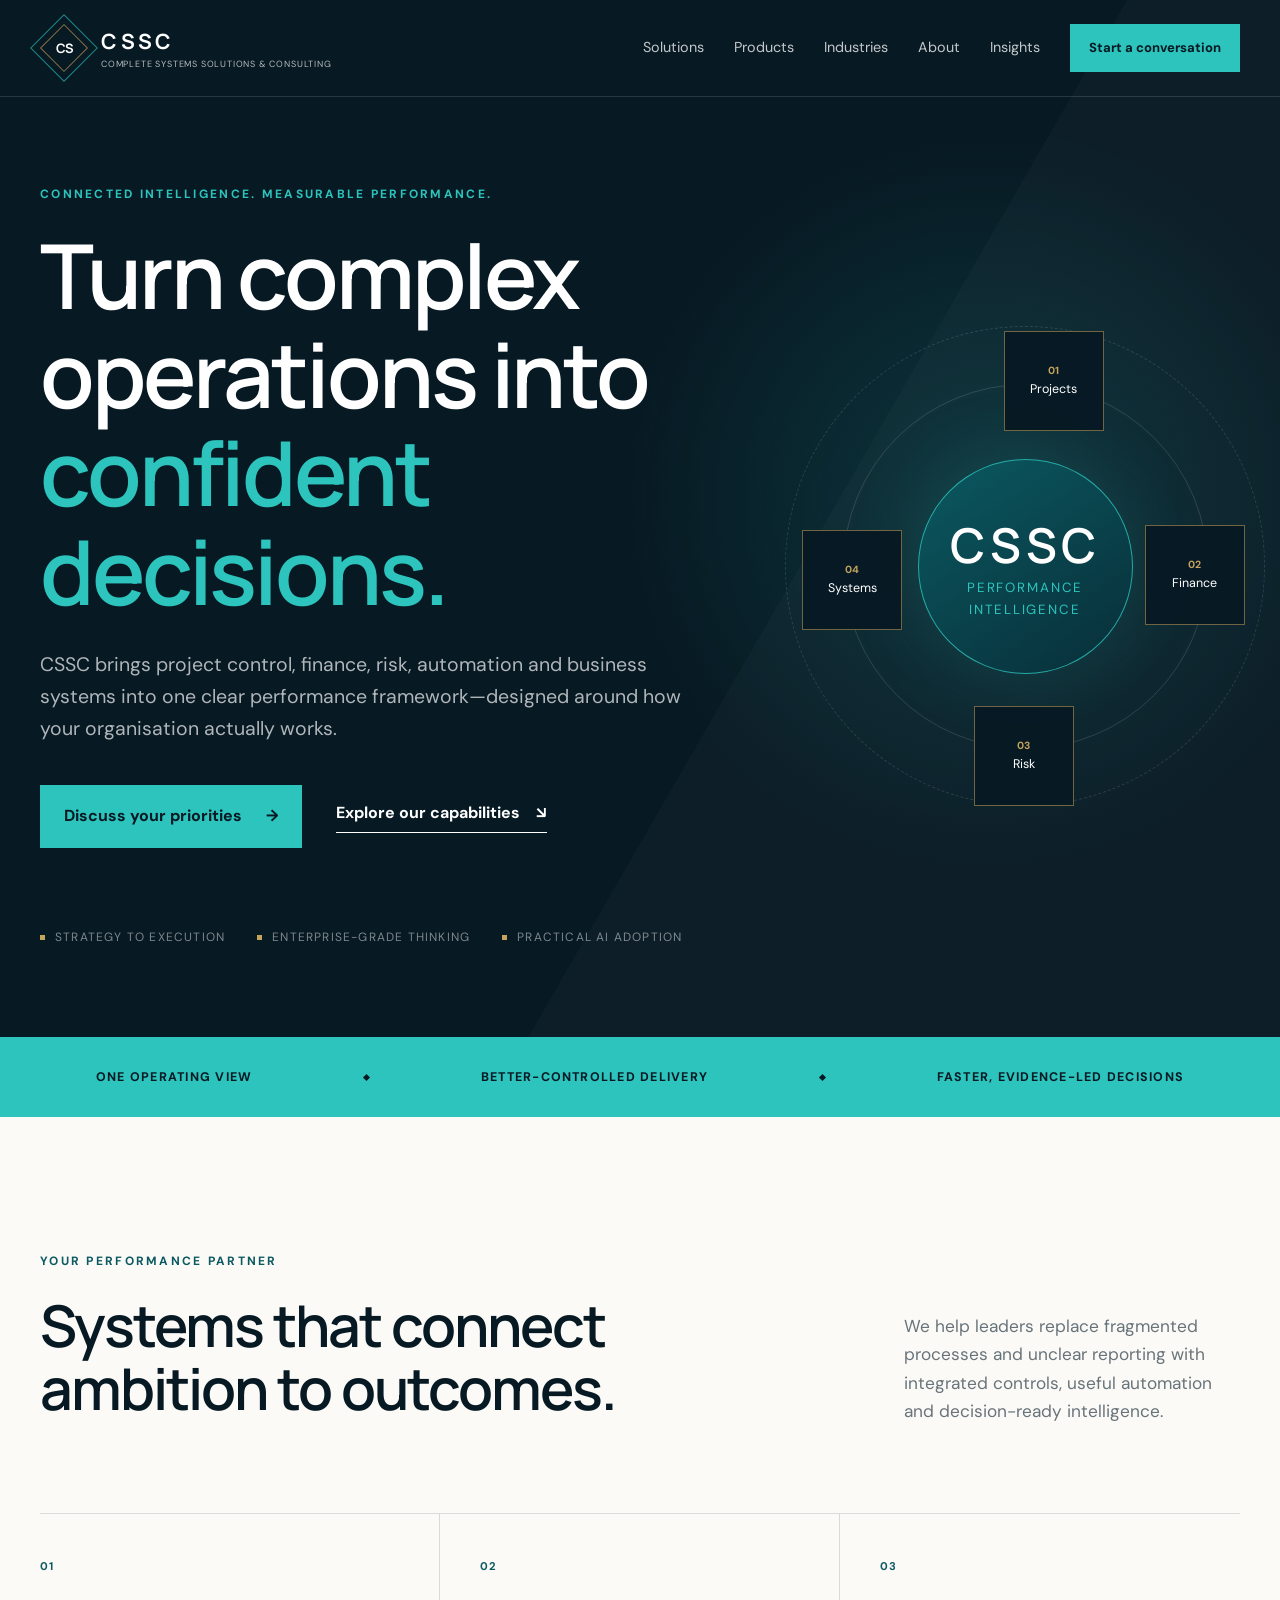
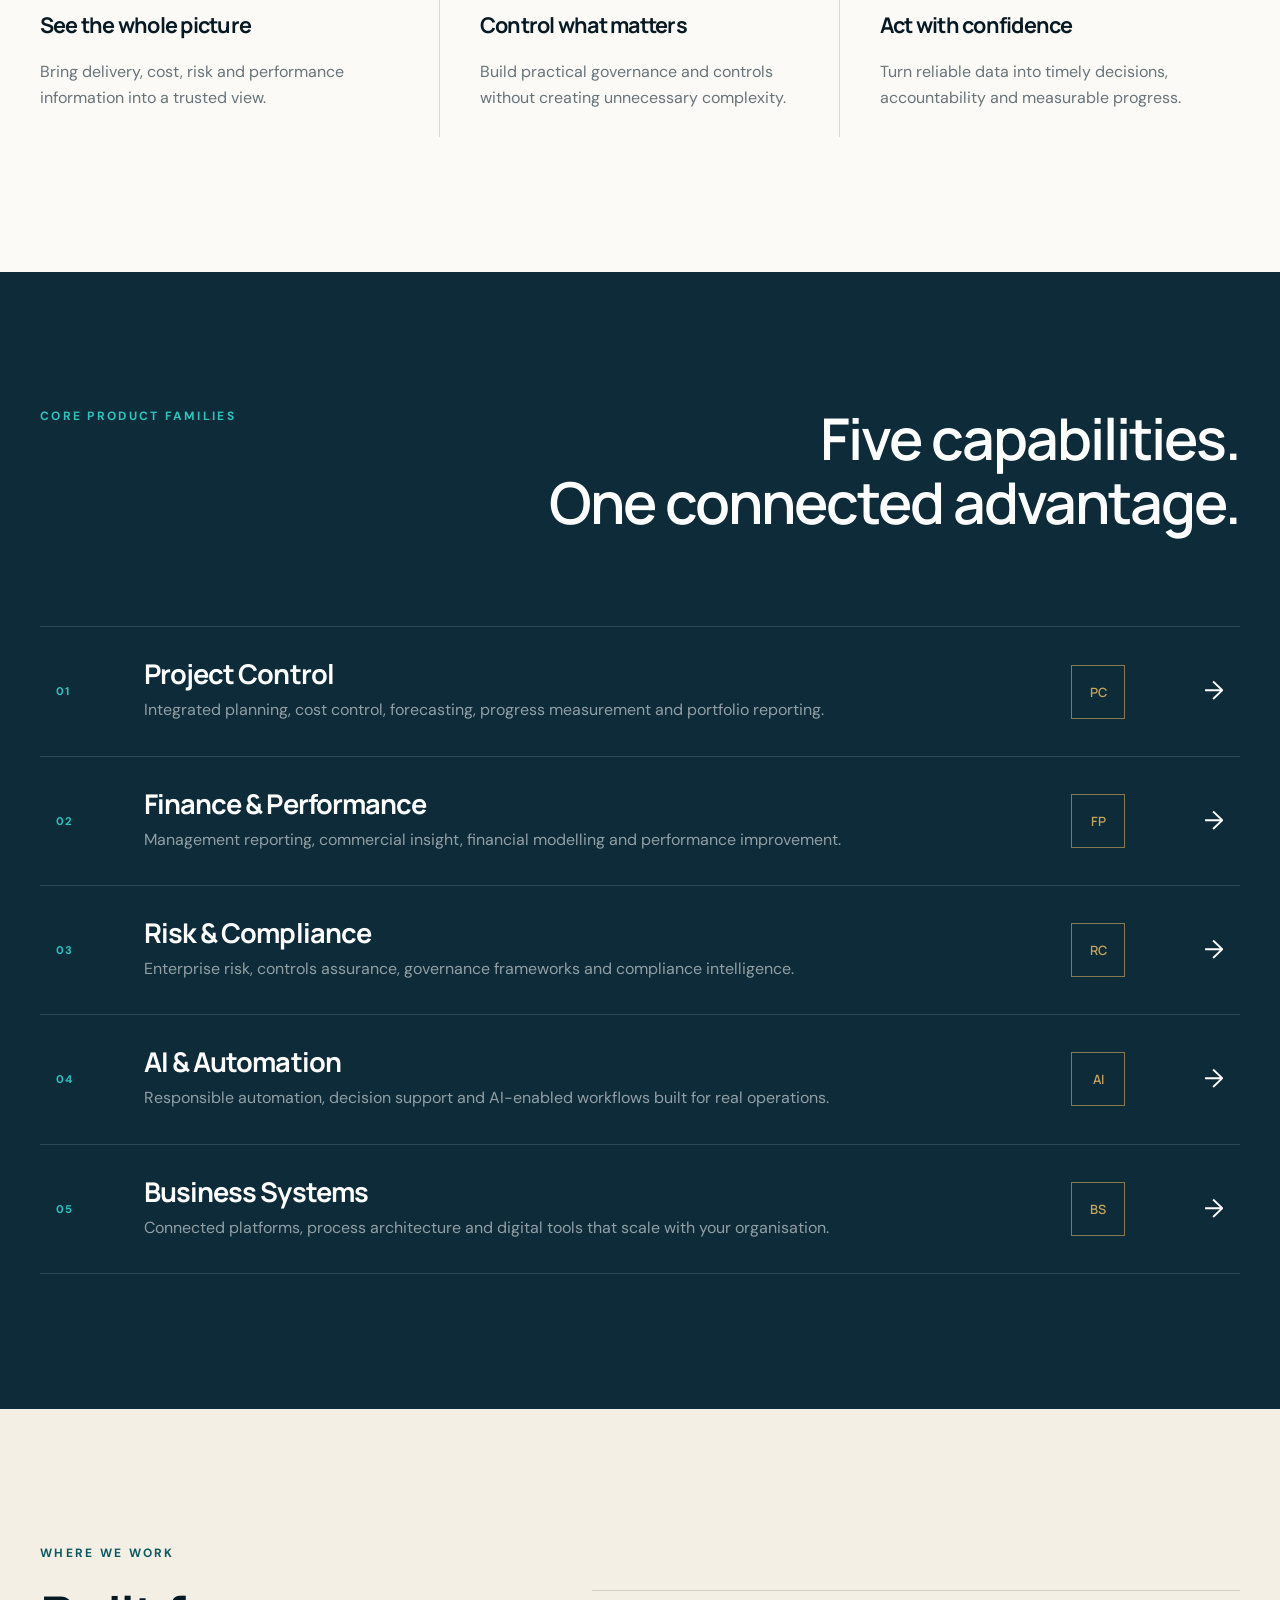
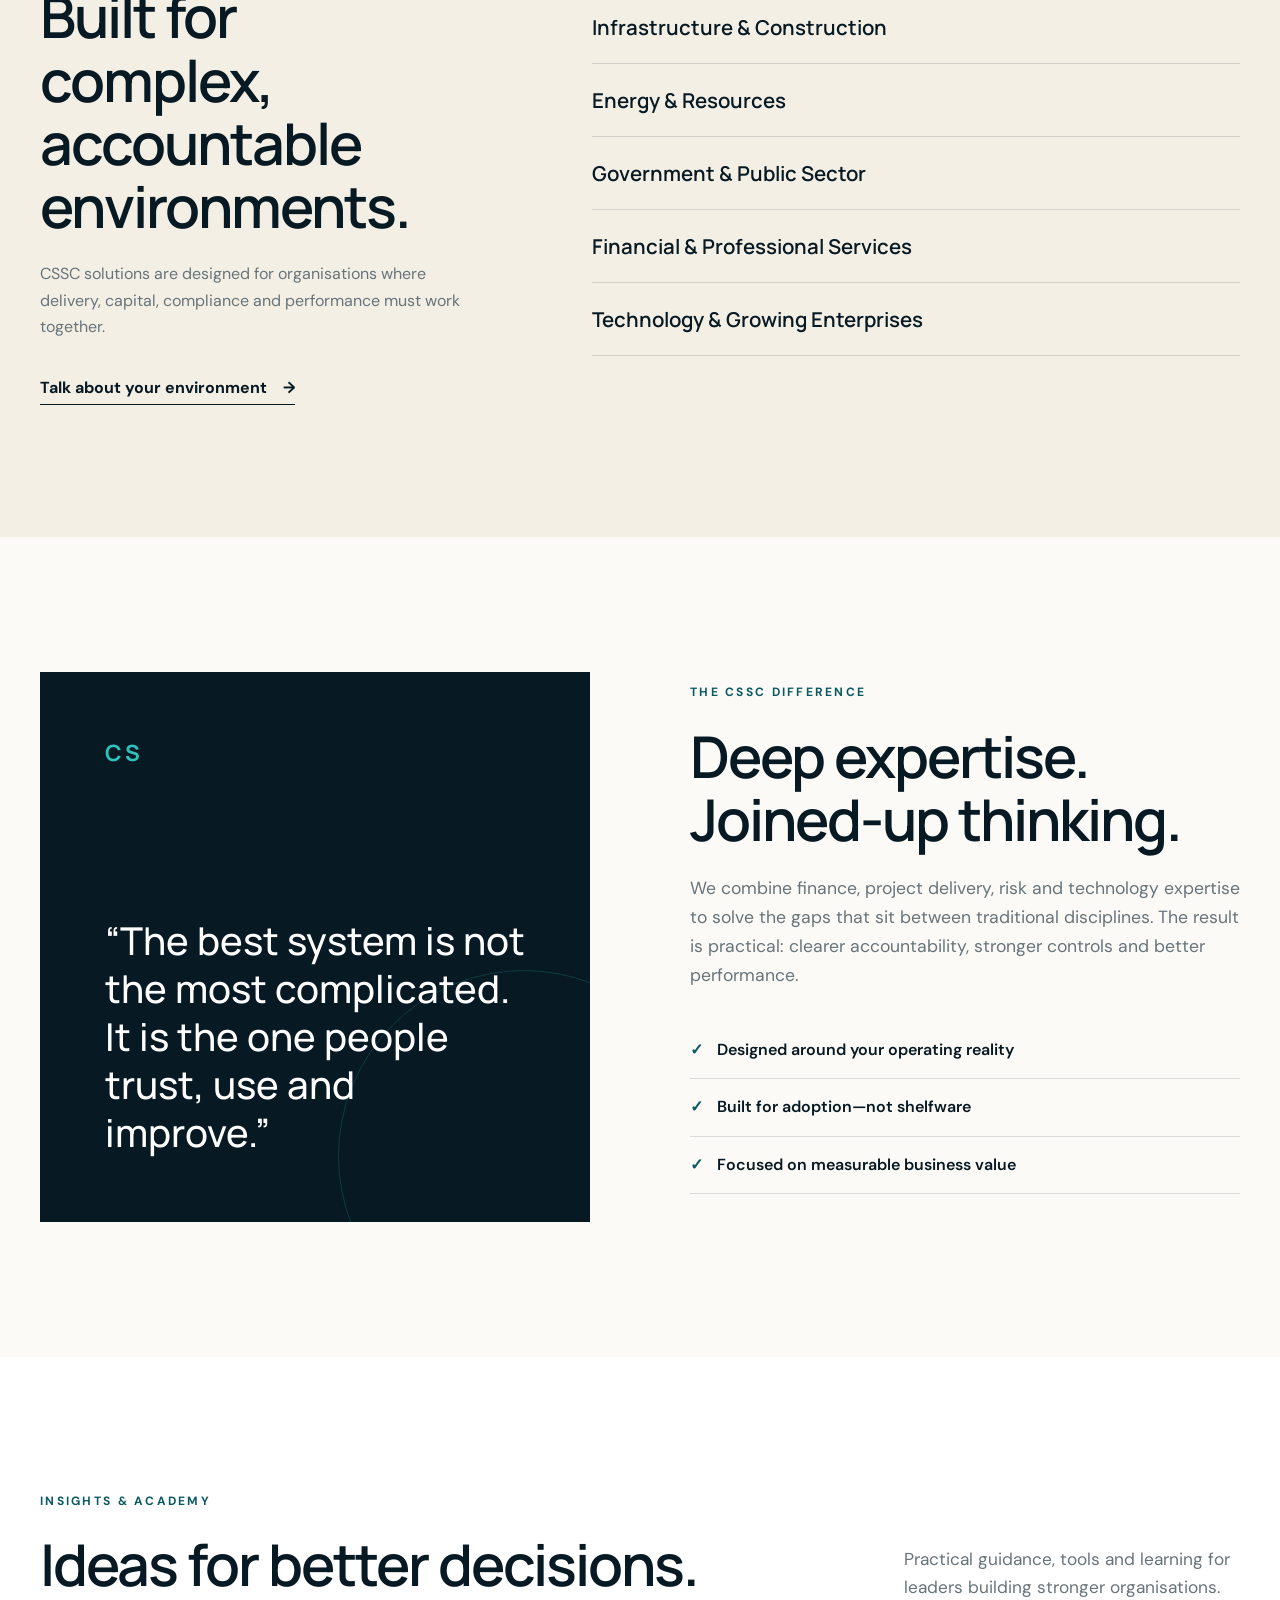
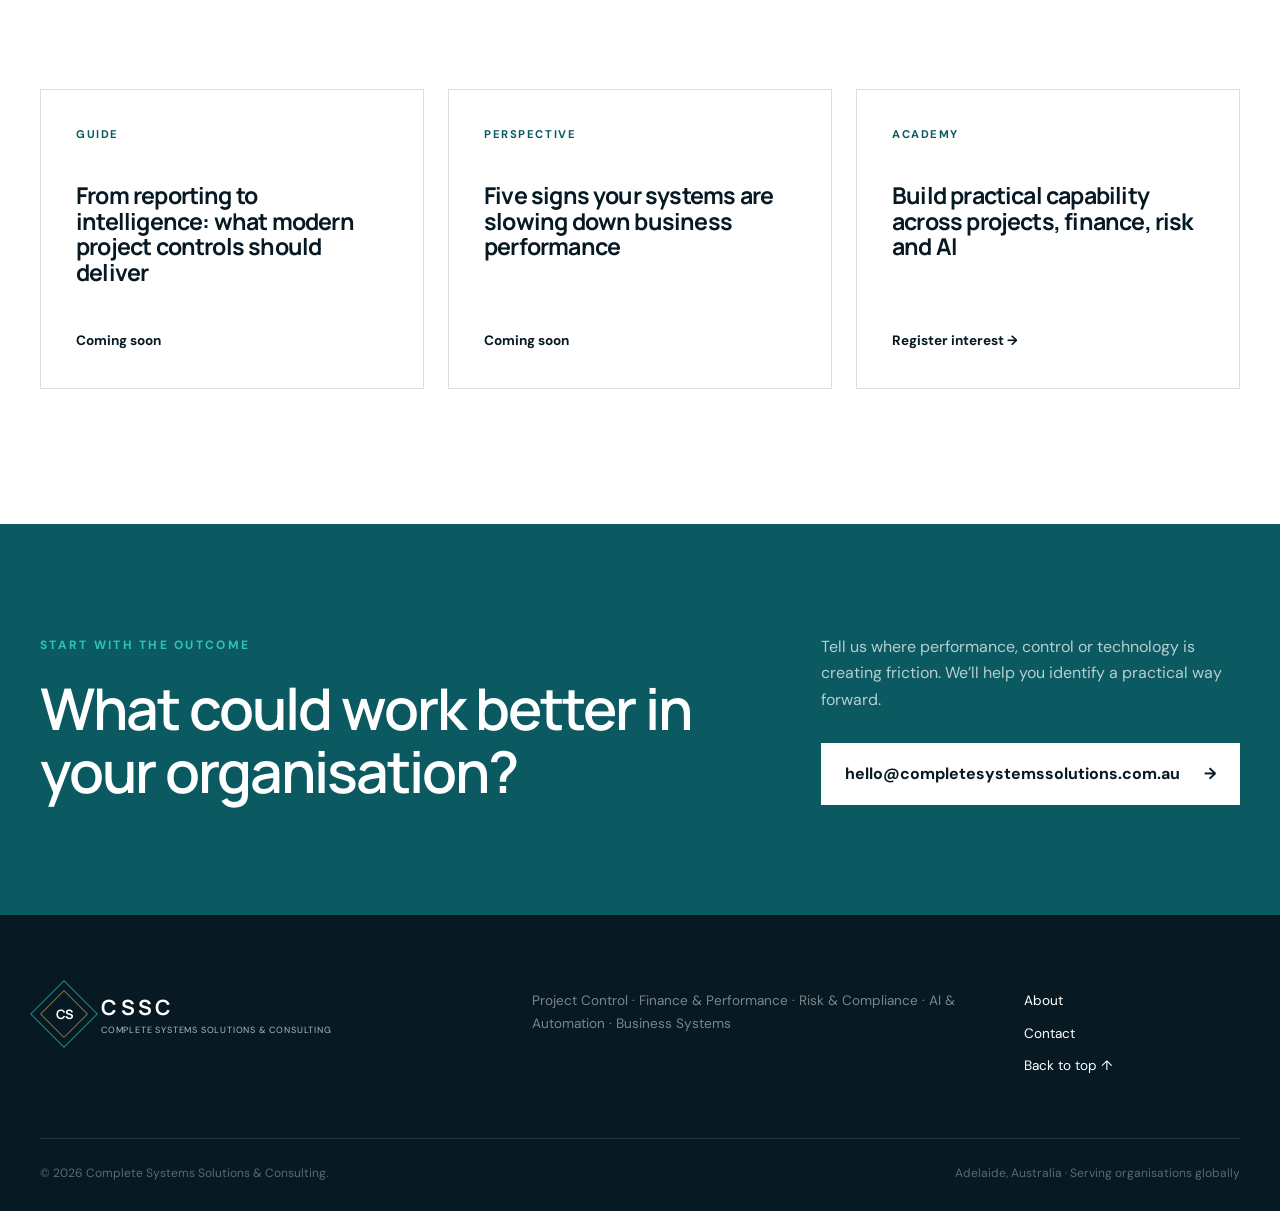
==== index.html @ 1649a5e8 "Build CSSC website foundation and homepage" ====
<!doctype html>
<html lang="en-AU">
<head>
  <meta charset="utf-8">
  <meta name="viewport" content="width=device-width, initial-scale=1">
  <meta name="theme-color" content="#071923">
  <meta name="description" content="Complete Systems Solutions & Consulting helps organisations connect project control, finance, risk, AI and business systems for clearer decisions and stronger performance.">
  <title>Complete Systems Solutions & Consulting | Intelligence for Better Performance</title>
  <link rel="icon" type="image/svg+xml" href="assets/favicon.svg">
  <link rel="preconnect" href="https://fonts.googleapis.com">
  <link rel="preconnect" href="https://fonts.gstatic.com" crossorigin>
  <link href="https://fonts.googleapis.com/css2?family=DM+Sans:wght@400;500;600;700&family=Manrope:wght@500;600;700&display=swap" rel="stylesheet">
  <link rel="stylesheet" href="styles.css">
</head>
<body>
  <a class="skip-link" href="#main">Skip to content</a>
  <header class="site-header" id="top">
    <div class="container nav-wrap">
      <a class="brand" href="#top" aria-label="CSSC home"><span class="brand-mark" aria-hidden="true"><i></i><b>CS</b></span><span class="brand-copy"><strong>CSSC</strong><small>Complete Systems Solutions &amp; Consulting</small></span></a>
      <button class="menu-toggle" type="button" aria-expanded="false" aria-controls="primary-nav"><span></span><span></span><span></span><span class="sr-only">Open menu</span></button>
      <nav class="primary-nav" id="primary-nav" aria-label="Primary navigation"><a href="#solutions">Solutions</a><a href="#products">Products</a><a href="#industries">Industries</a><a href="#about">About</a><a href="#insights">Insights</a><a class="button button-small" href="#contact">Start a conversation</a></nav>
    </div>
  </header>
  <main id="main">
    <section class="hero"><div class="hero-grid container">
      <div class="hero-copy reveal"><p class="eyebrow">Connected intelligence. Measurable performance.</p><h1>Turn complex operations into <em>confident decisions.</em></h1><p class="hero-lead">CSSC brings project control, finance, risk, automation and business systems into one clear performance framework—designed around how your organisation actually works.</p><div class="hero-actions"><a class="button" href="#contact">Discuss your priorities <span>→</span></a><a class="text-link" href="#products">Explore our capabilities <span>↘</span></a></div><div class="trust-row" aria-label="Key strengths"><span>Strategy to execution</span><span>Enterprise-grade thinking</span><span>Practical AI adoption</span></div></div>
      <div class="hero-visual reveal" aria-label="CSSC connected performance model"><div class="orbital orbital-one"></div><div class="orbital orbital-two"></div><div class="core"><span>CSSC</span><small>Performance<br>intelligence</small></div><div class="satellite sat-one"><b>01</b><span>Projects</span></div><div class="satellite sat-two"><b>02</b><span>Finance</span></div><div class="satellite sat-three"><b>03</b><span>Risk</span></div><div class="satellite sat-four"><b>04</b><span>Systems</span></div></div>
    </div></section>
    <section class="signal-strip" aria-label="CSSC value proposition"><div class="container"><p>One operating view</p><span></span><p>Better-controlled delivery</p><span></span><p>Faster, evidence-led decisions</p></div></section>
    <section class="section" id="solutions"><div class="container"><div class="section-heading reveal"><div><p class="eyebrow">Your performance partner</p><h2>Systems that connect ambition to outcomes.</h2></div><p>We help leaders replace fragmented processes and unclear reporting with integrated controls, useful automation and decision-ready intelligence.</p></div><div class="outcome-grid"><article class="outcome-card reveal"><span>01</span><h3>See the whole picture</h3><p>Bring delivery, cost, risk and performance information into a trusted view.</p></article><article class="outcome-card reveal"><span>02</span><h3>Control what matters</h3><p>Build practical governance and controls without creating unnecessary complexity.</p></article><article class="outcome-card reveal"><span>03</span><h3>Act with confidence</h3><p>Turn reliable data into timely decisions, accountability and measurable progress.</p></article></div></div></section>
    <section class="section products-section" id="products"><div class="container"><div class="section-kicker reveal"><p class="eyebrow">Core product families</p><h2>Five capabilities.<br>One connected advantage.</h2></div><div class="product-list">
      <article class="product-card reveal"><div class="product-number">01</div><div><h3>Project Control</h3><p>Integrated planning, cost control, forecasting, progress measurement and portfolio reporting.</p></div><span class="product-icon">PC</span><a href="#contact" aria-label="Discuss Project Control">→</a></article>
      <article class="product-card reveal"><div class="product-number">02</div><div><h3>Finance &amp; Performance</h3><p>Management reporting, commercial insight, financial modelling and performance improvement.</p></div><span class="product-icon">FP</span><a href="#contact" aria-label="Discuss Finance and Performance">→</a></article>
      <article class="product-card reveal"><div class="product-number">03</div><div><h3>Risk &amp; Compliance</h3><p>Enterprise risk, controls assurance, governance frameworks and compliance intelligence.</p></div><span class="product-icon">RC</span><a href="#contact" aria-label="Discuss Risk and Compliance">→</a></article>
      <article class="product-card reveal"><div class="product-number">04</div><div><h3>AI &amp; Automation</h3><p>Responsible automation, decision support and AI-enabled workflows built for real operations.</p></div><span class="product-icon">AI</span><a href="#contact" aria-label="Discuss AI and Automation">→</a></article>
      <article class="product-card reveal"><div class="product-number">05</div><div><h3>Business Systems</h3><p>Connected platforms, process architecture and digital tools that scale with your organisation.</p></div><span class="product-icon">BS</span><a href="#contact" aria-label="Discuss Business Systems">→</a></article>
    </div></div></section>
    <section class="section industries" id="industries"><div class="container industries-grid"><div class="reveal"><p class="eyebrow">Where we work</p><h2>Built for complex, accountable environments.</h2><p>CSSC solutions are designed for organisations where delivery, capital, compliance and performance must work together.</p><a class="text-link" href="#contact">Talk about your environment <span>→</span></a></div><div class="industry-list reveal"><span>Infrastructure &amp; Construction</span><span>Energy &amp; Resources</span><span>Government &amp; Public Sector</span><span>Financial &amp; Professional Services</span><span>Technology &amp; Growing Enterprises</span></div></div></section>
    <section class="section about" id="about"><div class="container about-grid"><div class="about-panel reveal"><span class="mini-mark">CS</span><blockquote>“The best system is not the most complicated. It is the one people trust, use and improve.”</blockquote></div><div class="reveal"><p class="eyebrow">The CSSC difference</p><h2>Deep expertise.<br>Joined-up thinking.</h2><p>We combine finance, project delivery, risk and technology expertise to solve the gaps that sit between traditional disciplines. The result is practical: clearer accountability, stronger controls and better performance.</p><ul class="check-list"><li>Designed around your operating reality</li><li>Built for adoption—not shelfware</li><li>Focused on measurable business value</li></ul></div></div></section>
    <section class="section insights" id="insights"><div class="container"><div class="section-heading reveal"><div><p class="eyebrow">Insights &amp; Academy</p><h2>Ideas for better decisions.</h2></div><p>Practical guidance, tools and learning for leaders building stronger organisations.</p></div><div class="insight-grid"><article class="insight-card reveal"><span>Guide</span><h3>From reporting to intelligence: what modern project controls should deliver</h3><a href="#contact">Coming soon</a></article><article class="insight-card reveal"><span>Perspective</span><h3>Five signs your systems are slowing down business performance</h3><a href="#contact">Coming soon</a></article><article class="insight-card reveal"><span>Academy</span><h3>Build practical capability across projects, finance, risk and AI</h3><a href="#contact">Register interest →</a></article></div></div></section>
    <section class="contact" id="contact"><div class="container contact-grid reveal"><div><p class="eyebrow">Start with the outcome</p><h2>What could work better in your organisation?</h2></div><div><p>Tell us where performance, control or technology is creating friction. We’ll help you identify a practical way forward.</p><a class="button button-light" href="mailto:hello@completesystemssolutions.com.au">hello@completesystemssolutions.com.au <span>→</span></a></div></div></section>
  </main>
  <footer><div class="container footer-grid"><a class="brand footer-brand" href="#top"><span class="brand-mark" aria-hidden="true"><i></i><b>CS</b></span><span class="brand-copy"><strong>CSSC</strong><small>Complete Systems Solutions &amp; Consulting</small></span></a><p>Project Control · Finance &amp; Performance · Risk &amp; Compliance · AI &amp; Automation · Business Systems</p><div><a href="#about">About</a><a href="#contact">Contact</a><a href="#top">Back to top ↑</a></div></div><div class="container footer-bottom"><span>© <span id="year"></span> Complete Systems Solutions &amp; Consulting.</span><span>Adelaide, Australia · Serving organisations globally</span></div></footer>
  <script src="script.js"></script>
</body></html>
---- styles.css ----
:root{--ink:#071923;--ink-2:#0d2b38;--teal:#0b5961;--aqua:#2cc4bd;--gold:#c6a45c;--sand:#f3efe5;--paper:#fbfaf7;--muted:#68747a;--line:rgba(7,25,35,.14);--max:1200px}*{box-sizing:border-box}html{scroll-behavior:smooth}body{margin:0;background:var(--paper);color:var(--ink);font-family:"DM Sans",sans-serif;line-height:1.65}body.menu-open{overflow:hidden}a{color:inherit;text-decoration:none}h1,h2,h3,p{margin-top:0}h1,h2,h3{font-family:"Manrope",sans-serif;line-height:1.1;letter-spacing:-.035em}h1{font-size:clamp(3.25rem,7vw,6.7rem);font-weight:600;margin-bottom:1.75rem;max-width:900px}h1 em{font-style:normal;color:var(--aqua)}h2{font-size:clamp(2.35rem,4.5vw,4.4rem);font-weight:600;margin-bottom:1.4rem}h3{font-size:1.35rem}.container{width:min(calc(100% - 48px),var(--max));margin-inline:auto}.skip-link{position:fixed;left:1rem;top:-4rem;background:#fff;padding:.8rem 1rem;z-index:100}.skip-link:focus{top:1rem}.sr-only{position:absolute;width:1px;height:1px;padding:0;margin:-1px;overflow:hidden;clip:rect(0,0,0,0);white-space:nowrap;border:0}.site-header{position:absolute;z-index:20;width:100%;color:#fff;border-bottom:1px solid rgba(255,255,255,.13)}.site-header.scrolled{position:fixed;background:rgba(7,25,35,.94);backdrop-filter:blur(16px);animation:slideDown .35s ease}.nav-wrap{height:96px;display:flex;align-items:center;justify-content:space-between}.brand{display:flex;align-items:center;gap:13px}.brand-mark{position:relative;width:48px;height:48px;border:1px solid rgba(44,196,189,.65);display:grid;place-items:center;transform:rotate(45deg)}.brand-mark i{position:absolute;inset:6px;border:1px solid rgba(198,164,92,.65)}.brand-mark b{font:700 13px "Manrope";letter-spacing:-1px;transform:rotate(-45deg)}.brand-copy{display:flex;flex-direction:column;line-height:1.1}.brand-copy strong{font:700 21px "Manrope";letter-spacing:.14em}.brand-copy small{font-size:9px;text-transform:uppercase;letter-spacing:.09em;opacity:.7;margin-top:5px}.primary-nav{display:flex;align-items:center;gap:30px;font-size:.9rem}.primary-nav>a:not(.button){opacity:.76;transition:.2s}.primary-nav>a:hover{opacity:1}.button{display:inline-flex;align-items:center;justify-content:center;gap:24px;background:var(--aqua);color:var(--ink);font-weight:700;padding:17px 23px;border:1px solid var(--aqua);transition:.25s}.button:hover{background:#fff;border-color:#fff;transform:translateY(-2px)}.button-small{padding:12px 18px;font-size:.82rem}.menu-toggle{display:none;background:none;border:0;padding:10px}.menu-toggle span:not(.sr-only){display:block;width:25px;height:1px;background:white;margin:6px}.hero{min-height:880px;background:var(--ink);color:white;overflow:hidden;position:relative;padding:185px 0 90px}.hero:before{content:"";position:absolute;inset:0;background:radial-gradient(circle at 77% 48%,rgba(28,136,135,.25),transparent 33%),linear-gradient(120deg,transparent 60%,rgba(255,255,255,.025) 60%)}.hero-grid{position:relative;display:grid;grid-template-columns:1.35fr .8fr;align-items:center;gap:45px}.eyebrow{text-transform:uppercase;letter-spacing:.19em;font-weight:700;font-size:.75rem;color:var(--teal);margin-bottom:1.35rem}.hero .eyebrow,.contact .eyebrow{color:var(--aqua)}.hero-lead{max-width:670px;color:rgba(255,255,255,.68);font-size:1.22rem}.hero-actions{display:flex;align-items:center;gap:34px;margin-top:2.5rem}.text-link{font-weight:700;border-bottom:1px solid currentColor;padding-bottom:6px}.text-link span{margin-left:12px}.trust-row{display:flex;gap:32px;margin-top:80px;color:rgba(255,255,255,.48);font-size:.75rem;text-transform:uppercase;letter-spacing:.1em}.trust-row span{display:flex;align-items:center;gap:10px}.trust-row span:before{content:"";width:5px;height:5px;background:var(--gold)}.hero-visual{height:520px;position:relative;display:grid;place-items:center}.orbital{position:absolute;border:1px solid rgba(255,255,255,.13);border-radius:50%}.orbital-one{width:365px;height:365px}.orbital-two{width:480px;height:480px;border-style:dashed;animation:spin 40s linear infinite}.core{width:215px;height:215px;background:linear-gradient(145deg,var(--teal),#082e38);border:1px solid rgba(44,196,189,.8);border-radius:50%;display:flex;flex-direction:column;align-items:center;justify-content:center;box-shadow:0 0 80px rgba(44,196,189,.15)}.core span{font:600 3rem "Manrope";letter-spacing:.08em}.core small{text-align:center;text-transform:uppercase;letter-spacing:.14em;color:var(--aqua)}.satellite{position:absolute;width:100px;height:100px;background:rgba(7,25,35,.95);border:1px solid rgba(198,164,92,.55);display:flex;flex-direction:column;justify-content:center;align-items:center}.satellite b{color:var(--gold);font-size:.65rem}.satellite span{font-size:.78rem}.sat-one{top:25px;left:45%}.sat-two{right:-5px;top:42%}.sat-three{bottom:20px;left:38%}.sat-four{left:-8px;top:43%}.signal-strip{background:var(--aqua);color:var(--ink)}.signal-strip .container{min-height:80px;display:flex;align-items:center;justify-content:space-around}.signal-strip p{margin:0;font-weight:700;text-transform:uppercase;letter-spacing:.1em;font-size:.78rem}.signal-strip span{width:5px;height:5px;background:var(--ink);transform:rotate(45deg)}.section{padding:135px 0}.section-heading{display:grid;grid-template-columns:1.4fr .6fr;gap:80px;align-items:end;margin-bottom:70px}.section-heading>p{color:var(--muted);font-size:1.08rem}.outcome-grid{display:grid;grid-template-columns:repeat(3,1fr);border-top:1px solid var(--line)}.outcome-card{padding:38px 40px 10px 0;border-right:1px solid var(--line);min-height:220px}.outcome-card+article{padding-left:40px}.outcome-card:last-child{border-right:0}.outcome-card>span,.product-number{font-size:.7rem;color:var(--teal);font-weight:700;letter-spacing:.1em}.outcome-card h3{margin-top:35px}.outcome-card p{color:var(--muted)}.products-section{background:var(--ink-2);color:#fff}.section-kicker{display:flex;justify-content:space-between;align-items:start;margin-bottom:70px}.section-kicker h2{text-align:right}.products-section .eyebrow{color:var(--aqua)}.product-list{border-top:1px solid rgba(255,255,255,.14)}.product-card{display:grid;grid-template-columns:60px 1fr 70px 55px;gap:28px;align-items:center;padding:32px 16px;border-bottom:1px solid rgba(255,255,255,.14);transition:.25s}.product-card:hover{background:rgba(255,255,255,.04);padding-inline:28px}.product-card h3{font-size:1.7rem;margin:0 0 8px}.product-card p{margin:0;color:rgba(255,255,255,.55);max-width:700px}.product-number{color:var(--aqua)}.product-icon{width:54px;height:54px;border:1px solid rgba(198,164,92,.65);display:grid;place-items:center;font:600 .8rem "Manrope";color:var(--gold)}.product-card>a{font-size:1.6rem;text-align:right}.industries{background:var(--sand)}.industries-grid{display:grid;grid-template-columns:.8fr 1.2fr;gap:120px;align-items:center}.industries-grid>div:first-child>p:not(.eyebrow){color:var(--muted);margin-bottom:35px}.industry-list{border-top:1px solid var(--line)}.industry-list span{display:block;padding:22px 0;border-bottom:1px solid var(--line);font:600 1.28rem "Manrope"}.about-grid{display:grid;grid-template-columns:1fr 1fr;gap:100px;align-items:center}.about-panel{min-height:550px;background:var(--ink);color:#fff;padding:65px;display:flex;flex-direction:column;justify-content:space-between;position:relative;overflow:hidden}.about-panel:after{content:"";position:absolute;width:370px;height:370px;border:1px solid rgba(44,196,189,.2);border-radius:50%;right:-120px;bottom:-120px}.mini-mark{font:700 1.4rem "Manrope";color:var(--aqua);letter-spacing:.1em}.about-panel blockquote{font:500 clamp(1.65rem,3vw,2.6rem) "Manrope";line-height:1.25;margin:0;position:relative;z-index:1}.about-grid>div:last-child>p:not(.eyebrow){color:var(--muted);font-size:1.1rem}.check-list{padding:0;list-style:none;margin-top:32px}.check-list li{padding:15px 0;border-bottom:1px solid var(--line);font-weight:600}.check-list li:before{content:"✓";color:var(--teal);margin-right:14px}.insights{background:#fff}.insight-grid{display:grid;grid-template-columns:repeat(3,1fr);gap:24px}.insight-card{border:1px solid var(--line);padding:35px;min-height:300px;display:flex;flex-direction:column}.insight-card>span{color:var(--teal);font-size:.7rem;text-transform:uppercase;font-weight:700;letter-spacing:.14em}.insight-card h3{margin:40px 0 30px;font-size:1.45rem}.insight-card a{margin-top:auto;font-weight:700;font-size:.85rem}.contact{background:var(--teal);color:white;padding:110px 0}.contact-grid{display:grid;grid-template-columns:1.3fr .7fr;gap:100px;align-items:center}.contact h2{margin-bottom:0}.contact-grid>div:last-child>p{color:rgba(255,255,255,.7);margin-bottom:30px}.button-light{background:#fff;border-color:#fff}.button-light:hover{background:var(--aqua);border-color:var(--aqua)}footer{background:var(--ink);color:white;padding:75px 0 28px}.footer-grid{display:grid;grid-template-columns:1fr 1fr .5fr;gap:60px;align-items:start}.footer-grid>p{color:rgba(255,255,255,.47);font-size:.85rem}.footer-grid>div{display:flex;flex-direction:column;gap:10px;font-size:.85rem}.footer-bottom{border-top:1px solid rgba(255,255,255,.12);margin-top:60px;padding-top:25px;display:flex;justify-content:space-between;color:rgba(255,255,255,.35);font-size:.75rem}.reveal{opacity:0;transform:translateY(24px);transition:opacity .7s ease,transform .7s ease}.reveal.visible{opacity:1;transform:none}@keyframes spin{to{transform:rotate(360deg)}}@keyframes slideDown{from{transform:translateY(-100%)}to{transform:none}}
@media(max-width:900px){.container{width:min(calc(100% - 36px),var(--max))}.nav-wrap{height:80px}.menu-toggle{display:block;z-index:2}.primary-nav{position:fixed;inset:0;background:var(--ink);display:flex;flex-direction:column;align-items:start;justify-content:center;padding:40px;gap:22px;font-size:1.5rem;transform:translateX(100%);transition:.3s}.primary-nav.open{transform:none}.brand-copy small{display:none}.hero{padding-top:145px;min-height:auto}.hero-grid,.section-heading,.industries-grid,.about-grid,.contact-grid{grid-template-columns:1fr}.hero-visual{height:470px;margin-top:30px}.trust-row{margin-top:55px;flex-wrap:wrap}.section{padding:90px 0}.section-heading{gap:10px}.section-kicker{display:block}.section-kicker h2{text-align:left}.outcome-grid,.insight-grid{grid-template-columns:1fr}.outcome-card,.outcome-card+article{border-right:0;padding:30px 0;border-bottom:1px solid var(--line);min-height:0}.industries-grid,.about-grid,.contact-grid{gap:55px}.about-panel{min-height:430px}.footer-grid{grid-template-columns:1fr 1fr}.footer-brand{grid-column:1/-1}}@media(max-width:600px){h1{font-size:3.15rem}.hero-actions{align-items:start;flex-direction:column}.hero-visual{transform:scale(.76);height:390px;margin-inline:-50px}.signal-strip .container{justify-content:center;gap:10px;flex-wrap:wrap;padding:18px}.signal-strip p{font-size:.62rem}.product-card{grid-template-columns:38px 1fr 35px;gap:12px}.product-card .product-icon{display:none}.product-card h3{font-size:1.3rem}.product-card p{font-size:.87rem}.section{padding:75px 0}.about-panel{padding:38px}.footer-grid{grid-template-columns:1fr}.footer-bottom{display:block}.footer-bottom span{display:block;margin:5px 0}}@media(prefers-reduced-motion:reduce){html{scroll-behavior:auto}*,*:before,*:after{animation-duration:.01ms!important;animation-iteration-count:1!important;transition-duration:.01ms!important}.reveal{opacity:1;transform:none}}
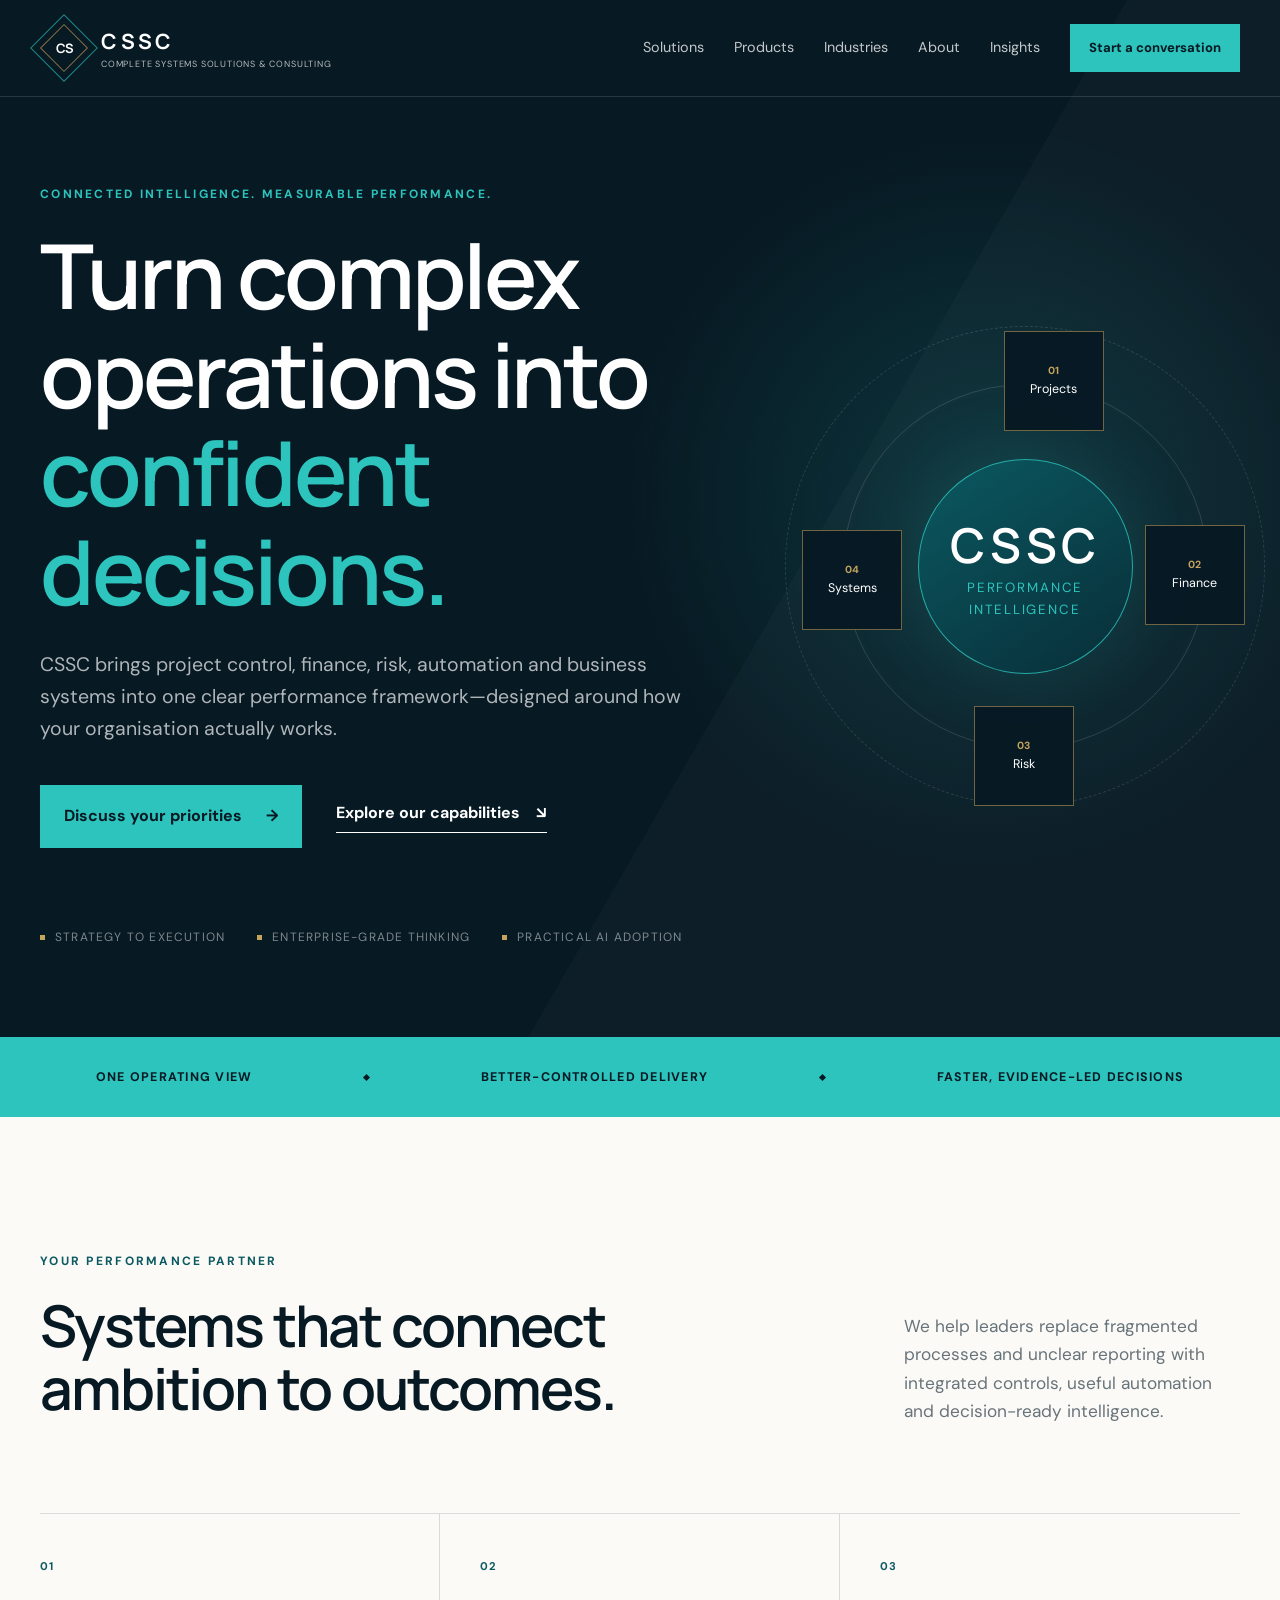
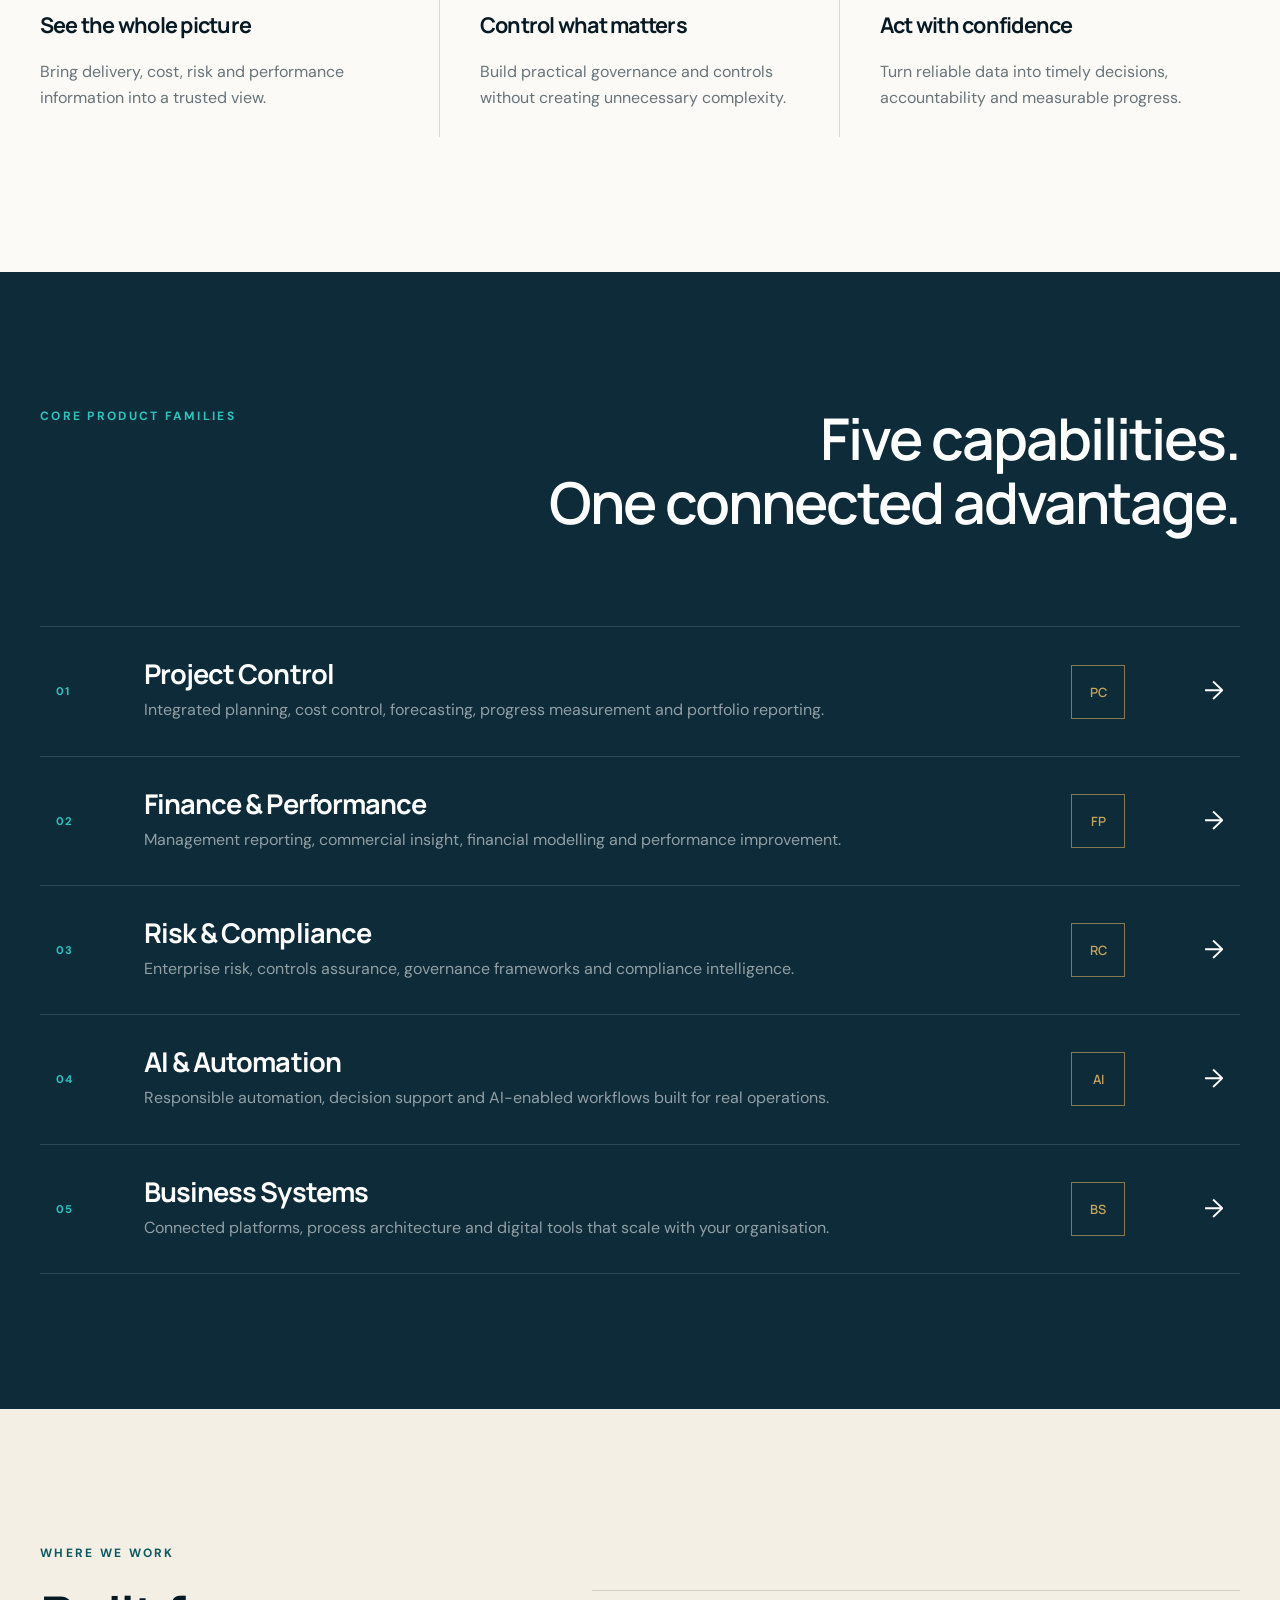
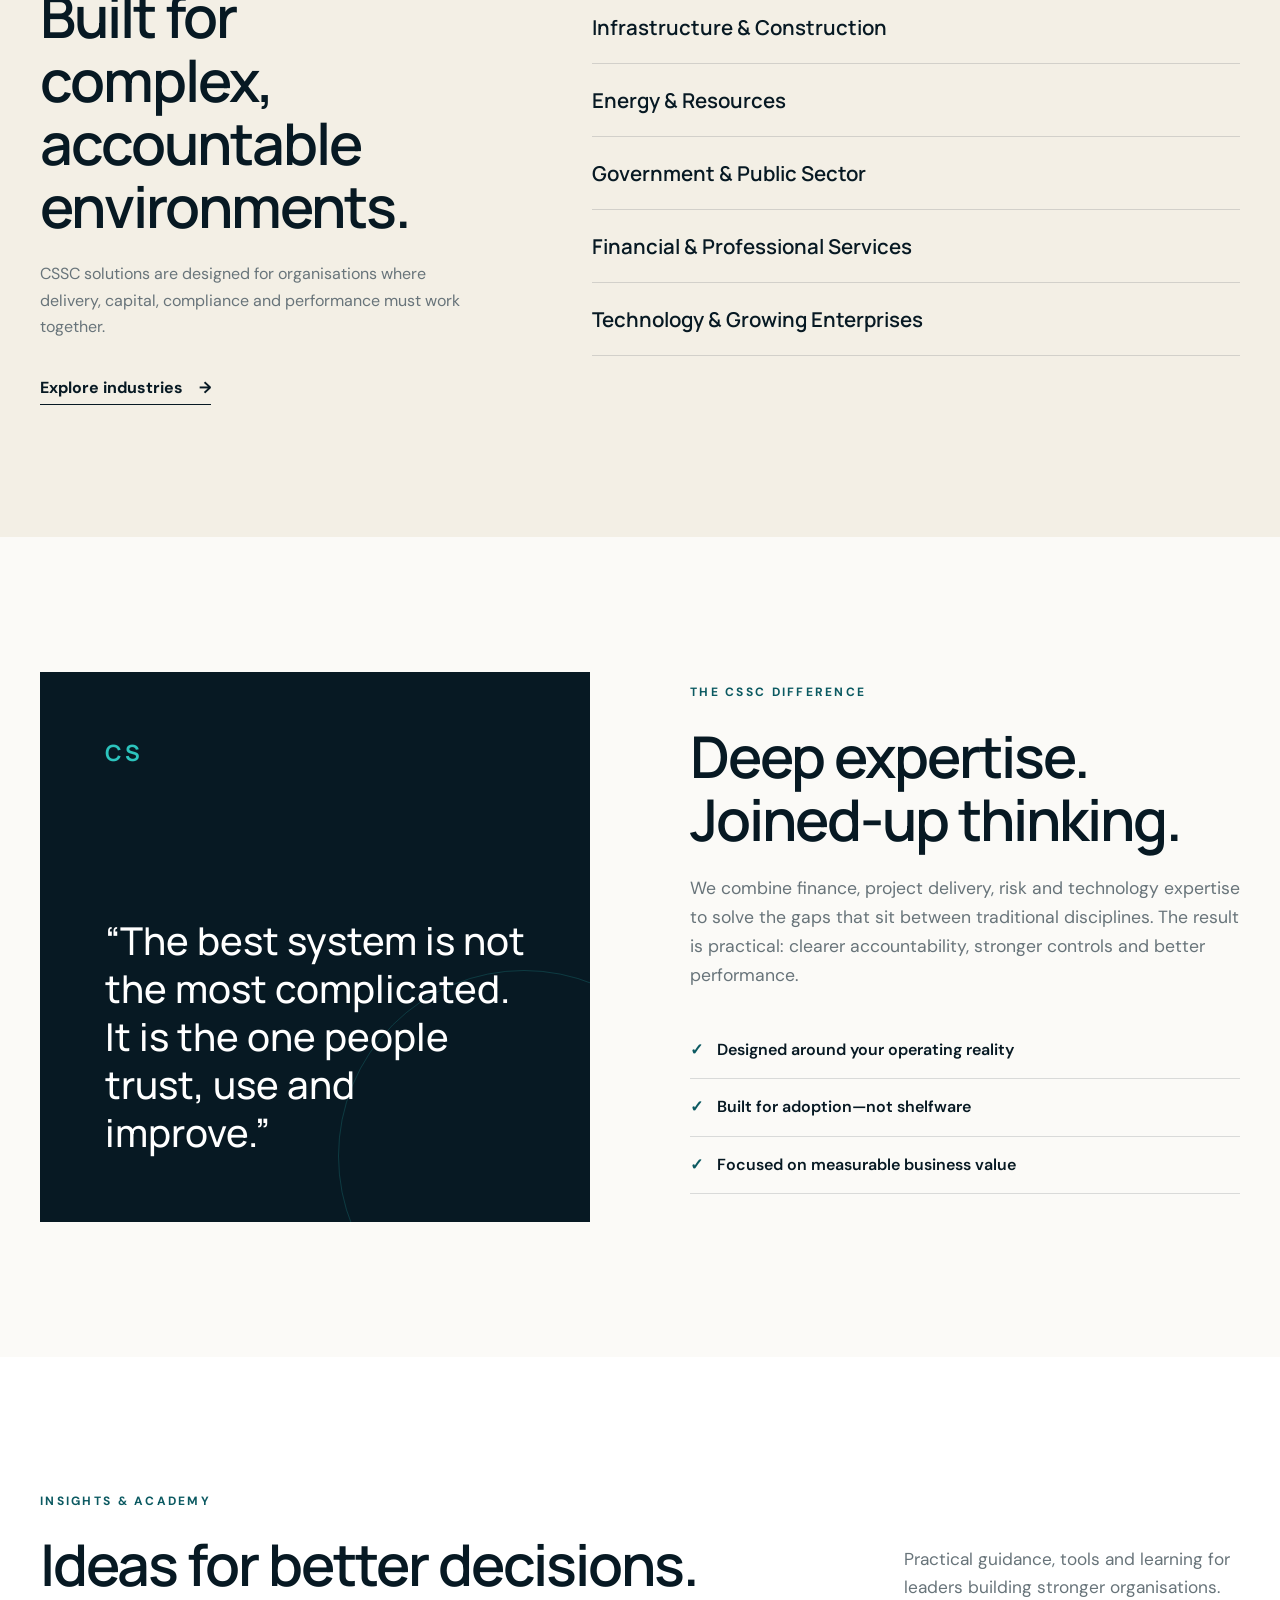
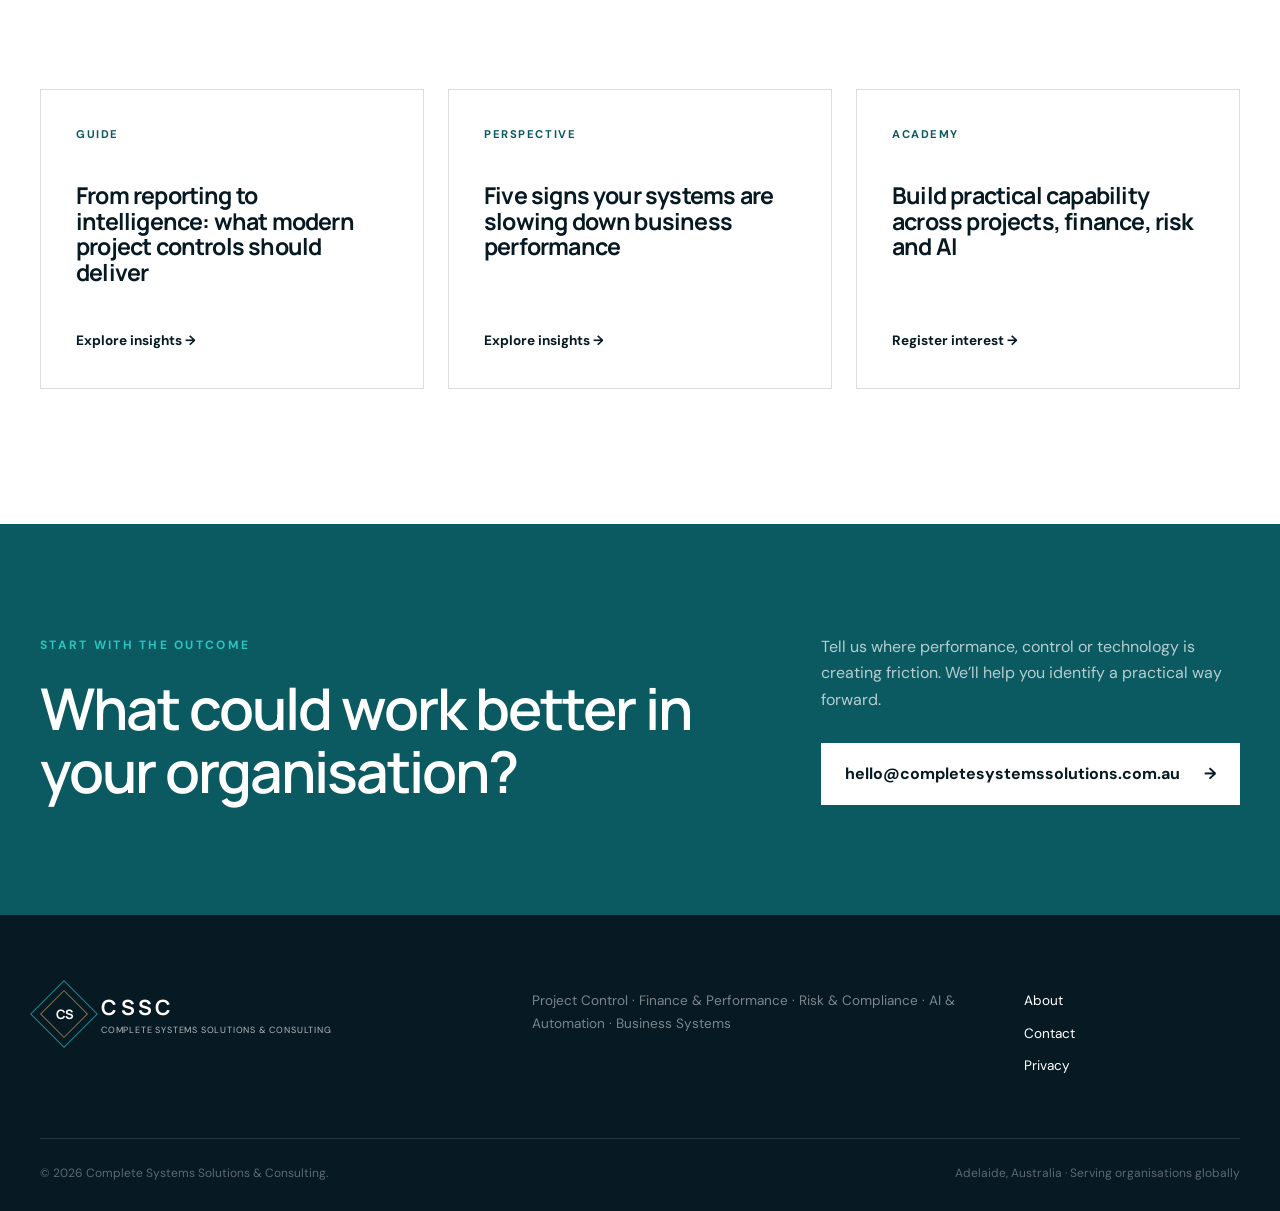
==== commit 8e1ba923: "Expand CSSC into a complete professional website" ====
--- a/index.html
+++ b/index.html
@@ -5,6 +5,7 @@
   <meta name="viewport" content="width=device-width, initial-scale=1">
   <meta name="theme-color" content="#071923">
   <meta name="description" content="Complete Systems Solutions & Consulting helps organisations connect project control, finance, risk, AI and business systems for clearer decisions and stronger performance.">
+  <link rel="canonical" href="https://completesystemssolutions.com.au/">
   <title>Complete Systems Solutions & Consulting | Intelligence for Better Performance</title>
   <link rel="icon" type="image/svg+xml" href="assets/favicon.svg">
   <link rel="preconnect" href="https://fonts.googleapis.com">
@@ -18,7 +19,7 @@
     <div class="container nav-wrap">
       <a class="brand" href="#top" aria-label="CSSC home"><span class="brand-mark" aria-hidden="true"><i></i><b>CS</b></span><span class="brand-copy"><strong>CSSC</strong><small>Complete Systems Solutions &amp; Consulting</small></span></a>
       <button class="menu-toggle" type="button" aria-expanded="false" aria-controls="primary-nav"><span></span><span></span><span></span><span class="sr-only">Open menu</span></button>
-      <nav class="primary-nav" id="primary-nav" aria-label="Primary navigation"><a href="#solutions">Solutions</a><a href="#products">Products</a><a href="#industries">Industries</a><a href="#about">About</a><a href="#insights">Insights</a><a class="button button-small" href="#contact">Start a conversation</a></nav>
+      <nav class="primary-nav" id="primary-nav" aria-label="Primary navigation"><a href="solutions.html">Solutions</a><a href="products.html">Products</a><a href="industries.html">Industries</a><a href="about.html">About</a><a href="insights.html">Insights</a><a class="button button-small" href="contact.html">Start a conversation</a></nav>
     </div>
   </header>
   <main id="main">
@@ -29,17 +30,17 @@
     <section class="signal-strip" aria-label="CSSC value proposition"><div class="container"><p>One operating view</p><span></span><p>Better-controlled delivery</p><span></span><p>Faster, evidence-led decisions</p></div></section>
     <section class="section" id="solutions"><div class="container"><div class="section-heading reveal"><div><p class="eyebrow">Your performance partner</p><h2>Systems that connect ambition to outcomes.</h2></div><p>We help leaders replace fragmented processes and unclear reporting with integrated controls, useful automation and decision-ready intelligence.</p></div><div class="outcome-grid"><article class="outcome-card reveal"><span>01</span><h3>See the whole picture</h3><p>Bring delivery, cost, risk and performance information into a trusted view.</p></article><article class="outcome-card reveal"><span>02</span><h3>Control what matters</h3><p>Build practical governance and controls without creating unnecessary complexity.</p></article><article class="outcome-card reveal"><span>03</span><h3>Act with confidence</h3><p>Turn reliable data into timely decisions, accountability and measurable progress.</p></article></div></div></section>
     <section class="section products-section" id="products"><div class="container"><div class="section-kicker reveal"><p class="eyebrow">Core product families</p><h2>Five capabilities.<br>One connected advantage.</h2></div><div class="product-list">
-      <article class="product-card reveal"><div class="product-number">01</div><div><h3>Project Control</h3><p>Integrated planning, cost control, forecasting, progress measurement and portfolio reporting.</p></div><span class="product-icon">PC</span><a href="#contact" aria-label="Discuss Project Control">→</a></article>
-      <article class="product-card reveal"><div class="product-number">02</div><div><h3>Finance &amp; Performance</h3><p>Management reporting, commercial insight, financial modelling and performance improvement.</p></div><span class="product-icon">FP</span><a href="#contact" aria-label="Discuss Finance and Performance">→</a></article>
-      <article class="product-card reveal"><div class="product-number">03</div><div><h3>Risk &amp; Compliance</h3><p>Enterprise risk, controls assurance, governance frameworks and compliance intelligence.</p></div><span class="product-icon">RC</span><a href="#contact" aria-label="Discuss Risk and Compliance">→</a></article>
-      <article class="product-card reveal"><div class="product-number">04</div><div><h3>AI &amp; Automation</h3><p>Responsible automation, decision support and AI-enabled workflows built for real operations.</p></div><span class="product-icon">AI</span><a href="#contact" aria-label="Discuss AI and Automation">→</a></article>
-      <article class="product-card reveal"><div class="product-number">05</div><div><h3>Business Systems</h3><p>Connected platforms, process architecture and digital tools that scale with your organisation.</p></div><span class="product-icon">BS</span><a href="#contact" aria-label="Discuss Business Systems">→</a></article>
+      <article class="product-card reveal"><div class="product-number">01</div><div><h3>Project Control</h3><p>Integrated planning, cost control, forecasting, progress measurement and portfolio reporting.</p></div><span class="product-icon">PC</span><a href="products.html#project-control" aria-label="Explore Project Control">→</a></article>
+      <article class="product-card reveal"><div class="product-number">02</div><div><h3>Finance &amp; Performance</h3><p>Management reporting, commercial insight, financial modelling and performance improvement.</p></div><span class="product-icon">FP</span><a href="products.html#finance-performance" aria-label="Explore Finance and Performance">→</a></article>
+      <article class="product-card reveal"><div class="product-number">03</div><div><h3>Risk &amp; Compliance</h3><p>Enterprise risk, controls assurance, governance frameworks and compliance intelligence.</p></div><span class="product-icon">RC</span><a href="products.html#risk-compliance" aria-label="Explore Risk and Compliance">→</a></article>
+      <article class="product-card reveal"><div class="product-number">04</div><div><h3>AI &amp; Automation</h3><p>Responsible automation, decision support and AI-enabled workflows built for real operations.</p></div><span class="product-icon">AI</span><a href="products.html#ai-automation" aria-label="Explore AI and Automation">→</a></article>
+      <article class="product-card reveal"><div class="product-number">05</div><div><h3>Business Systems</h3><p>Connected platforms, process architecture and digital tools that scale with your organisation.</p></div><span class="product-icon">BS</span><a href="products.html#business-systems" aria-label="Explore Business Systems">→</a></article>
     </div></div></section>
-    <section class="section industries" id="industries"><div class="container industries-grid"><div class="reveal"><p class="eyebrow">Where we work</p><h2>Built for complex, accountable environments.</h2><p>CSSC solutions are designed for organisations where delivery, capital, compliance and performance must work together.</p><a class="text-link" href="#contact">Talk about your environment <span>→</span></a></div><div class="industry-list reveal"><span>Infrastructure &amp; Construction</span><span>Energy &amp; Resources</span><span>Government &amp; Public Sector</span><span>Financial &amp; Professional Services</span><span>Technology &amp; Growing Enterprises</span></div></div></section>
+    <section class="section industries" id="industries"><div class="container industries-grid"><div class="reveal"><p class="eyebrow">Where we work</p><h2>Built for complex, accountable environments.</h2><p>CSSC solutions are designed for organisations where delivery, capital, compliance and performance must work together.</p><a class="text-link" href="industries.html">Explore industries <span>→</span></a></div><div class="industry-list reveal"><span>Infrastructure &amp; Construction</span><span>Energy &amp; Resources</span><span>Government &amp; Public Sector</span><span>Financial &amp; Professional Services</span><span>Technology &amp; Growing Enterprises</span></div></div></section>
     <section class="section about" id="about"><div class="container about-grid"><div class="about-panel reveal"><span class="mini-mark">CS</span><blockquote>“The best system is not the most complicated. It is the one people trust, use and improve.”</blockquote></div><div class="reveal"><p class="eyebrow">The CSSC difference</p><h2>Deep expertise.<br>Joined-up thinking.</h2><p>We combine finance, project delivery, risk and technology expertise to solve the gaps that sit between traditional disciplines. The result is practical: clearer accountability, stronger controls and better performance.</p><ul class="check-list"><li>Designed around your operating reality</li><li>Built for adoption—not shelfware</li><li>Focused on measurable business value</li></ul></div></div></section>
-    <section class="section insights" id="insights"><div class="container"><div class="section-heading reveal"><div><p class="eyebrow">Insights &amp; Academy</p><h2>Ideas for better decisions.</h2></div><p>Practical guidance, tools and learning for leaders building stronger organisations.</p></div><div class="insight-grid"><article class="insight-card reveal"><span>Guide</span><h3>From reporting to intelligence: what modern project controls should deliver</h3><a href="#contact">Coming soon</a></article><article class="insight-card reveal"><span>Perspective</span><h3>Five signs your systems are slowing down business performance</h3><a href="#contact">Coming soon</a></article><article class="insight-card reveal"><span>Academy</span><h3>Build practical capability across projects, finance, risk and AI</h3><a href="#contact">Register interest →</a></article></div></div></section>
+    <section class="section insights" id="insights"><div class="container"><div class="section-heading reveal"><div><p class="eyebrow">Insights &amp; Academy</p><h2>Ideas for better decisions.</h2></div><p>Practical guidance, tools and learning for leaders building stronger organisations.</p></div><div class="insight-grid"><article class="insight-card reveal"><span>Guide</span><h3>From reporting to intelligence: what modern project controls should deliver</h3><a href="insights.html">Explore insights →</a></article><article class="insight-card reveal"><span>Perspective</span><h3>Five signs your systems are slowing down business performance</h3><a href="insights.html">Explore insights →</a></article><article class="insight-card reveal"><span>Academy</span><h3>Build practical capability across projects, finance, risk and AI</h3><a href="insights.html#academy">Register interest →</a></article></div></div></section>
     <section class="contact" id="contact"><div class="container contact-grid reveal"><div><p class="eyebrow">Start with the outcome</p><h2>What could work better in your organisation?</h2></div><div><p>Tell us where performance, control or technology is creating friction. We’ll help you identify a practical way forward.</p><a class="button button-light" href="mailto:hello@completesystemssolutions.com.au">hello@completesystemssolutions.com.au <span>→</span></a></div></div></section>
   </main>
-  <footer><div class="container footer-grid"><a class="brand footer-brand" href="#top"><span class="brand-mark" aria-hidden="true"><i></i><b>CS</b></span><span class="brand-copy"><strong>CSSC</strong><small>Complete Systems Solutions &amp; Consulting</small></span></a><p>Project Control · Finance &amp; Performance · Risk &amp; Compliance · AI &amp; Automation · Business Systems</p><div><a href="#about">About</a><a href="#contact">Contact</a><a href="#top">Back to top ↑</a></div></div><div class="container footer-bottom"><span>© <span id="year"></span> Complete Systems Solutions &amp; Consulting.</span><span>Adelaide, Australia · Serving organisations globally</span></div></footer>
+  <footer><div class="container footer-grid"><a class="brand footer-brand" href="index.html"><span class="brand-mark" aria-hidden="true"><i></i><b>CS</b></span><span class="brand-copy"><strong>CSSC</strong><small>Complete Systems Solutions &amp; Consulting</small></span></a><p>Project Control · Finance &amp; Performance · Risk &amp; Compliance · AI &amp; Automation · Business Systems</p><div><a href="about.html">About</a><a href="contact.html">Contact</a><a href="privacy.html">Privacy</a></div></div><div class="container footer-bottom"><span>© <span id="year"></span> Complete Systems Solutions &amp; Consulting.</span><span>Adelaide, Australia · Serving organisations globally</span></div></footer>
   <script src="script.js"></script>
 </body></html>
--- a/styles.css
+++ b/styles.css
@@ -1,2 +1,7 @@
 :root{--ink:#071923;--ink-2:#0d2b38;--teal:#0b5961;--aqua:#2cc4bd;--gold:#c6a45c;--sand:#f3efe5;--paper:#fbfaf7;--muted:#68747a;--line:rgba(7,25,35,.14);--max:1200px}*{box-sizing:border-box}html{scroll-behavior:smooth}body{margin:0;background:var(--paper);color:var(--ink);font-family:"DM Sans",sans-serif;line-height:1.65}body.menu-open{overflow:hidden}a{color:inherit;text-decoration:none}h1,h2,h3,p{margin-top:0}h1,h2,h3{font-family:"Manrope",sans-serif;line-height:1.1;letter-spacing:-.035em}h1{font-size:clamp(3.25rem,7vw,6.7rem);font-weight:600;margin-bottom:1.75rem;max-width:900px}h1 em{font-style:normal;color:var(--aqua)}h2{font-size:clamp(2.35rem,4.5vw,4.4rem);font-weight:600;margin-bottom:1.4rem}h3{font-size:1.35rem}.container{width:min(calc(100% - 48px),var(--max));margin-inline:auto}.skip-link{position:fixed;left:1rem;top:-4rem;background:#fff;padding:.8rem 1rem;z-index:100}.skip-link:focus{top:1rem}.sr-only{position:absolute;width:1px;height:1px;padding:0;margin:-1px;overflow:hidden;clip:rect(0,0,0,0);white-space:nowrap;border:0}.site-header{position:absolute;z-index:20;width:100%;color:#fff;border-bottom:1px solid rgba(255,255,255,.13)}.site-header.scrolled{position:fixed;background:rgba(7,25,35,.94);backdrop-filter:blur(16px);animation:slideDown .35s ease}.nav-wrap{height:96px;display:flex;align-items:center;justify-content:space-between}.brand{display:flex;align-items:center;gap:13px}.brand-mark{position:relative;width:48px;height:48px;border:1px solid rgba(44,196,189,.65);display:grid;place-items:center;transform:rotate(45deg)}.brand-mark i{position:absolute;inset:6px;border:1px solid rgba(198,164,92,.65)}.brand-mark b{font:700 13px "Manrope";letter-spacing:-1px;transform:rotate(-45deg)}.brand-copy{display:flex;flex-direction:column;line-height:1.1}.brand-copy strong{font:700 21px "Manrope";letter-spacing:.14em}.brand-copy small{font-size:9px;text-transform:uppercase;letter-spacing:.09em;opacity:.7;margin-top:5px}.primary-nav{display:flex;align-items:center;gap:30px;font-size:.9rem}.primary-nav>a:not(.button){opacity:.76;transition:.2s}.primary-nav>a:hover{opacity:1}.button{display:inline-flex;align-items:center;justify-content:center;gap:24px;background:var(--aqua);color:var(--ink);font-weight:700;padding:17px 23px;border:1px solid var(--aqua);transition:.25s}.button:hover{background:#fff;border-color:#fff;transform:translateY(-2px)}.button-small{padding:12px 18px;font-size:.82rem}.menu-toggle{display:none;background:none;border:0;padding:10px}.menu-toggle span:not(.sr-only){display:block;width:25px;height:1px;background:white;margin:6px}.hero{min-height:880px;background:var(--ink);color:white;overflow:hidden;position:relative;padding:185px 0 90px}.hero:before{content:"";position:absolute;inset:0;background:radial-gradient(circle at 77% 48%,rgba(28,136,135,.25),transparent 33%),linear-gradient(120deg,transparent 60%,rgba(255,255,255,.025) 60%)}.hero-grid{position:relative;display:grid;grid-template-columns:1.35fr .8fr;align-items:center;gap:45px}.eyebrow{text-transform:uppercase;letter-spacing:.19em;font-weight:700;font-size:.75rem;color:var(--teal);margin-bottom:1.35rem}.hero .eyebrow,.contact .eyebrow{color:var(--aqua)}.hero-lead{max-width:670px;color:rgba(255,255,255,.68);font-size:1.22rem}.hero-actions{display:flex;align-items:center;gap:34px;margin-top:2.5rem}.text-link{font-weight:700;border-bottom:1px solid currentColor;padding-bottom:6px}.text-link span{margin-left:12px}.trust-row{display:flex;gap:32px;margin-top:80px;color:rgba(255,255,255,.48);font-size:.75rem;text-transform:uppercase;letter-spacing:.1em}.trust-row span{display:flex;align-items:center;gap:10px}.trust-row span:before{content:"";width:5px;height:5px;background:var(--gold)}.hero-visual{height:520px;position:relative;display:grid;place-items:center}.orbital{position:absolute;border:1px solid rgba(255,255,255,.13);border-radius:50%}.orbital-one{width:365px;height:365px}.orbital-two{width:480px;height:480px;border-style:dashed;animation:spin 40s linear infinite}.core{width:215px;height:215px;background:linear-gradient(145deg,var(--teal),#082e38);border:1px solid rgba(44,196,189,.8);border-radius:50%;display:flex;flex-direction:column;align-items:center;justify-content:center;box-shadow:0 0 80px rgba(44,196,189,.15)}.core span{font:600 3rem "Manrope";letter-spacing:.08em}.core small{text-align:center;text-transform:uppercase;letter-spacing:.14em;color:var(--aqua)}.satellite{position:absolute;width:100px;height:100px;background:rgba(7,25,35,.95);border:1px solid rgba(198,164,92,.55);display:flex;flex-direction:column;justify-content:center;align-items:center}.satellite b{color:var(--gold);font-size:.65rem}.satellite span{font-size:.78rem}.sat-one{top:25px;left:45%}.sat-two{right:-5px;top:42%}.sat-three{bottom:20px;left:38%}.sat-four{left:-8px;top:43%}.signal-strip{background:var(--aqua);color:var(--ink)}.signal-strip .container{min-height:80px;display:flex;align-items:center;justify-content:space-around}.signal-strip p{margin:0;font-weight:700;text-transform:uppercase;letter-spacing:.1em;font-size:.78rem}.signal-strip span{width:5px;height:5px;background:var(--ink);transform:rotate(45deg)}.section{padding:135px 0}.section-heading{display:grid;grid-template-columns:1.4fr .6fr;gap:80px;align-items:end;margin-bottom:70px}.section-heading>p{color:var(--muted);font-size:1.08rem}.outcome-grid{display:grid;grid-template-columns:repeat(3,1fr);border-top:1px solid var(--line)}.outcome-card{padding:38px 40px 10px 0;border-right:1px solid var(--line);min-height:220px}.outcome-card+article{padding-left:40px}.outcome-card:last-child{border-right:0}.outcome-card>span,.product-number{font-size:.7rem;color:var(--teal);font-weight:700;letter-spacing:.1em}.outcome-card h3{margin-top:35px}.outcome-card p{color:var(--muted)}.products-section{background:var(--ink-2);color:#fff}.section-kicker{display:flex;justify-content:space-between;align-items:start;margin-bottom:70px}.section-kicker h2{text-align:right}.products-section .eyebrow{color:var(--aqua)}.product-list{border-top:1px solid rgba(255,255,255,.14)}.product-card{display:grid;grid-template-columns:60px 1fr 70px 55px;gap:28px;align-items:center;padding:32px 16px;border-bottom:1px solid rgba(255,255,255,.14);transition:.25s}.product-card:hover{background:rgba(255,255,255,.04);padding-inline:28px}.product-card h3{font-size:1.7rem;margin:0 0 8px}.product-card p{margin:0;color:rgba(255,255,255,.55);max-width:700px}.product-number{color:var(--aqua)}.product-icon{width:54px;height:54px;border:1px solid rgba(198,164,92,.65);display:grid;place-items:center;font:600 .8rem "Manrope";color:var(--gold)}.product-card>a{font-size:1.6rem;text-align:right}.industries{background:var(--sand)}.industries-grid{display:grid;grid-template-columns:.8fr 1.2fr;gap:120px;align-items:center}.industries-grid>div:first-child>p:not(.eyebrow){color:var(--muted);margin-bottom:35px}.industry-list{border-top:1px solid var(--line)}.industry-list span{display:block;padding:22px 0;border-bottom:1px solid var(--line);font:600 1.28rem "Manrope"}.about-grid{display:grid;grid-template-columns:1fr 1fr;gap:100px;align-items:center}.about-panel{min-height:550px;background:var(--ink);color:#fff;padding:65px;display:flex;flex-direction:column;justify-content:space-between;position:relative;overflow:hidden}.about-panel:after{content:"";position:absolute;width:370px;height:370px;border:1px solid rgba(44,196,189,.2);border-radius:50%;right:-120px;bottom:-120px}.mini-mark{font:700 1.4rem "Manrope";color:var(--aqua);letter-spacing:.1em}.about-panel blockquote{font:500 clamp(1.65rem,3vw,2.6rem) "Manrope";line-height:1.25;margin:0;position:relative;z-index:1}.about-grid>div:last-child>p:not(.eyebrow){color:var(--muted);font-size:1.1rem}.check-list{padding:0;list-style:none;margin-top:32px}.check-list li{padding:15px 0;border-bottom:1px solid var(--line);font-weight:600}.check-list li:before{content:"✓";color:var(--teal);margin-right:14px}.insights{background:#fff}.insight-grid{display:grid;grid-template-columns:repeat(3,1fr);gap:24px}.insight-card{border:1px solid var(--line);padding:35px;min-height:300px;display:flex;flex-direction:column}.insight-card>span{color:var(--teal);font-size:.7rem;text-transform:uppercase;font-weight:700;letter-spacing:.14em}.insight-card h3{margin:40px 0 30px;font-size:1.45rem}.insight-card a{margin-top:auto;font-weight:700;font-size:.85rem}.contact{background:var(--teal);color:white;padding:110px 0}.contact-grid{display:grid;grid-template-columns:1.3fr .7fr;gap:100px;align-items:center}.contact h2{margin-bottom:0}.contact-grid>div:last-child>p{color:rgba(255,255,255,.7);margin-bottom:30px}.button-light{background:#fff;border-color:#fff}.button-light:hover{background:var(--aqua);border-color:var(--aqua)}footer{background:var(--ink);color:white;padding:75px 0 28px}.footer-grid{display:grid;grid-template-columns:1fr 1fr .5fr;gap:60px;align-items:start}.footer-grid>p{color:rgba(255,255,255,.47);font-size:.85rem}.footer-grid>div{display:flex;flex-direction:column;gap:10px;font-size:.85rem}.footer-bottom{border-top:1px solid rgba(255,255,255,.12);margin-top:60px;padding-top:25px;display:flex;justify-content:space-between;color:rgba(255,255,255,.35);font-size:.75rem}.reveal{opacity:0;transform:translateY(24px);transition:opacity .7s ease,transform .7s ease}.reveal.visible{opacity:1;transform:none}@keyframes spin{to{transform:rotate(360deg)}}@keyframes slideDown{from{transform:translateY(-100%)}to{transform:none}}
 @media(max-width:900px){.container{width:min(calc(100% - 36px),var(--max))}.nav-wrap{height:80px}.menu-toggle{display:block;z-index:2}.primary-nav{position:fixed;inset:0;background:var(--ink);display:flex;flex-direction:column;align-items:start;justify-content:center;padding:40px;gap:22px;font-size:1.5rem;transform:translateX(100%);transition:.3s}.primary-nav.open{transform:none}.brand-copy small{display:none}.hero{padding-top:145px;min-height:auto}.hero-grid,.section-heading,.industries-grid,.about-grid,.contact-grid{grid-template-columns:1fr}.hero-visual{height:470px;margin-top:30px}.trust-row{margin-top:55px;flex-wrap:wrap}.section{padding:90px 0}.section-heading{gap:10px}.section-kicker{display:block}.section-kicker h2{text-align:left}.outcome-grid,.insight-grid{grid-template-columns:1fr}.outcome-card,.outcome-card+article{border-right:0;padding:30px 0;border-bottom:1px solid var(--line);min-height:0}.industries-grid,.about-grid,.contact-grid{gap:55px}.about-panel{min-height:430px}.footer-grid{grid-template-columns:1fr 1fr}.footer-brand{grid-column:1/-1}}@media(max-width:600px){h1{font-size:3.15rem}.hero-actions{align-items:start;flex-direction:column}.hero-visual{transform:scale(.76);height:390px;margin-inline:-50px}.signal-strip .container{justify-content:center;gap:10px;flex-wrap:wrap;padding:18px}.signal-strip p{font-size:.62rem}.product-card{grid-template-columns:38px 1fr 35px;gap:12px}.product-card .product-icon{display:none}.product-card h3{font-size:1.3rem}.product-card p{font-size:.87rem}.section{padding:75px 0}.about-panel{padding:38px}.footer-grid{grid-template-columns:1fr}.footer-bottom{display:block}.footer-bottom span{display:block;margin:5px 0}}@media(prefers-reduced-motion:reduce){html{scroll-behavior:auto}*,*:before,*:after{animation-duration:.01ms!important;animation-iteration-count:1!important;transition-duration:.01ms!important}.reveal{opacity:1;transform:none}}
+
+/* Interior pages */
+.inner-page .site-header{position:relative;background:var(--ink)}.inner-page .primary-nav a[aria-current="page"]{color:var(--aqua);opacity:1}.page-hero{position:relative;overflow:hidden;background:var(--ink);color:#fff;padding:115px 0 125px}.page-hero:after{content:"";position:absolute;width:620px;height:620px;border:1px solid rgba(44,196,189,.17);border-radius:50%;right:-180px;top:-240px;box-shadow:0 0 0 70px rgba(44,196,189,.025),0 0 0 140px rgba(44,196,189,.018)}.page-hero .container{position:relative;z-index:1}.breadcrumb{display:flex;gap:10px;align-items:center;color:rgba(255,255,255,.48);text-transform:uppercase;letter-spacing:.14em;font-size:.68rem;margin-bottom:45px}.breadcrumb a:hover{color:var(--aqua)}.page-hero h1{font-size:clamp(3rem,6vw,5.8rem);max-width:980px;margin-bottom:28px}.page-hero .intro{font-size:1.25rem;color:rgba(255,255,255,.64);max-width:760px}.page-hero-number{position:absolute;right:0;bottom:-45px;color:rgba(255,255,255,.035);font:700 15rem "Manrope"}.subnav{background:#fff;border-bottom:1px solid var(--line);position:sticky;top:0;z-index:10}.subnav .container{display:flex;gap:32px;overflow-x:auto;scrollbar-width:none}.subnav a{padding:20px 0;white-space:nowrap;color:var(--muted);font-size:.84rem;font-weight:600;border-bottom:2px solid transparent}.subnav a:hover{color:var(--teal);border-color:var(--aqua)}.lead-grid{display:grid;grid-template-columns:.8fr 1.2fr;gap:110px;align-items:start}.lead-grid .lead{font:500 clamp(1.7rem,3vw,2.8rem) "Manrope";line-height:1.3}.lead-grid .body-copy{color:var(--muted);font-size:1.08rem}.capability-grid{display:grid;grid-template-columns:repeat(3,1fr);gap:22px}.capability-card{background:#fff;border:1px solid var(--line);padding:35px;min-height:270px;position:relative;transition:.25s}.capability-card:hover{transform:translateY(-5px);box-shadow:0 18px 45px rgba(7,25,35,.08);border-color:rgba(11,89,97,.35)}.capability-card>span{display:grid;place-items:center;width:48px;height:48px;background:var(--ink);color:var(--aqua);font:700 .76rem "Manrope";margin-bottom:45px}.capability-card h3{font-size:1.35rem}.capability-card p{color:var(--muted);font-size:.94rem}.detail-band{background:var(--sand)}.detail-row{display:grid;grid-template-columns:80px .8fr 1.2fr;gap:45px;padding:65px 0;border-top:1px solid var(--line);scroll-margin-top:80px}.detail-row:last-child{border-bottom:1px solid var(--line)}.detail-row>.number{color:var(--teal);font-size:.72rem;font-weight:700;letter-spacing:.12em}.detail-row h2{font-size:clamp(2rem,3.3vw,3.2rem)}.detail-row .detail-copy>p{font-size:1.06rem;color:var(--muted)}.detail-row ul{display:grid;grid-template-columns:1fr 1fr;gap:0 30px;padding:0;margin:28px 0 0;list-style:none;border-top:1px solid var(--line)}.detail-row li{padding:12px 0;border-bottom:1px solid var(--line);font-weight:600;font-size:.9rem}.detail-row li:before{content:"+";color:var(--teal);margin-right:10px}.process{background:var(--ink-2);color:#fff}.process .eyebrow{color:var(--aqua)}.process-grid{display:grid;grid-template-columns:repeat(4,1fr);margin-top:65px;border-top:1px solid rgba(255,255,255,.15)}.process-step{padding:35px 30px 10px 0;border-right:1px solid rgba(255,255,255,.15);min-height:240px}.process-step+.process-step{padding-left:30px}.process-step:last-child{border-right:0}.process-step span{color:var(--aqua);font-size:.7rem}.process-step h3{margin-top:35px}.process-step p{color:rgba(255,255,255,.55);font-size:.9rem}.sector-grid{display:grid;grid-template-columns:1fr 1fr;gap:22px}.sector-card{padding:48px;background:#fff;border:1px solid var(--line);min-height:360px}.sector-card .sector-code{color:var(--teal);font-size:.68rem;font-weight:700;letter-spacing:.12em}.sector-card h2{font-size:2rem;margin-top:60px}.sector-card p{color:var(--muted)}.sector-card ul{padding-left:18px;font-size:.9rem;font-weight:600}.principles-grid{display:grid;grid-template-columns:repeat(4,1fr);gap:1px;background:var(--line);border:1px solid var(--line)}.principle{padding:35px;background:var(--paper);min-height:240px}.principle span{color:var(--gold);font-size:.7rem}.principle h3{margin-top:45px}.stat-band{background:var(--teal);color:#fff;padding:70px 0}.stat-grid{display:grid;grid-template-columns:repeat(3,1fr)}.stat{padding:10px 45px;border-right:1px solid rgba(255,255,255,.2)}.stat:first-child{padding-left:0}.stat:last-child{border:0}.stat strong{display:block;font:600 2.2rem "Manrope";color:var(--aqua);margin-bottom:5px}.stat span{color:rgba(255,255,255,.65);font-size:.9rem}.article-list{display:grid;gap:18px}.article-row{display:grid;grid-template-columns:130px 1fr 40px;gap:30px;align-items:center;border-top:1px solid var(--line);padding:30px 0}.article-row:last-child{border-bottom:1px solid var(--line)}.article-row>span{color:var(--teal);text-transform:uppercase;letter-spacing:.12em;font-size:.68rem;font-weight:700}.article-row h3{margin:0;font-size:1.4rem}.article-row>a{font-size:1.4rem}.academy-panel{background:var(--ink);color:#fff;padding:70px;display:grid;grid-template-columns:1fr 1fr;gap:80px;align-items:center}.academy-panel p{color:rgba(255,255,255,.6)}.academy-topics{display:grid;grid-template-columns:1fr 1fr;gap:12px}.academy-topics span{border:1px solid rgba(255,255,255,.15);padding:16px;font-size:.82rem}.contact-main{display:grid;grid-template-columns:.85fr 1.15fr;gap:100px}.contact-options{display:grid;gap:18px}.contact-option{display:block;border:1px solid var(--line);padding:30px;background:#fff;transition:.25s}.contact-option:hover{border-color:var(--teal);transform:translateX(5px)}.contact-option span{display:block;color:var(--teal);text-transform:uppercase;letter-spacing:.12em;font-size:.68rem;font-weight:700;margin-bottom:10px}.contact-option strong{font:600 1.22rem "Manrope"}.contact-option p{color:var(--muted);margin:8px 0 0}.enquiry-card{background:var(--sand);padding:55px}.enquiry-card h2{font-size:2.25rem}.enquiry-card ol{padding-left:22px}.enquiry-card li{padding:12px 0;color:var(--muted)}.enquiry-card .button{margin-top:22px}.legal-copy{max-width:820px}.legal-copy h2{font-size:1.7rem;margin-top:45px}.legal-copy p,.legal-copy li{color:var(--muted)}.mini-cta{background:var(--teal);color:#fff;padding:75px 0}.mini-cta .container{display:flex;align-items:center;justify-content:space-between;gap:40px}.mini-cta h2{font-size:clamp(2rem,4vw,3.7rem);margin:0;max-width:720px}
+@media(max-width:900px){.page-hero{padding:80px 0 90px}.lead-grid,.contact-main,.academy-panel{grid-template-columns:1fr;gap:45px}.capability-grid{grid-template-columns:1fr 1fr}.detail-row{grid-template-columns:50px 1fr;gap:25px}.detail-row .detail-copy{grid-column:2}.process-grid,.principles-grid{grid-template-columns:1fr 1fr}.process-step:nth-child(2){border-right:0}.sector-grid{grid-template-columns:1fr}.mini-cta .container{align-items:start;flex-direction:column}}
+@media(max-width:600px){.page-hero-number{display:none}.page-hero h1{font-size:3rem}.capability-grid,.process-grid,.principles-grid{grid-template-columns:1fr}.detail-row{grid-template-columns:1fr}.detail-row .detail-copy{grid-column:auto}.detail-row ul{grid-template-columns:1fr}.process-step,.process-step+.process-step{padding:28px 0;border-right:0;border-bottom:1px solid rgba(255,255,255,.15);min-height:0}.sector-card{padding:32px}.academy-panel{padding:38px}.academy-topics{grid-template-columns:1fr}.article-row{grid-template-columns:1fr 30px;gap:12px}.article-row>span{grid-column:1/-1}.stat-grid{grid-template-columns:1fr}.stat,.stat:first-child{padding:20px 0;border-right:0;border-bottom:1px solid rgba(255,255,255,.2)}.enquiry-card{padding:35px}.mini-cta{padding:60px 0}}
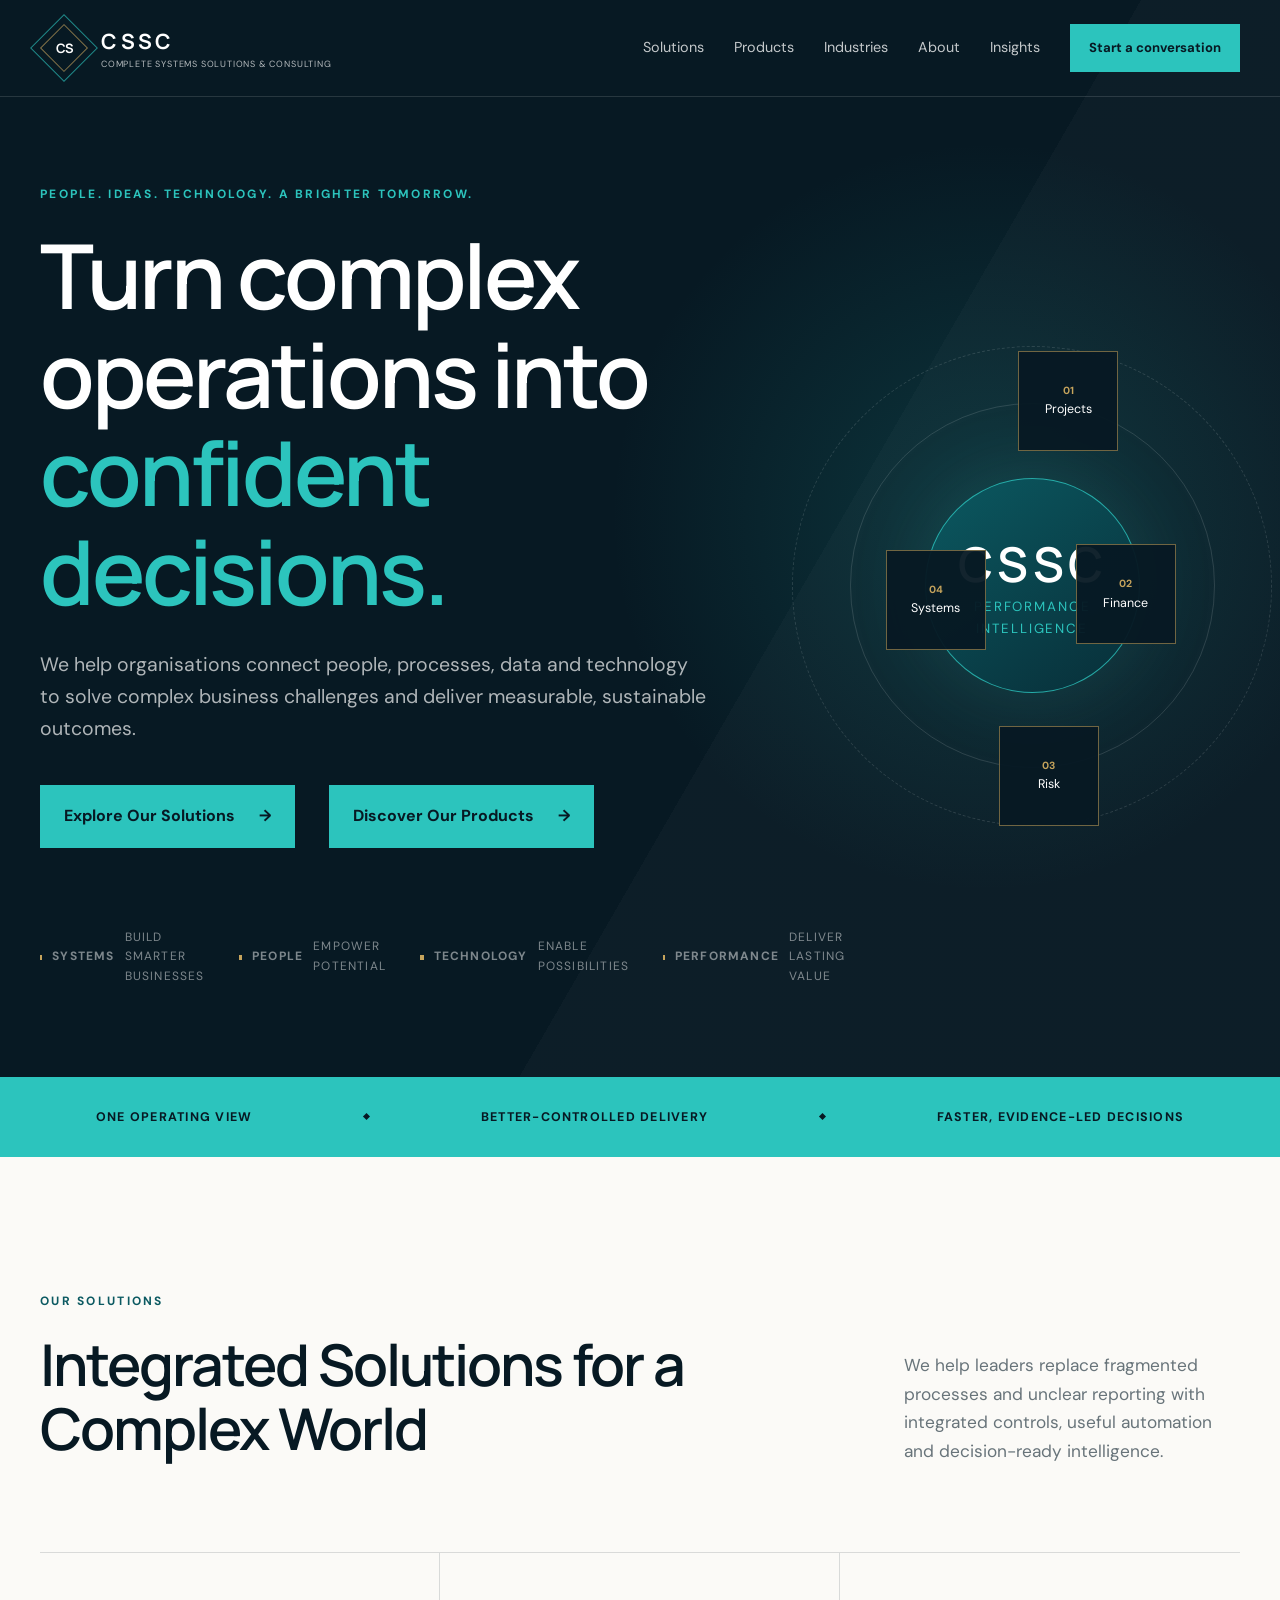
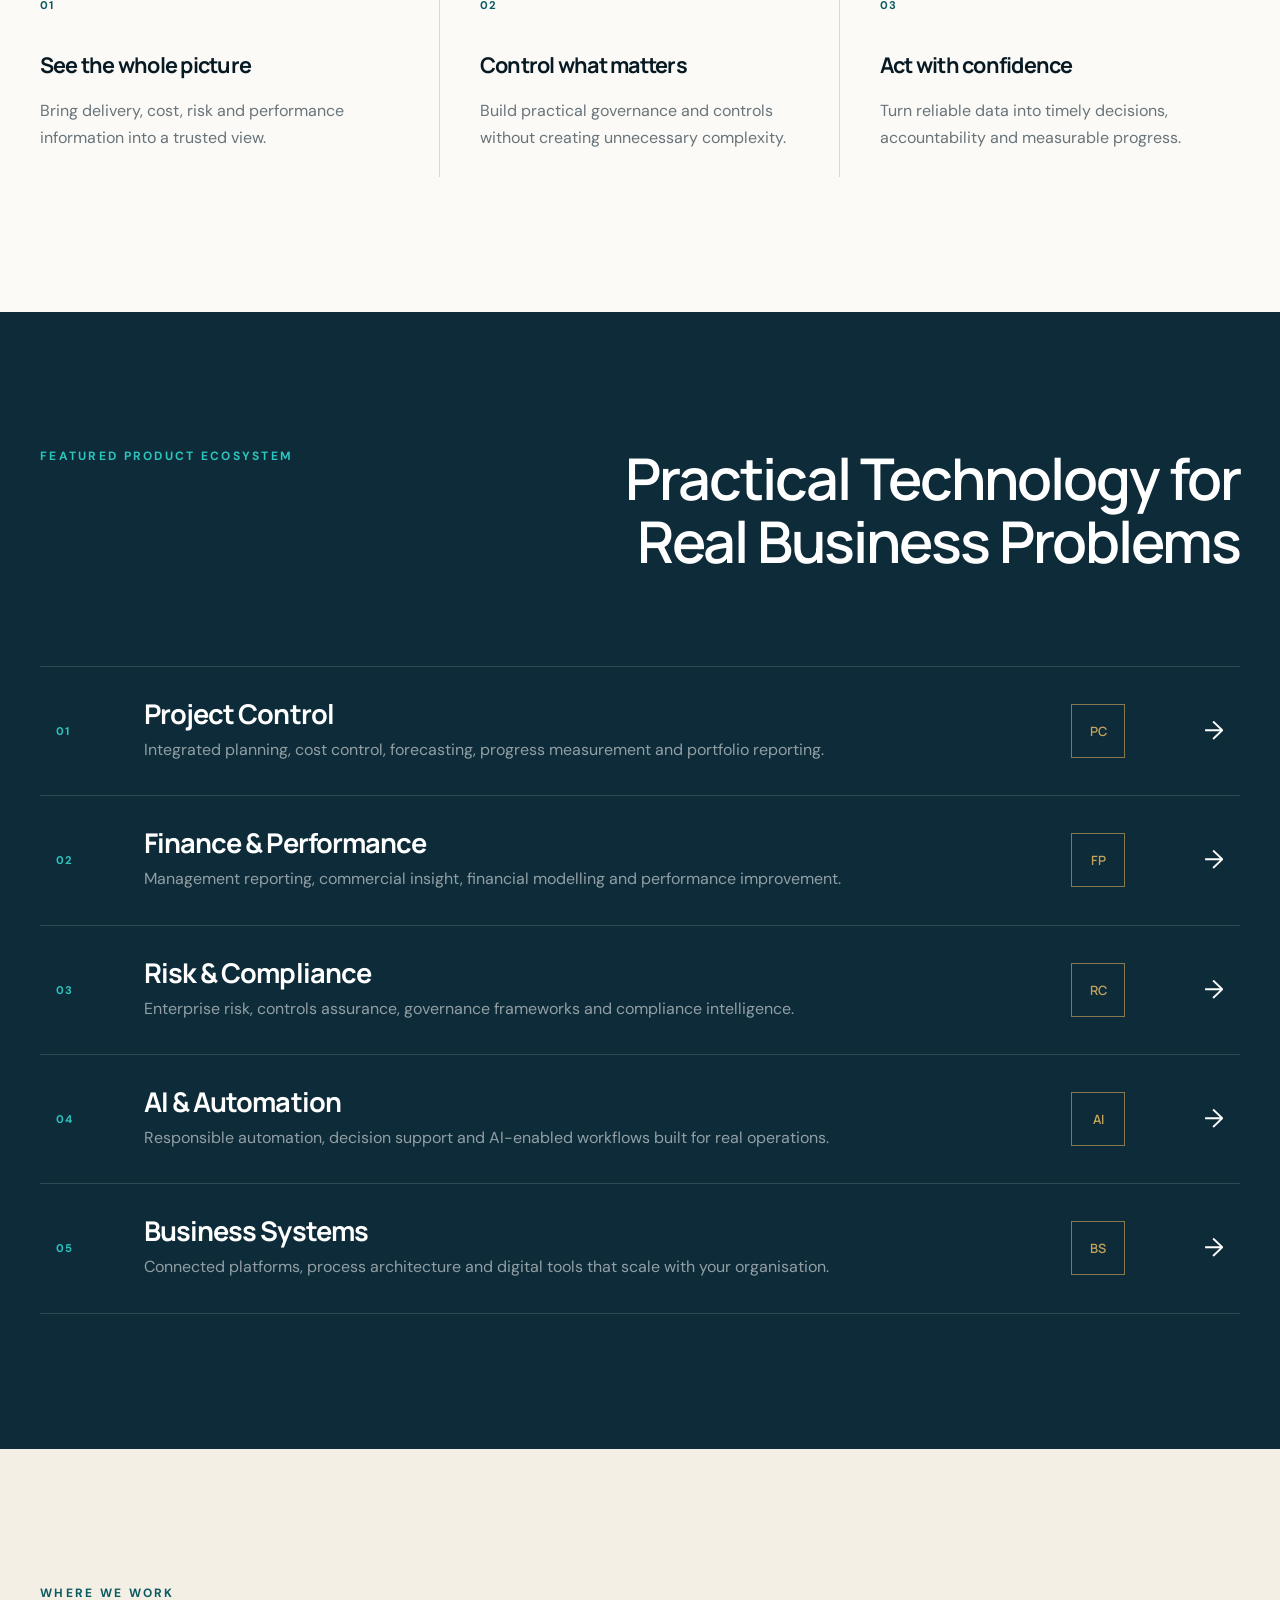
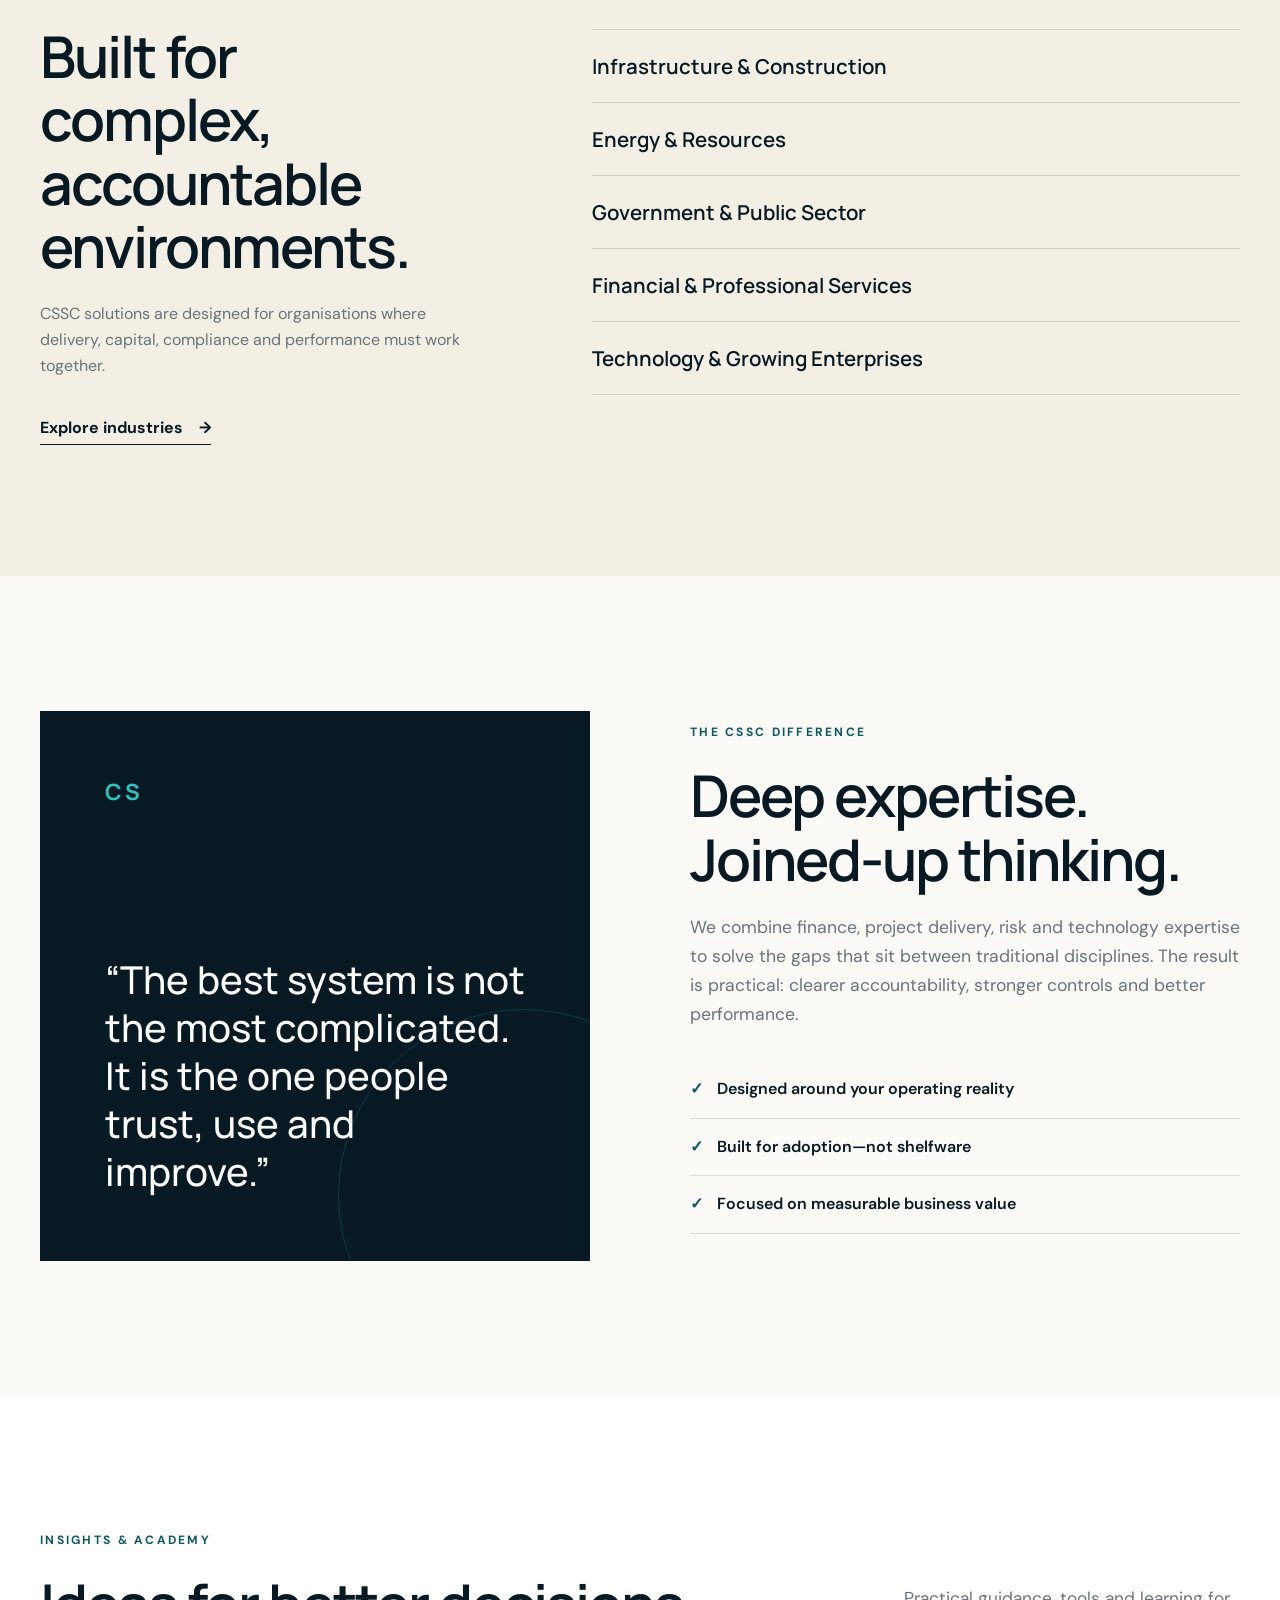
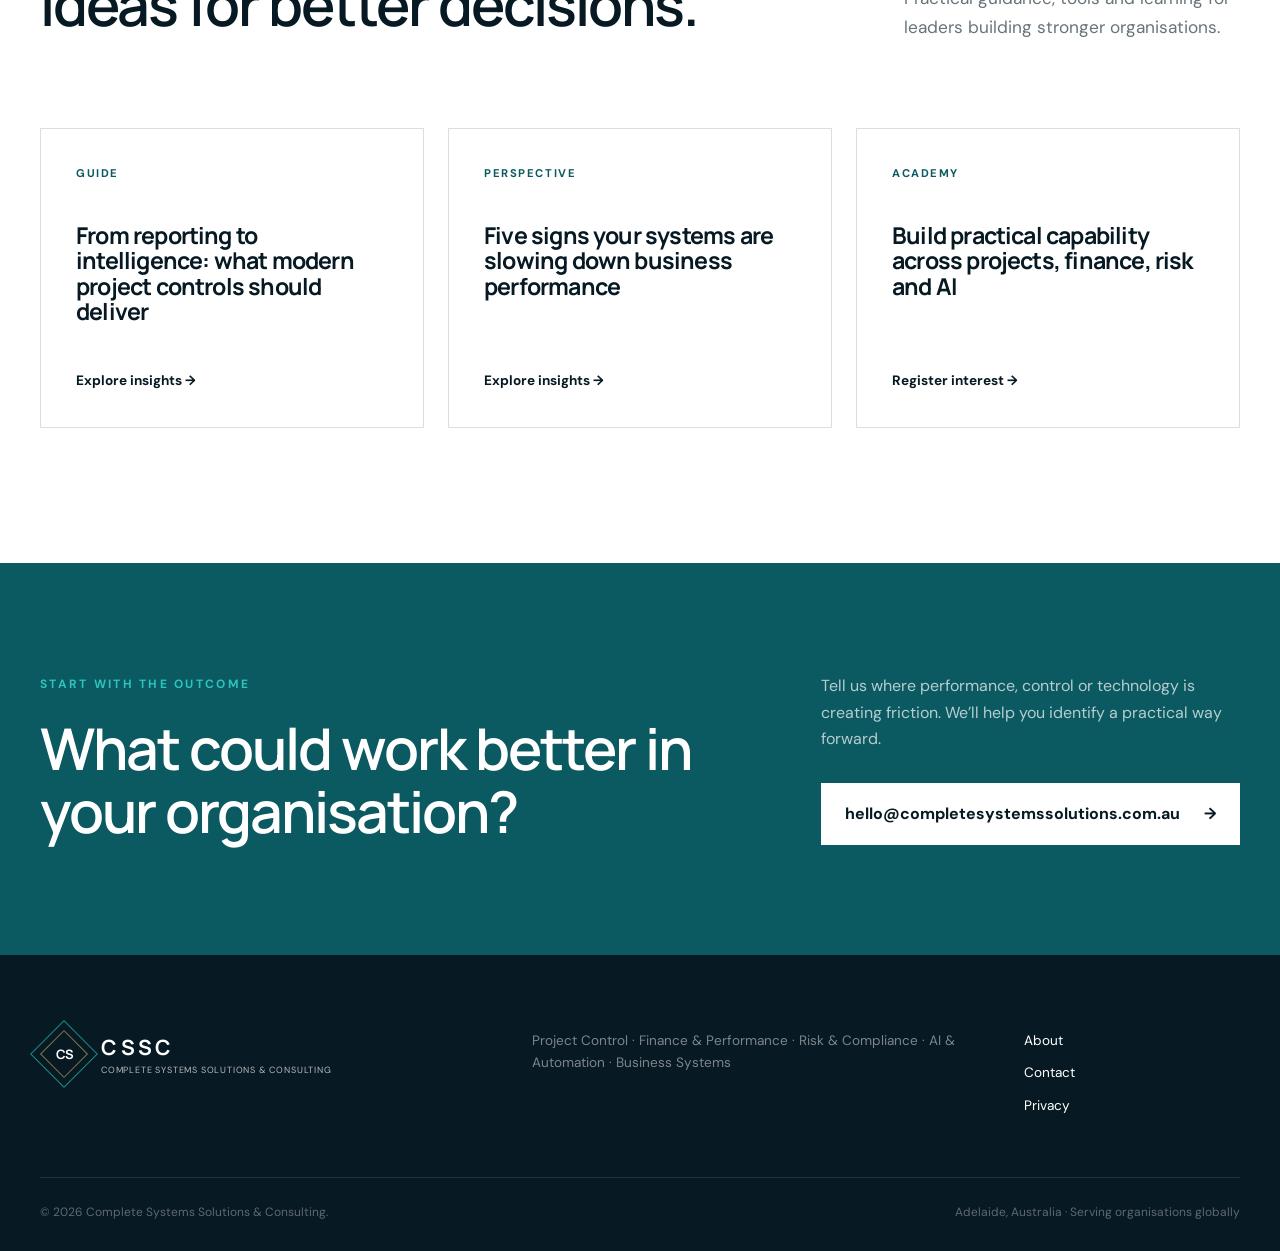
==== commit 526a0689: "Refine homepage messaging for luxury CSSC concept" ====
--- a/index.html
+++ b/index.html
@@ -24,12 +24,12 @@
   </header>
   <main id="main">
     <section class="hero"><div class="hero-grid container">
-      <div class="hero-copy reveal"><p class="eyebrow">Connected intelligence. Measurable performance.</p><h1>Turn complex operations into <em>confident decisions.</em></h1><p class="hero-lead">CSSC brings project control, finance, risk, automation and business systems into one clear performance framework—designed around how your organisation actually works.</p><div class="hero-actions"><a class="button" href="#contact">Discuss your priorities <span>→</span></a><a class="text-link" href="#products">Explore our capabilities <span>↘</span></a></div><div class="trust-row" aria-label="Key strengths"><span>Strategy to execution</span><span>Enterprise-grade thinking</span><span>Practical AI adoption</span></div></div>
+      <div class="hero-copy reveal"><p class="eyebrow">People. Ideas. Technology. A brighter tomorrow.</p><h1>Turn complex operations into <em>confident decisions.</em></h1><p class="hero-lead">We help organisations connect people, processes, data and technology to solve complex business challenges and deliver measurable, sustainable outcomes.</p><div class="hero-actions"><a class="button" href="solutions.html">Explore Our Solutions <span>→</span></a><a class="button button-outline" href="products.html">Discover Our Products <span>→</span></a></div><div class="trust-row pillars" aria-label="CSSC pillars"><span><b>Systems</b>Build smarter businesses</span><span><b>People</b>Empower potential</span><span><b>Technology</b>Enable possibilities</span><span><b>Performance</b>Deliver lasting value</span></div></div>
       <div class="hero-visual reveal" aria-label="CSSC connected performance model"><div class="orbital orbital-one"></div><div class="orbital orbital-two"></div><div class="core"><span>CSSC</span><small>Performance<br>intelligence</small></div><div class="satellite sat-one"><b>01</b><span>Projects</span></div><div class="satellite sat-two"><b>02</b><span>Finance</span></div><div class="satellite sat-three"><b>03</b><span>Risk</span></div><div class="satellite sat-four"><b>04</b><span>Systems</span></div></div>
     </div></section>
     <section class="signal-strip" aria-label="CSSC value proposition"><div class="container"><p>One operating view</p><span></span><p>Better-controlled delivery</p><span></span><p>Faster, evidence-led decisions</p></div></section>
-    <section class="section" id="solutions"><div class="container"><div class="section-heading reveal"><div><p class="eyebrow">Your performance partner</p><h2>Systems that connect ambition to outcomes.</h2></div><p>We help leaders replace fragmented processes and unclear reporting with integrated controls, useful automation and decision-ready intelligence.</p></div><div class="outcome-grid"><article class="outcome-card reveal"><span>01</span><h3>See the whole picture</h3><p>Bring delivery, cost, risk and performance information into a trusted view.</p></article><article class="outcome-card reveal"><span>02</span><h3>Control what matters</h3><p>Build practical governance and controls without creating unnecessary complexity.</p></article><article class="outcome-card reveal"><span>03</span><h3>Act with confidence</h3><p>Turn reliable data into timely decisions, accountability and measurable progress.</p></article></div></div></section>
-    <section class="section products-section" id="products"><div class="container"><div class="section-kicker reveal"><p class="eyebrow">Core product families</p><h2>Five capabilities.<br>One connected advantage.</h2></div><div class="product-list">
+    <section class="section" id="solutions"><div class="container"><div class="section-heading reveal"><div><p class="eyebrow">Our Solutions</p><h2>Integrated Solutions for a Complex World</h2></div><p>We help leaders replace fragmented processes and unclear reporting with integrated controls, useful automation and decision-ready intelligence.</p></div><div class="outcome-grid"><article class="outcome-card reveal"><span>01</span><h3>See the whole picture</h3><p>Bring delivery, cost, risk and performance information into a trusted view.</p></article><article class="outcome-card reveal"><span>02</span><h3>Control what matters</h3><p>Build practical governance and controls without creating unnecessary complexity.</p></article><article class="outcome-card reveal"><span>03</span><h3>Act with confidence</h3><p>Turn reliable data into timely decisions, accountability and measurable progress.</p></article></div></div></section>
+    <section class="section products-section" id="products"><div class="container"><div class="section-kicker reveal"><p class="eyebrow">Featured Product Ecosystem</p><h2>Practical Technology for<br>Real Business Problems</h2></div><div class="product-list">
       <article class="product-card reveal"><div class="product-number">01</div><div><h3>Project Control</h3><p>Integrated planning, cost control, forecasting, progress measurement and portfolio reporting.</p></div><span class="product-icon">PC</span><a href="products.html#project-control" aria-label="Explore Project Control">→</a></article>
       <article class="product-card reveal"><div class="product-number">02</div><div><h3>Finance &amp; Performance</h3><p>Management reporting, commercial insight, financial modelling and performance improvement.</p></div><span class="product-icon">FP</span><a href="products.html#finance-performance" aria-label="Explore Finance and Performance">→</a></article>
       <article class="product-card reveal"><div class="product-number">03</div><div><h3>Risk &amp; Compliance</h3><p>Enterprise risk, controls assurance, governance frameworks and compliance intelligence.</p></div><span class="product-icon">RC</span><a href="products.html#risk-compliance" aria-label="Explore Risk and Compliance">→</a></article>
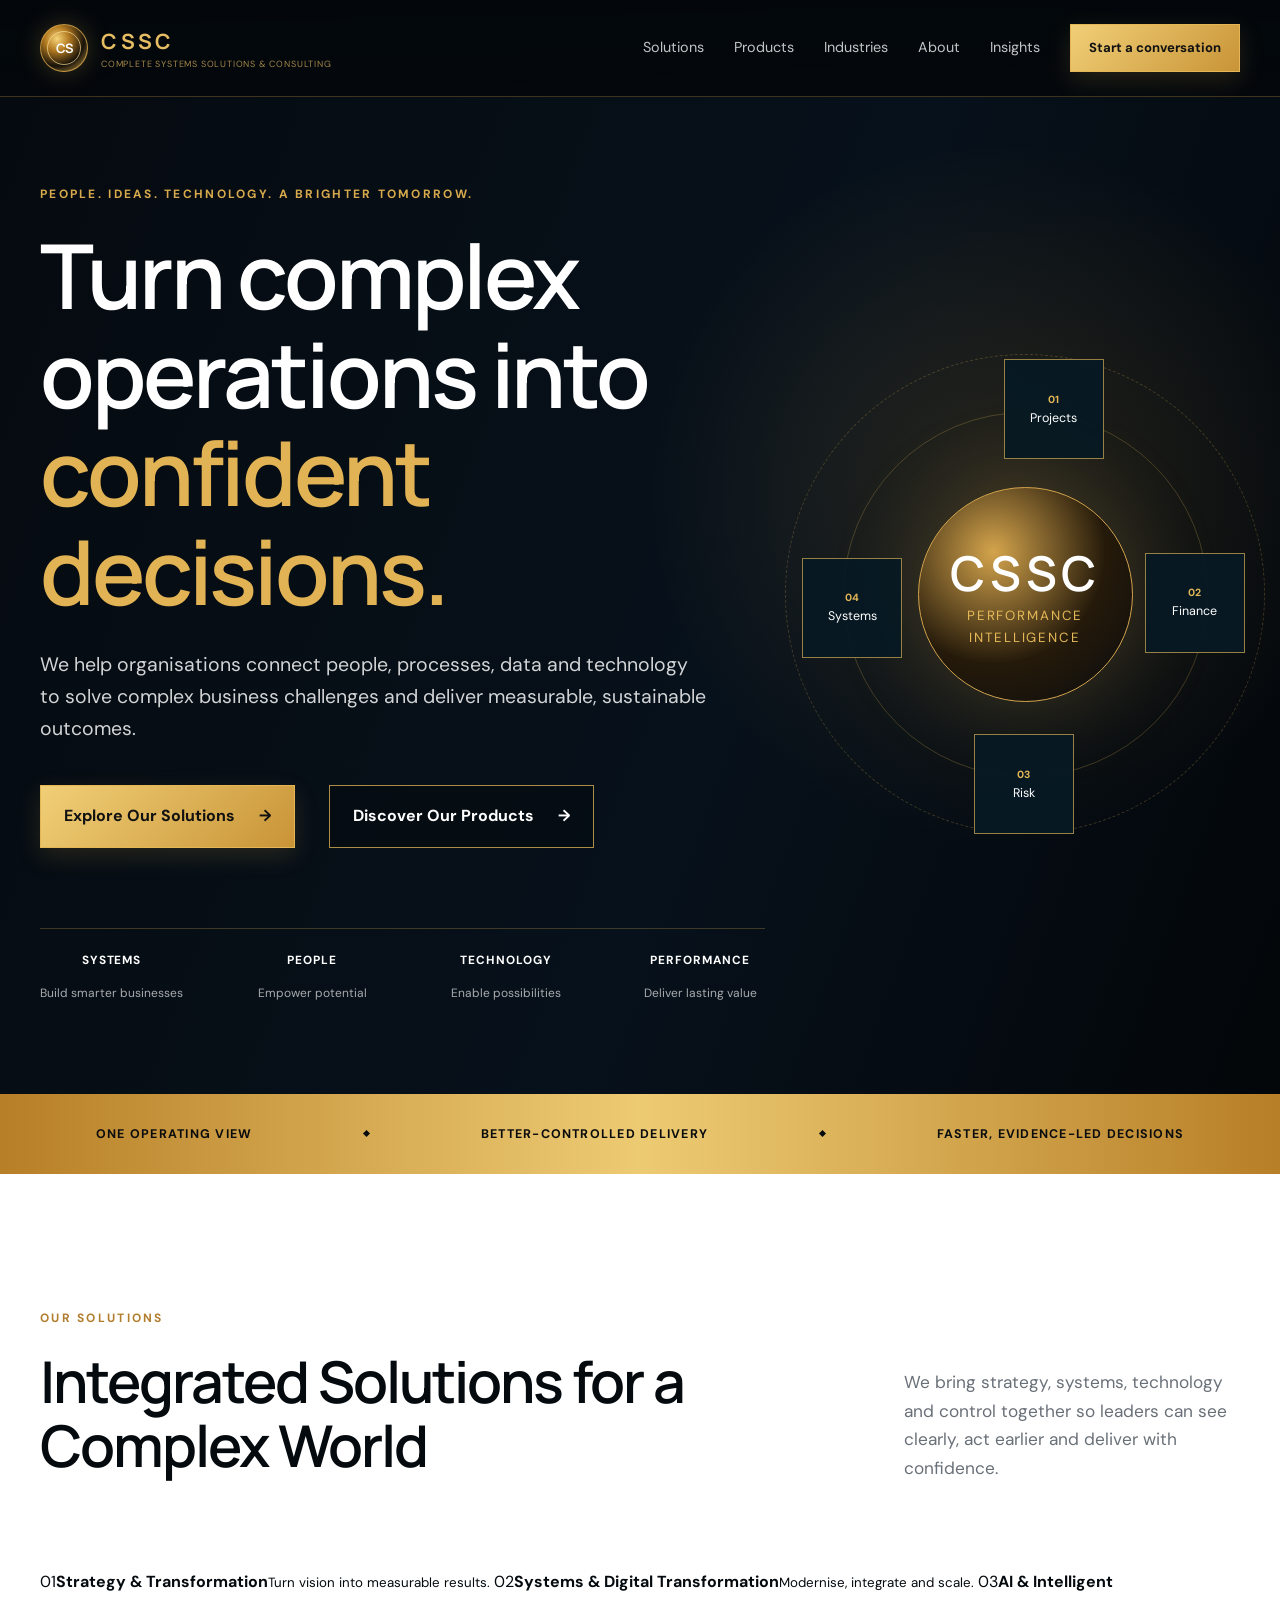
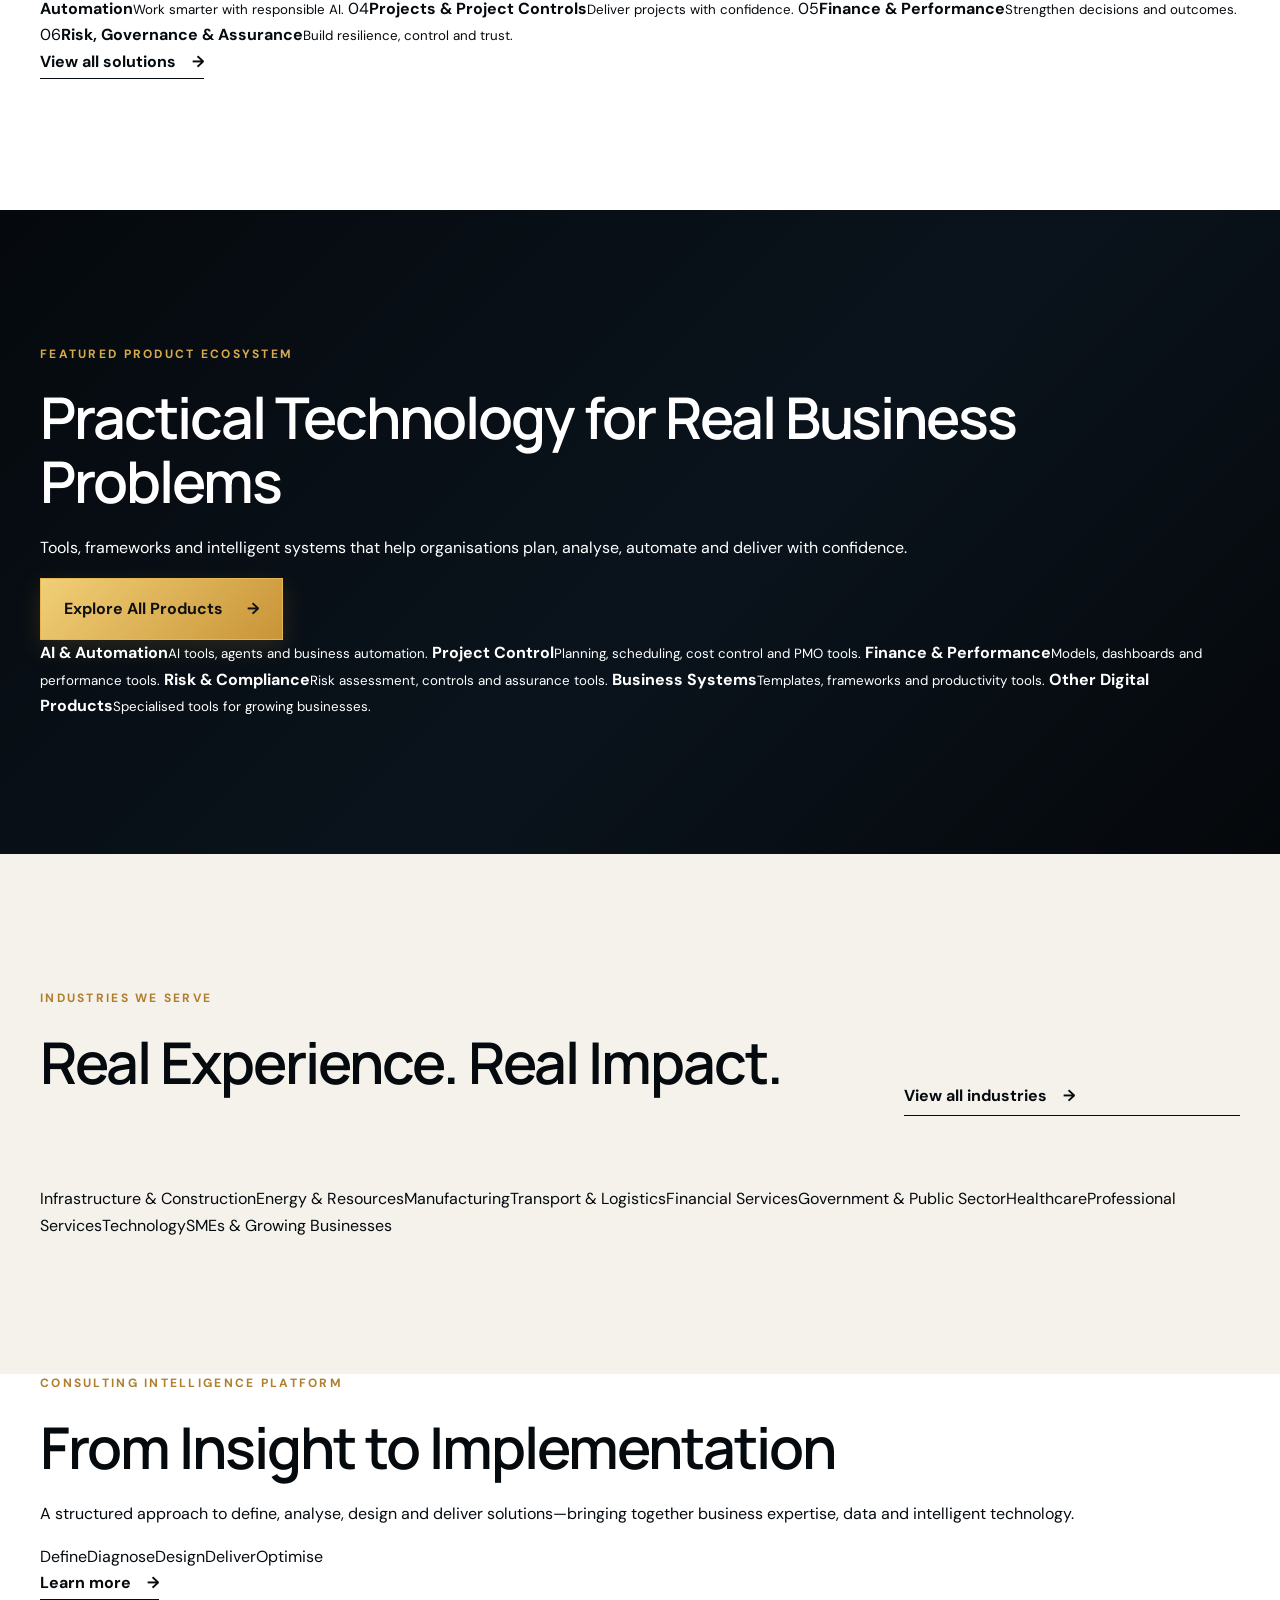
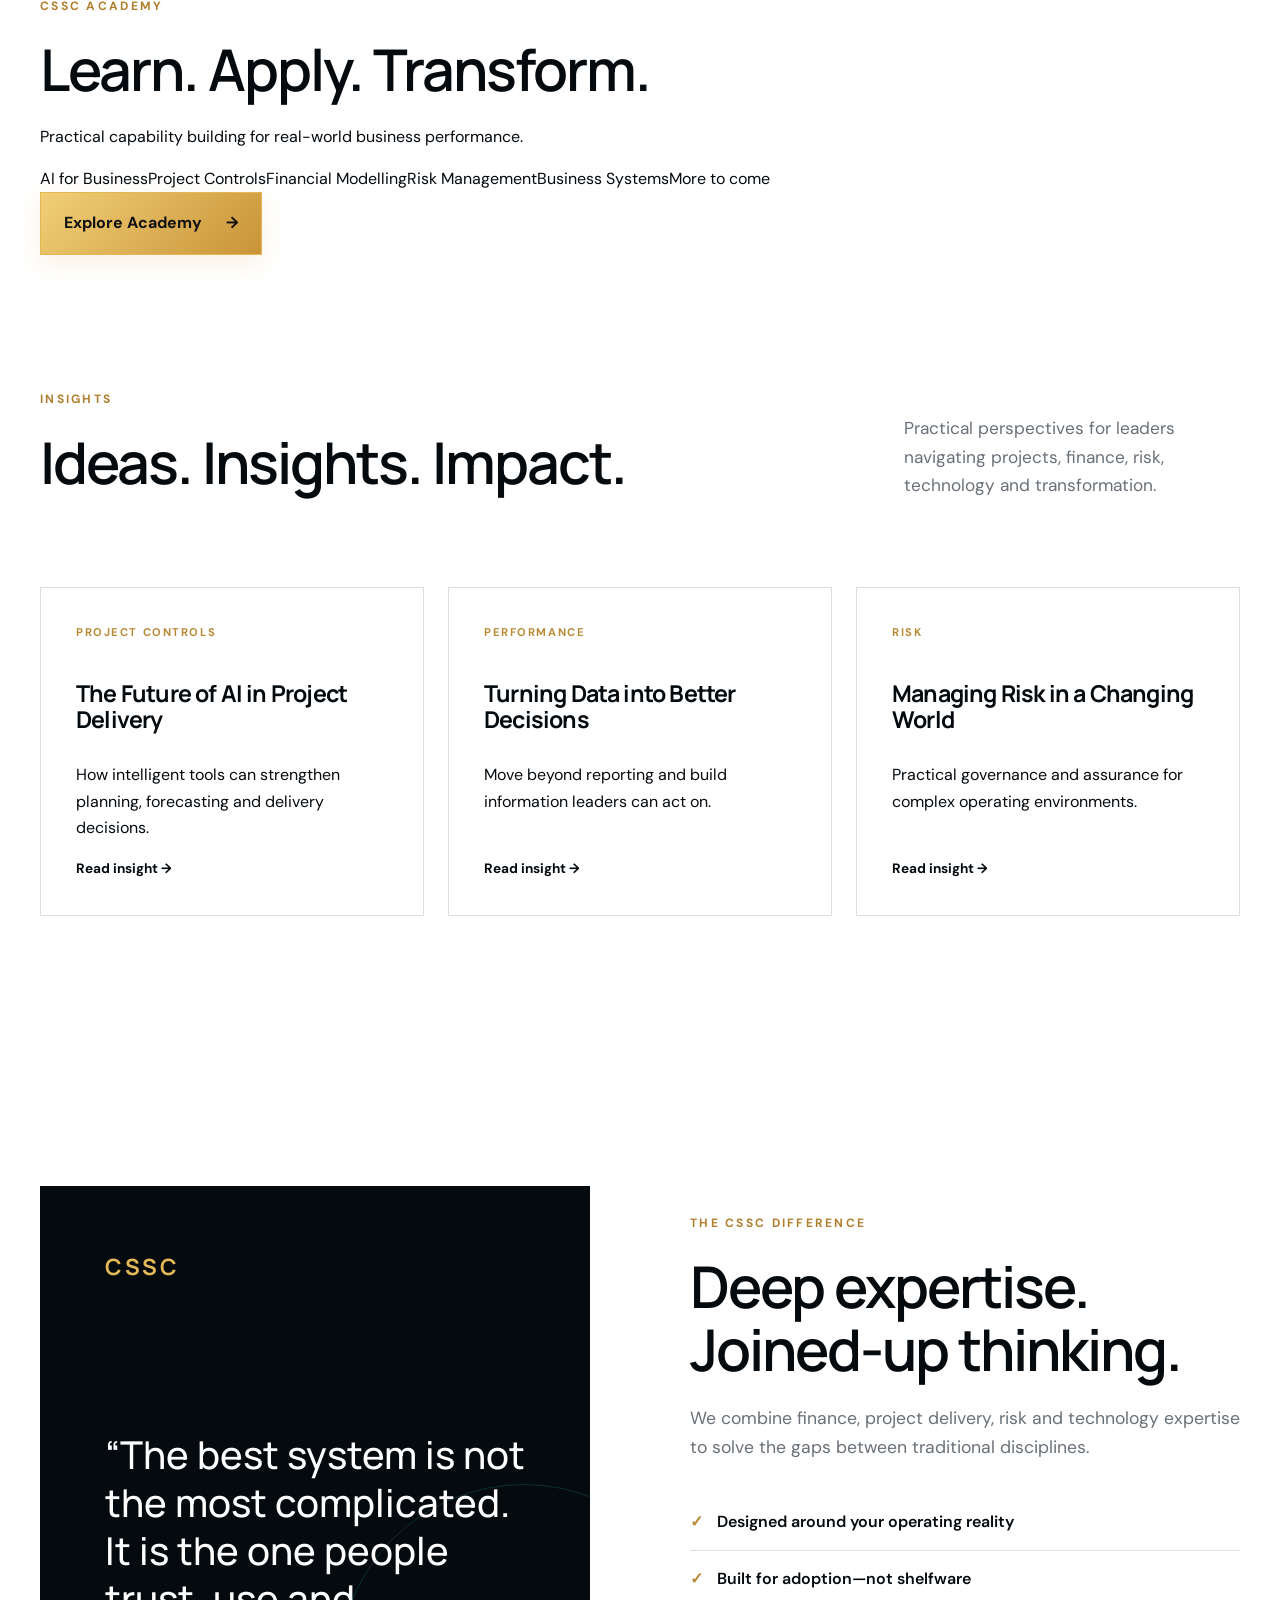
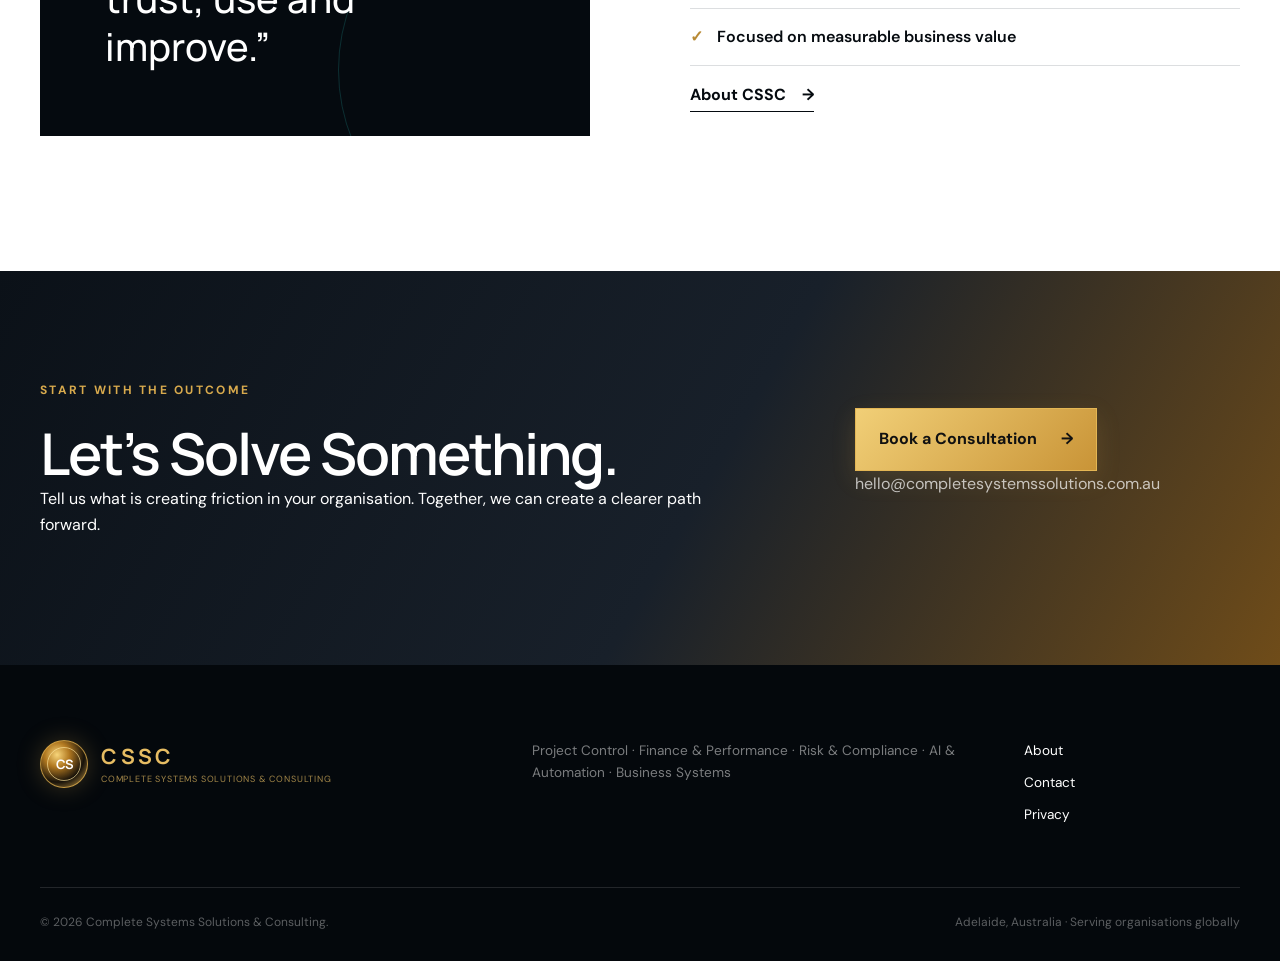
==== commit 4ec1c0cf: "Build full mockup-inspired CSSC homepage" ====
--- a/index.html
+++ b/index.html
@@ -28,18 +28,30 @@
       <div class="hero-visual reveal" aria-label="CSSC connected performance model"><div class="orbital orbital-one"></div><div class="orbital orbital-two"></div><div class="core"><span>CSSC</span><small>Performance<br>intelligence</small></div><div class="satellite sat-one"><b>01</b><span>Projects</span></div><div class="satellite sat-two"><b>02</b><span>Finance</span></div><div class="satellite sat-three"><b>03</b><span>Risk</span></div><div class="satellite sat-four"><b>04</b><span>Systems</span></div></div>
     </div></section>
     <section class="signal-strip" aria-label="CSSC value proposition"><div class="container"><p>One operating view</p><span></span><p>Better-controlled delivery</p><span></span><p>Faster, evidence-led decisions</p></div></section>
-    <section class="section" id="solutions"><div class="container"><div class="section-heading reveal"><div><p class="eyebrow">Our Solutions</p><h2>Integrated Solutions for a Complex World</h2></div><p>We help leaders replace fragmented processes and unclear reporting with integrated controls, useful automation and decision-ready intelligence.</p></div><div class="outcome-grid"><article class="outcome-card reveal"><span>01</span><h3>See the whole picture</h3><p>Bring delivery, cost, risk and performance information into a trusted view.</p></article><article class="outcome-card reveal"><span>02</span><h3>Control what matters</h3><p>Build practical governance and controls without creating unnecessary complexity.</p></article><article class="outcome-card reveal"><span>03</span><h3>Act with confidence</h3><p>Turn reliable data into timely decisions, accountability and measurable progress.</p></article></div></div></section>
-    <section class="section products-section" id="products"><div class="container"><div class="section-kicker reveal"><p class="eyebrow">Featured Product Ecosystem</p><h2>Practical Technology for<br>Real Business Problems</h2></div><div class="product-list">
-      <article class="product-card reveal"><div class="product-number">01</div><div><h3>Project Control</h3><p>Integrated planning, cost control, forecasting, progress measurement and portfolio reporting.</p></div><span class="product-icon">PC</span><a href="products.html#project-control" aria-label="Explore Project Control">→</a></article>
-      <article class="product-card reveal"><div class="product-number">02</div><div><h3>Finance &amp; Performance</h3><p>Management reporting, commercial insight, financial modelling and performance improvement.</p></div><span class="product-icon">FP</span><a href="products.html#finance-performance" aria-label="Explore Finance and Performance">→</a></article>
-      <article class="product-card reveal"><div class="product-number">03</div><div><h3>Risk &amp; Compliance</h3><p>Enterprise risk, controls assurance, governance frameworks and compliance intelligence.</p></div><span class="product-icon">RC</span><a href="products.html#risk-compliance" aria-label="Explore Risk and Compliance">→</a></article>
-      <article class="product-card reveal"><div class="product-number">04</div><div><h3>AI &amp; Automation</h3><p>Responsible automation, decision support and AI-enabled workflows built for real operations.</p></div><span class="product-icon">AI</span><a href="products.html#ai-automation" aria-label="Explore AI and Automation">→</a></article>
-      <article class="product-card reveal"><div class="product-number">05</div><div><h3>Business Systems</h3><p>Connected platforms, process architecture and digital tools that scale with your organisation.</p></div><span class="product-icon">BS</span><a href="products.html#business-systems" aria-label="Explore Business Systems">→</a></article>
-    </div></div></section>
-    <section class="section industries" id="industries"><div class="container industries-grid"><div class="reveal"><p class="eyebrow">Where we work</p><h2>Built for complex, accountable environments.</h2><p>CSSC solutions are designed for organisations where delivery, capital, compliance and performance must work together.</p><a class="text-link" href="industries.html">Explore industries <span>→</span></a></div><div class="industry-list reveal"><span>Infrastructure &amp; Construction</span><span>Energy &amp; Resources</span><span>Government &amp; Public Sector</span><span>Financial &amp; Professional Services</span><span>Technology &amp; Growing Enterprises</span></div></div></section>
-    <section class="section about" id="about"><div class="container about-grid"><div class="about-panel reveal"><span class="mini-mark">CS</span><blockquote>“The best system is not the most complicated. It is the one people trust, use and improve.”</blockquote></div><div class="reveal"><p class="eyebrow">The CSSC difference</p><h2>Deep expertise.<br>Joined-up thinking.</h2><p>We combine finance, project delivery, risk and technology expertise to solve the gaps that sit between traditional disciplines. The result is practical: clearer accountability, stronger controls and better performance.</p><ul class="check-list"><li>Designed around your operating reality</li><li>Built for adoption—not shelfware</li><li>Focused on measurable business value</li></ul></div></div></section>
-    <section class="section insights" id="insights"><div class="container"><div class="section-heading reveal"><div><p class="eyebrow">Insights &amp; Academy</p><h2>Ideas for better decisions.</h2></div><p>Practical guidance, tools and learning for leaders building stronger organisations.</p></div><div class="insight-grid"><article class="insight-card reveal"><span>Guide</span><h3>From reporting to intelligence: what modern project controls should deliver</h3><a href="insights.html">Explore insights →</a></article><article class="insight-card reveal"><span>Perspective</span><h3>Five signs your systems are slowing down business performance</h3><a href="insights.html">Explore insights →</a></article><article class="insight-card reveal"><span>Academy</span><h3>Build practical capability across projects, finance, risk and AI</h3><a href="insights.html#academy">Register interest →</a></article></div></div></section>
-    <section class="contact" id="contact"><div class="container contact-grid reveal"><div><p class="eyebrow">Start with the outcome</p><h2>What could work better in your organisation?</h2></div><div><p>Tell us where performance, control or technology is creating friction. We’ll help you identify a practical way forward.</p><a class="button button-light" href="mailto:hello@completesystemssolutions.com.au">hello@completesystemssolutions.com.au <span>→</span></a></div></div></section>
+    <section class="section showcase-solutions" id="solutions"><div class="container"><div class="section-heading reveal"><div><p class="eyebrow">Our Solutions</p><h2>Integrated Solutions for a Complex World</h2></div><p>We bring strategy, systems, technology and control together so leaders can see clearly, act earlier and deliver with confidence.</p></div><div class="solution-grid">
+      <a class="solution-tile reveal" href="solutions.html#strategy"><span>01</span><b>Strategy &amp; Transformation</b><small>Turn vision into measurable results.</small></a>
+      <a class="solution-tile reveal" href="solutions.html#systems"><span>02</span><b>Systems &amp; Digital Transformation</b><small>Modernise, integrate and scale.</small></a>
+      <a class="solution-tile reveal" href="solutions.html#ai"><span>03</span><b>AI &amp; Intelligent Automation</b><small>Work smarter with responsible AI.</small></a>
+      <a class="solution-tile reveal" href="solutions.html#projects"><span>04</span><b>Projects &amp; Project Controls</b><small>Deliver projects with confidence.</small></a>
+      <a class="solution-tile reveal" href="solutions.html#finance"><span>05</span><b>Finance &amp; Performance</b><small>Strengthen decisions and outcomes.</small></a>
+      <a class="solution-tile reveal" href="solutions.html#risk"><span>06</span><b>Risk, Governance &amp; Assurance</b><small>Build resilience, control and trust.</small></a>
+    </div><div class="section-action"><a class="text-link" href="solutions.html">View all solutions <span>→</span></a></div></div></section>
+    <section class="section products-section product-ecosystem" id="products"><div class="container"><div class="product-intro reveal"><div><p class="eyebrow">Featured Product Ecosystem</p><h2>Practical Technology for Real Business Problems</h2><p>Tools, frameworks and intelligent systems that help organisations plan, analyse, automate and deliver with confidence.</p><a class="button" href="products.html">Explore All Products <span>→</span></a></div><div class="product-mosaic">
+      <a href="products.html#ai-automation"><b>AI &amp; Automation</b><small>AI tools, agents and business automation.</small></a>
+      <a href="products.html#project-control"><b>Project Control</b><small>Planning, scheduling, cost control and PMO tools.</small></a>
+      <a href="products.html#finance-performance"><b>Finance &amp; Performance</b><small>Models, dashboards and performance tools.</small></a>
+      <a href="products.html#risk-compliance"><b>Risk &amp; Compliance</b><small>Risk assessment, controls and assurance tools.</small></a>
+      <a href="products.html#business-systems"><b>Business Systems</b><small>Templates, frameworks and productivity tools.</small></a>
+      <a href="products.html"><b>Other Digital Products</b><small>Specialised tools for growing businesses.</small></a>
+    </div></div></div></section>
+    <section class="section industries visual-industries" id="industries"><div class="container"><div class="section-heading reveal"><div><p class="eyebrow">Industries We Serve</p><h2>Real Experience. Real Impact.</h2></div><a class="text-link" href="industries.html">View all industries <span>→</span></a></div><div class="industry-chips reveal"><span>Infrastructure &amp; Construction</span><span>Energy &amp; Resources</span><span>Manufacturing</span><span>Transport &amp; Logistics</span><span>Financial Services</span><span>Government &amp; Public Sector</span><span>Healthcare</span><span>Professional Services</span><span>Technology</span><span>SMEs &amp; Growing Businesses</span></div></div></section>
+    <section class="platform-academy"><div class="container split-feature">
+      <article class="feature-panel reveal"><p class="eyebrow">Consulting Intelligence Platform</p><h2>From Insight to Implementation</h2><p>A structured approach to define, analyse, design and deliver solutions—bringing together business expertise, data and intelligent technology.</p><div class="method"><span>Define</span><span>Diagnose</span><span>Design</span><span>Deliver</span><span>Optimise</span></div><a class="text-link" href="solutions.html">Learn more <span>→</span></a></article>
+      <article class="feature-panel academy-feature reveal"><p class="eyebrow">CSSC Academy</p><h2>Learn. Apply. Transform.</h2><p>Practical capability building for real-world business performance.</p><div class="academy-list"><span>AI for Business</span><span>Project Controls</span><span>Financial Modelling</span><span>Risk Management</span><span>Business Systems</span><span>More to come</span></div><a class="button" href="insights.html#academy">Explore Academy <span>→</span></a></article>
+    </div></section>
+    <section class="section insights" id="insights"><div class="container"><div class="section-heading reveal"><div><p class="eyebrow">Insights</p><h2>Ideas. Insights. Impact.</h2></div><p>Practical perspectives for leaders navigating projects, finance, risk, technology and transformation.</p></div><div class="insight-grid"><article class="insight-card reveal"><span>Project Controls</span><h3>The Future of AI in Project Delivery</h3><p>How intelligent tools can strengthen planning, forecasting and delivery decisions.</p><a href="insights.html">Read insight →</a></article><article class="insight-card reveal"><span>Performance</span><h3>Turning Data into Better Decisions</h3><p>Move beyond reporting and build information leaders can act on.</p><a href="insights.html">Read insight →</a></article><article class="insight-card reveal"><span>Risk</span><h3>Managing Risk in a Changing World</h3><p>Practical governance and assurance for complex operating environments.</p><a href="insights.html">Read insight →</a></article></div></div></section>
+    <section class="section about compact-about" id="about"><div class="container about-grid"><div class="about-panel reveal"><span class="mini-mark">CSSC</span><blockquote>“The best system is not the most complicated. It is the one people trust, use and improve.”</blockquote></div><div class="reveal"><p class="eyebrow">The CSSC Difference</p><h2>Deep expertise.<br>Joined-up thinking.</h2><p>We combine finance, project delivery, risk and technology expertise to solve the gaps between traditional disciplines.</p><ul class="check-list"><li>Designed around your operating reality</li><li>Built for adoption—not shelfware</li><li>Focused on measurable business value</li></ul><a class="text-link" href="about.html">About CSSC <span>→</span></a></div></div></section>
+    <section class="contact solve-cta" id="contact"><div class="container contact-grid reveal"><div><p class="eyebrow">Start with the outcome</p><h2>Let’s Solve Something.</h2><p>Tell us what is creating friction in your organisation. Together, we can create a clearer path forward.</p></div><div><a class="button button-light" href="contact.html">Book a Consultation <span>→</span></a><p class="cta-email">hello@completesystemssolutions.com.au</p></div></div></section>
   </main>
   <footer><div class="container footer-grid"><a class="brand footer-brand" href="index.html"><span class="brand-mark" aria-hidden="true"><i></i><b>CS</b></span><span class="brand-copy"><strong>CSSC</strong><small>Complete Systems Solutions &amp; Consulting</small></span></a><p>Project Control · Finance &amp; Performance · Risk &amp; Compliance · AI &amp; Automation · Business Systems</p><div><a href="about.html">About</a><a href="contact.html">Contact</a><a href="privacy.html">Privacy</a></div></div><div class="container footer-bottom"><span>© <span id="year"></span> Complete Systems Solutions &amp; Consulting.</span><span>Adelaide, Australia · Serving organisations globally</span></div></footer>
   <script src="script.js"></script>
--- a/styles.css
+++ b/styles.css
@@ -5,3 +5,38 @@
 .inner-page .site-header{position:relative;background:var(--ink)}.inner-page .primary-nav a[aria-current="page"]{color:var(--aqua);opacity:1}.page-hero{position:relative;overflow:hidden;background:var(--ink);color:#fff;padding:115px 0 125px}.page-hero:after{content:"";position:absolute;width:620px;height:620px;border:1px solid rgba(44,196,189,.17);border-radius:50%;right:-180px;top:-240px;box-shadow:0 0 0 70px rgba(44,196,189,.025),0 0 0 140px rgba(44,196,189,.018)}.page-hero .container{position:relative;z-index:1}.breadcrumb{display:flex;gap:10px;align-items:center;color:rgba(255,255,255,.48);text-transform:uppercase;letter-spacing:.14em;font-size:.68rem;margin-bottom:45px}.breadcrumb a:hover{color:var(--aqua)}.page-hero h1{font-size:clamp(3rem,6vw,5.8rem);max-width:980px;margin-bottom:28px}.page-hero .intro{font-size:1.25rem;color:rgba(255,255,255,.64);max-width:760px}.page-hero-number{position:absolute;right:0;bottom:-45px;color:rgba(255,255,255,.035);font:700 15rem "Manrope"}.subnav{background:#fff;border-bottom:1px solid var(--line);position:sticky;top:0;z-index:10}.subnav .container{display:flex;gap:32px;overflow-x:auto;scrollbar-width:none}.subnav a{padding:20px 0;white-space:nowrap;color:var(--muted);font-size:.84rem;font-weight:600;border-bottom:2px solid transparent}.subnav a:hover{color:var(--teal);border-color:var(--aqua)}.lead-grid{display:grid;grid-template-columns:.8fr 1.2fr;gap:110px;align-items:start}.lead-grid .lead{font:500 clamp(1.7rem,3vw,2.8rem) "Manrope";line-height:1.3}.lead-grid .body-copy{color:var(--muted);font-size:1.08rem}.capability-grid{display:grid;grid-template-columns:repeat(3,1fr);gap:22px}.capability-card{background:#fff;border:1px solid var(--line);padding:35px;min-height:270px;position:relative;transition:.25s}.capability-card:hover{transform:translateY(-5px);box-shadow:0 18px 45px rgba(7,25,35,.08);border-color:rgba(11,89,97,.35)}.capability-card>span{display:grid;place-items:center;width:48px;height:48px;background:var(--ink);color:var(--aqua);font:700 .76rem "Manrope";margin-bottom:45px}.capability-card h3{font-size:1.35rem}.capability-card p{color:var(--muted);font-size:.94rem}.detail-band{background:var(--sand)}.detail-row{display:grid;grid-template-columns:80px .8fr 1.2fr;gap:45px;padding:65px 0;border-top:1px solid var(--line);scroll-margin-top:80px}.detail-row:last-child{border-bottom:1px solid var(--line)}.detail-row>.number{color:var(--teal);font-size:.72rem;font-weight:700;letter-spacing:.12em}.detail-row h2{font-size:clamp(2rem,3.3vw,3.2rem)}.detail-row .detail-copy>p{font-size:1.06rem;color:var(--muted)}.detail-row ul{display:grid;grid-template-columns:1fr 1fr;gap:0 30px;padding:0;margin:28px 0 0;list-style:none;border-top:1px solid var(--line)}.detail-row li{padding:12px 0;border-bottom:1px solid var(--line);font-weight:600;font-size:.9rem}.detail-row li:before{content:"+";color:var(--teal);margin-right:10px}.process{background:var(--ink-2);color:#fff}.process .eyebrow{color:var(--aqua)}.process-grid{display:grid;grid-template-columns:repeat(4,1fr);margin-top:65px;border-top:1px solid rgba(255,255,255,.15)}.process-step{padding:35px 30px 10px 0;border-right:1px solid rgba(255,255,255,.15);min-height:240px}.process-step+.process-step{padding-left:30px}.process-step:last-child{border-right:0}.process-step span{color:var(--aqua);font-size:.7rem}.process-step h3{margin-top:35px}.process-step p{color:rgba(255,255,255,.55);font-size:.9rem}.sector-grid{display:grid;grid-template-columns:1fr 1fr;gap:22px}.sector-card{padding:48px;background:#fff;border:1px solid var(--line);min-height:360px}.sector-card .sector-code{color:var(--teal);font-size:.68rem;font-weight:700;letter-spacing:.12em}.sector-card h2{font-size:2rem;margin-top:60px}.sector-card p{color:var(--muted)}.sector-card ul{padding-left:18px;font-size:.9rem;font-weight:600}.principles-grid{display:grid;grid-template-columns:repeat(4,1fr);gap:1px;background:var(--line);border:1px solid var(--line)}.principle{padding:35px;background:var(--paper);min-height:240px}.principle span{color:var(--gold);font-size:.7rem}.principle h3{margin-top:45px}.stat-band{background:var(--teal);color:#fff;padding:70px 0}.stat-grid{display:grid;grid-template-columns:repeat(3,1fr)}.stat{padding:10px 45px;border-right:1px solid rgba(255,255,255,.2)}.stat:first-child{padding-left:0}.stat:last-child{border:0}.stat strong{display:block;font:600 2.2rem "Manrope";color:var(--aqua);margin-bottom:5px}.stat span{color:rgba(255,255,255,.65);font-size:.9rem}.article-list{display:grid;gap:18px}.article-row{display:grid;grid-template-columns:130px 1fr 40px;gap:30px;align-items:center;border-top:1px solid var(--line);padding:30px 0}.article-row:last-child{border-bottom:1px solid var(--line)}.article-row>span{color:var(--teal);text-transform:uppercase;letter-spacing:.12em;font-size:.68rem;font-weight:700}.article-row h3{margin:0;font-size:1.4rem}.article-row>a{font-size:1.4rem}.academy-panel{background:var(--ink);color:#fff;padding:70px;display:grid;grid-template-columns:1fr 1fr;gap:80px;align-items:center}.academy-panel p{color:rgba(255,255,255,.6)}.academy-topics{display:grid;grid-template-columns:1fr 1fr;gap:12px}.academy-topics span{border:1px solid rgba(255,255,255,.15);padding:16px;font-size:.82rem}.contact-main{display:grid;grid-template-columns:.85fr 1.15fr;gap:100px}.contact-options{display:grid;gap:18px}.contact-option{display:block;border:1px solid var(--line);padding:30px;background:#fff;transition:.25s}.contact-option:hover{border-color:var(--teal);transform:translateX(5px)}.contact-option span{display:block;color:var(--teal);text-transform:uppercase;letter-spacing:.12em;font-size:.68rem;font-weight:700;margin-bottom:10px}.contact-option strong{font:600 1.22rem "Manrope"}.contact-option p{color:var(--muted);margin:8px 0 0}.enquiry-card{background:var(--sand);padding:55px}.enquiry-card h2{font-size:2.25rem}.enquiry-card ol{padding-left:22px}.enquiry-card li{padding:12px 0;color:var(--muted)}.enquiry-card .button{margin-top:22px}.legal-copy{max-width:820px}.legal-copy h2{font-size:1.7rem;margin-top:45px}.legal-copy p,.legal-copy li{color:var(--muted)}.mini-cta{background:var(--teal);color:#fff;padding:75px 0}.mini-cta .container{display:flex;align-items:center;justify-content:space-between;gap:40px}.mini-cta h2{font-size:clamp(2rem,4vw,3.7rem);margin:0;max-width:720px}
 @media(max-width:900px){.page-hero{padding:80px 0 90px}.lead-grid,.contact-main,.academy-panel{grid-template-columns:1fr;gap:45px}.capability-grid{grid-template-columns:1fr 1fr}.detail-row{grid-template-columns:50px 1fr;gap:25px}.detail-row .detail-copy{grid-column:2}.process-grid,.principles-grid{grid-template-columns:1fr 1fr}.process-step:nth-child(2){border-right:0}.sector-grid{grid-template-columns:1fr}.mini-cta .container{align-items:start;flex-direction:column}}
 @media(max-width:600px){.page-hero-number{display:none}.page-hero h1{font-size:3rem}.capability-grid,.process-grid,.principles-grid{grid-template-columns:1fr}.detail-row{grid-template-columns:1fr}.detail-row .detail-copy{grid-column:auto}.detail-row ul{grid-template-columns:1fr}.process-step,.process-step+.process-step{padding:28px 0;border-right:0;border-bottom:1px solid rgba(255,255,255,.15);min-height:0}.sector-card{padding:32px}.academy-panel{padding:38px}.academy-topics{grid-template-columns:1fr}.article-row{grid-template-columns:1fr 30px;gap:12px}.article-row>span{grid-column:1/-1}.stat-grid{grid-template-columns:1fr}.stat,.stat:first-child{padding:20px 0;border-right:0;border-bottom:1px solid rgba(255,255,255,.2)}.enquiry-card{padding:35px}.mini-cta{padding:60px 0}}
+
+
+/* CSSC luxury concept v2 */
+:root{--ink:#050a0f;--ink-2:#09121b;--teal:#b88a35;--aqua:#e5b957;--gold:#d7a94c;--sand:#f5f2ec;--paper:#fff;--muted:#697078}
+.site-header{background:linear-gradient(180deg,rgba(3,7,11,.98),rgba(3,7,11,.88));border-bottom:1px solid rgba(215,169,76,.28)}
+.brand-mark{border-color:rgba(215,169,76,.8);border-radius:50%;transform:none;background:radial-gradient(circle at 35% 30%,#f7d57a 0,#b17820 28%,#17120a 62%,#d9aa4e 100%);box-shadow:0 0 24px rgba(215,169,76,.25)}
+.brand-mark i{border-color:rgba(255,230,159,.65);border-radius:50%}
+.brand-mark b{transform:none;color:#fff}
+.brand-copy strong,.brand-copy small{color:#e7bd63}
+.button{background:linear-gradient(135deg,#f1cf77,#c99437);border-color:#e4b654;color:#111;box-shadow:0 8px 25px rgba(215,169,76,.16)}
+.button-outline{background:rgba(4,8,12,.4);color:#fff;border-color:rgba(229,185,87,.75);box-shadow:none}
+.button-outline:hover{background:#e5b957;color:#111;border-color:#e5b957}
+.hero{background:#050a0f;min-height:850px}
+.hero:before{background:radial-gradient(circle at 78% 45%,rgba(210,155,58,.16),transparent 30%),linear-gradient(110deg,#050a0f 0%,#07111b 58%,#030609 100%)}
+.hero h1 em{color:#e2b354}
+.hero .eyebrow,.contact .eyebrow,.products-section .eyebrow{color:#d8aa4d}
+.hero-lead{color:rgba(255,255,255,.82)}
+.core{background:radial-gradient(circle at 35% 30%,#d4a44c,#251a0a 55%,#080b0e);border-color:#d4a44c;box-shadow:0 0 90px rgba(215,169,76,.22)}
+.core small,.product-number{color:#e5b957}
+.orbital{border-color:rgba(229,185,87,.24)}
+.satellite{border-color:rgba(229,185,87,.65)}
+.satellite b{color:#e5b957}
+.signal-strip{background:linear-gradient(90deg,#b77f27,#edcb73,#b77f27);color:#0a0c0e}
+.pillars{gap:0;justify-content:space-between;border-top:1px solid rgba(229,185,87,.25);padding-top:22px}
+.pillars span{display:flex;flex-direction:column;min-width:130px;color:rgba(255,255,255,.65);text-transform:none;letter-spacing:0}
+.pillars span:before{display:none}
+.pillars b{color:#fff;text-transform:uppercase;letter-spacing:.08em;font-size:.74rem;margin-bottom:4px}
+.products-section{background:linear-gradient(135deg,#05090d,#0a131c 55%,#05080b)}
+.product-card{border-color:rgba(215,169,76,.2)}
+.product-card:hover{background:rgba(215,169,76,.055)}
+.product-icon{border-color:#c89943;color:#e5b957}
+.eyebrow{color:#b17e2e}
+.contact{background:linear-gradient(120deg,#0b1118,#18202a 55%,#6f4c19)}
+footer{background:#04080c}
+@media(max-width:600px){.pillars{display:grid;grid-template-columns:1fr 1fr;gap:18px}.pillars span{min-width:0}}
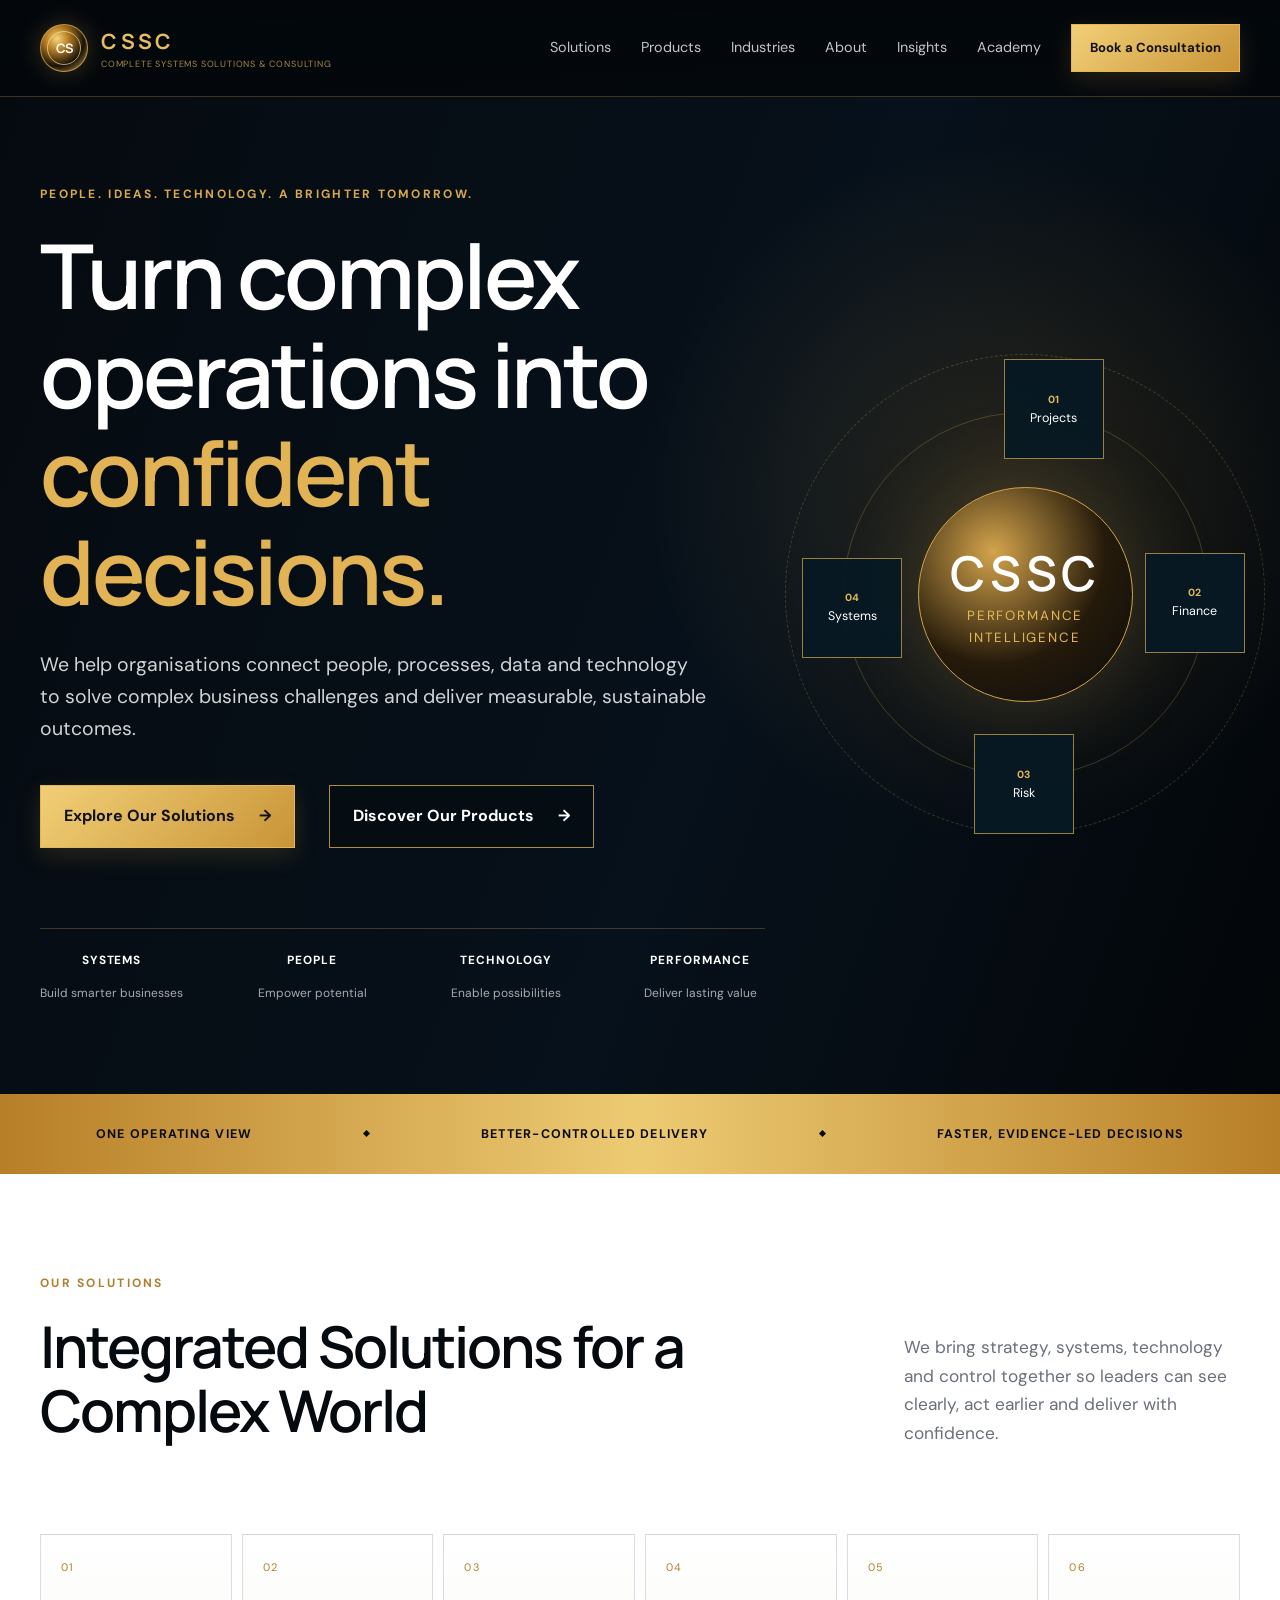
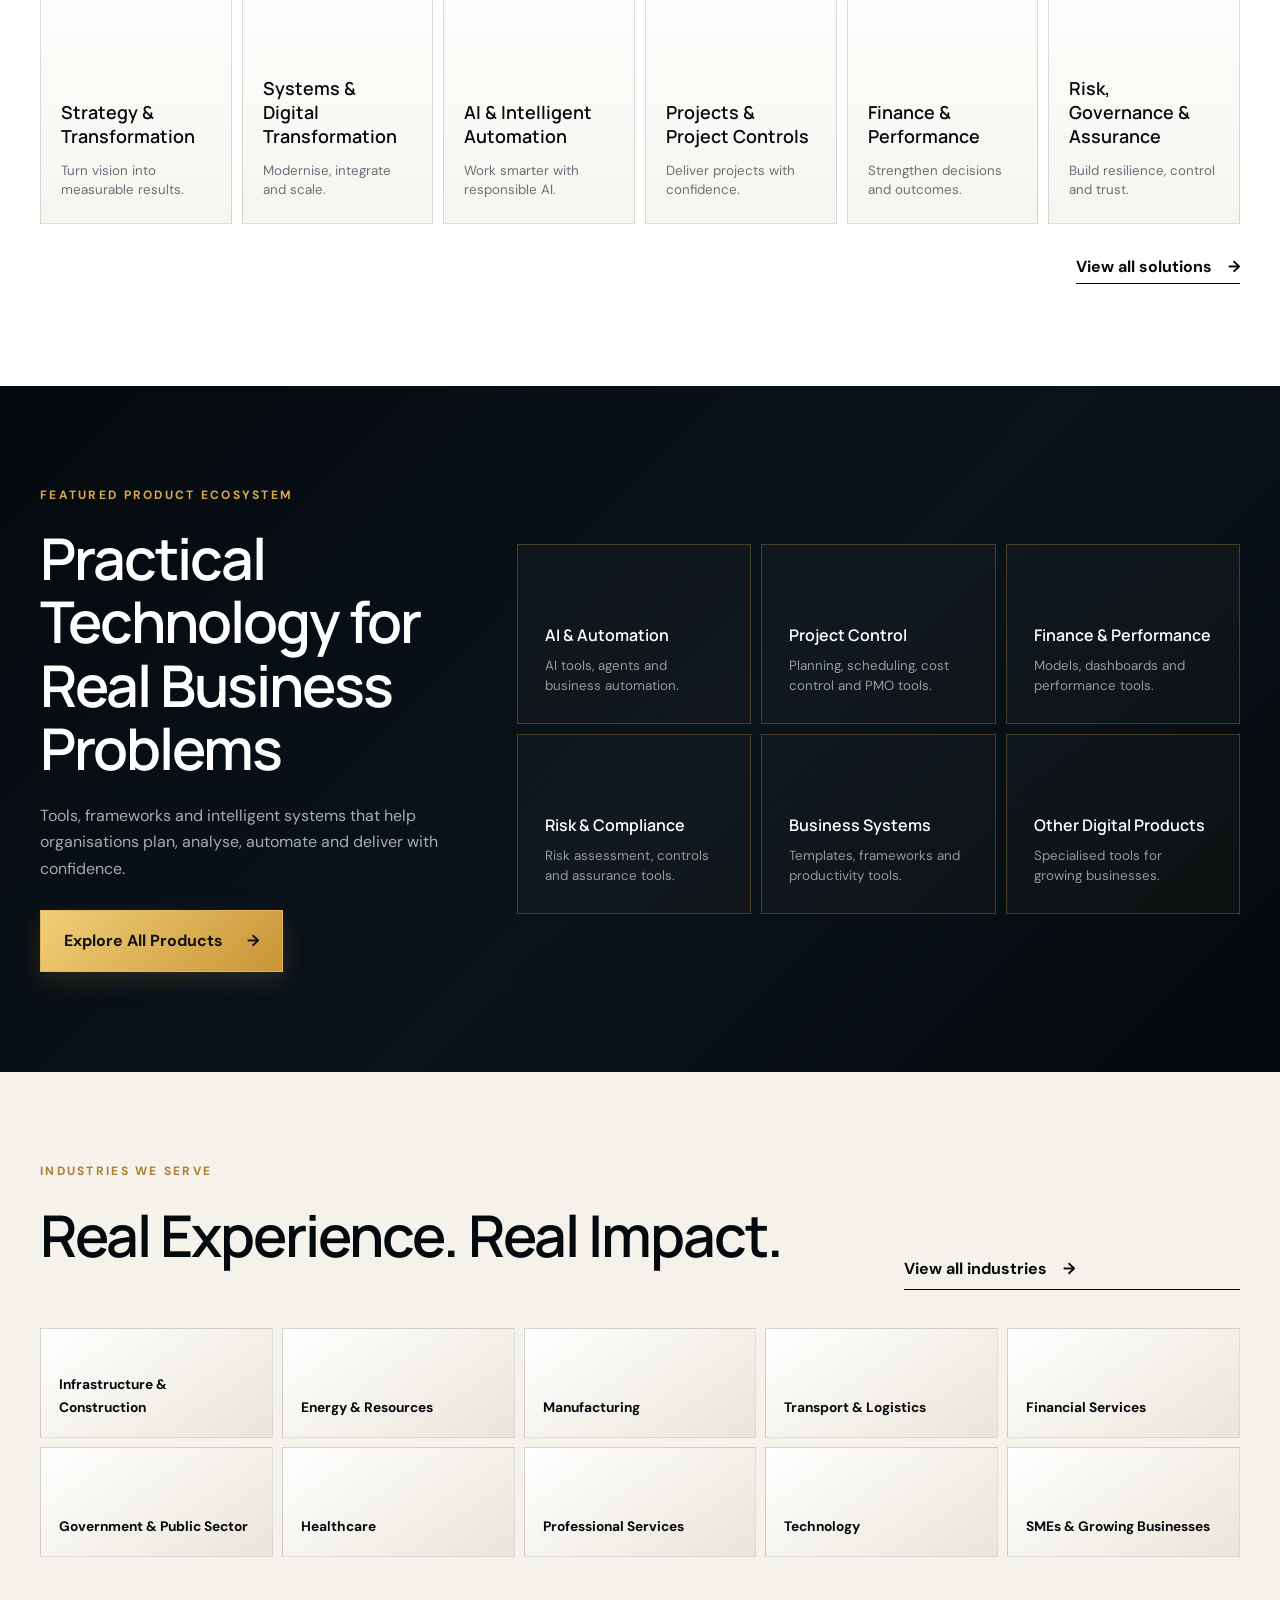
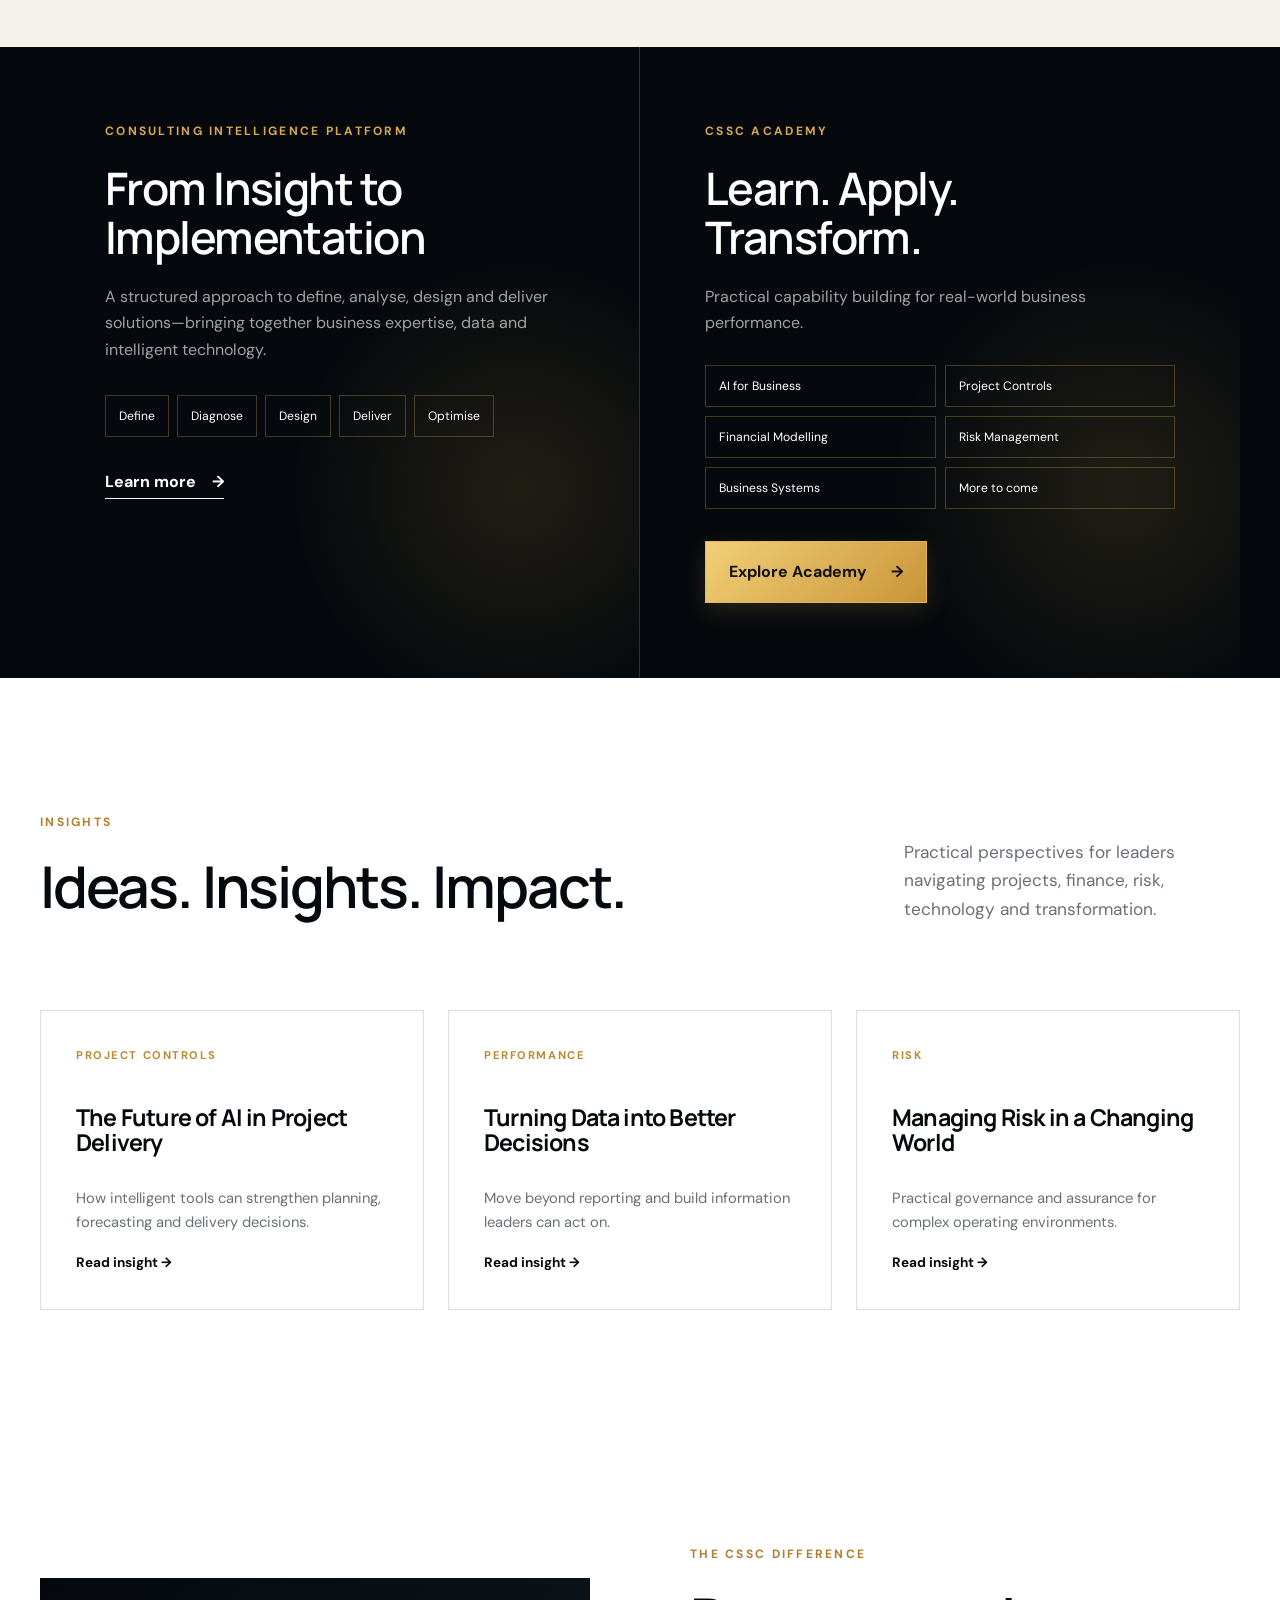
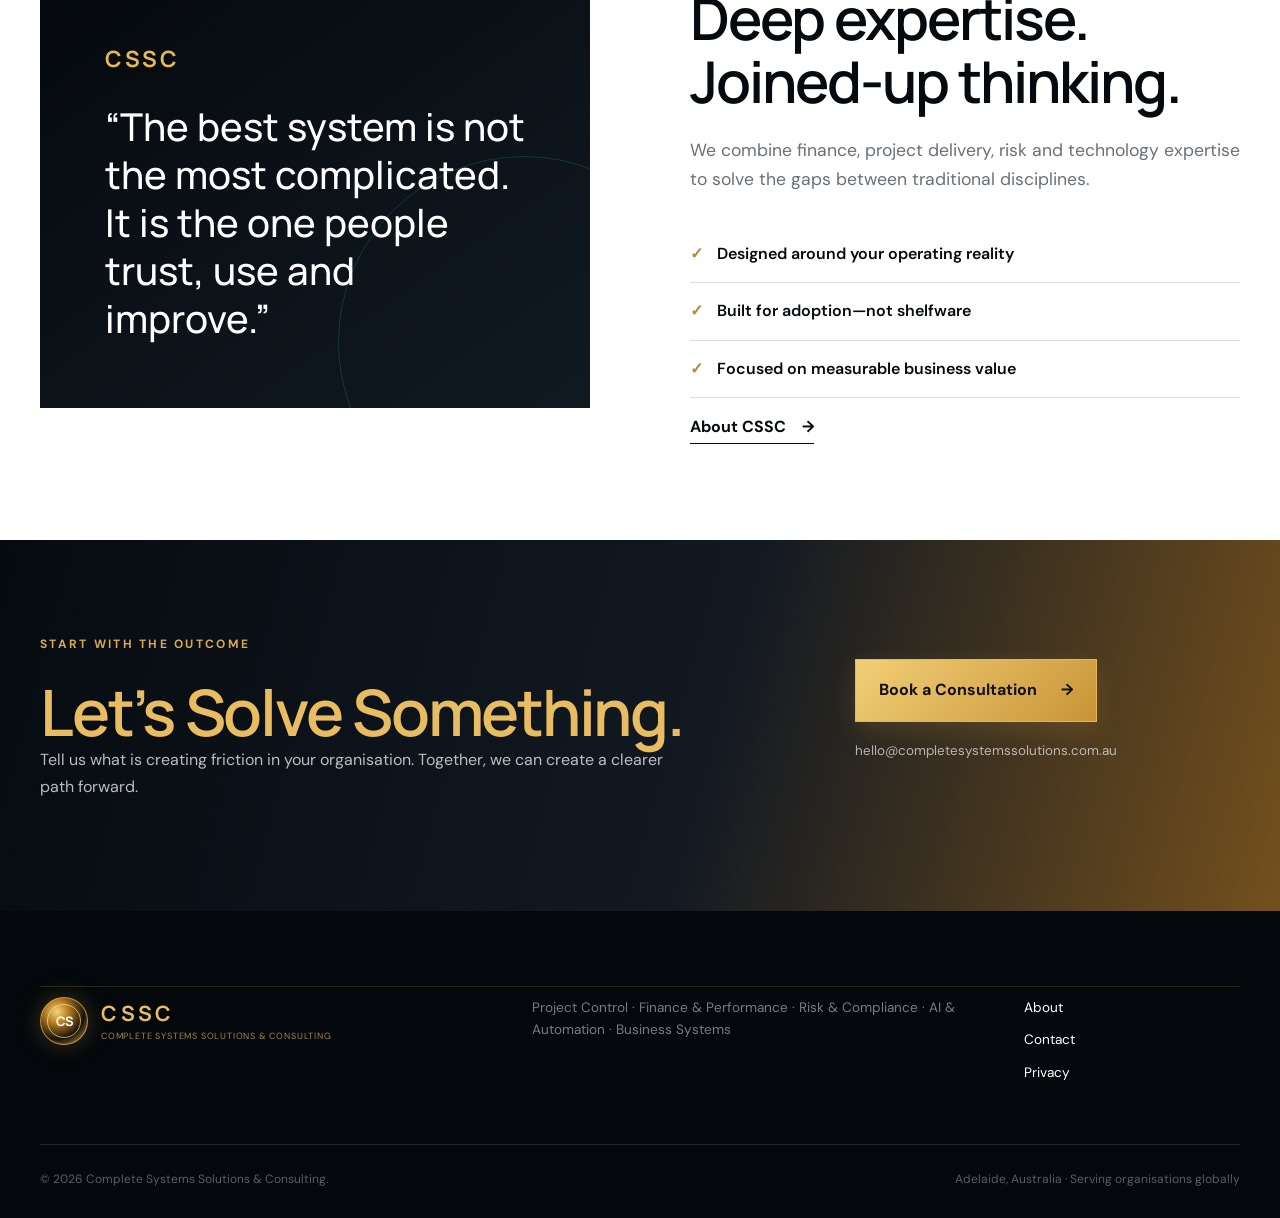
==== commit 408dbc19: "Polish navigation and consultation CTA on index.html" ====
--- a/index.html
+++ b/index.html
@@ -19,7 +19,7 @@
     <div class="container nav-wrap">
       <a class="brand" href="#top" aria-label="CSSC home"><span class="brand-mark" aria-hidden="true"><i></i><b>CS</b></span><span class="brand-copy"><strong>CSSC</strong><small>Complete Systems Solutions &amp; Consulting</small></span></a>
       <button class="menu-toggle" type="button" aria-expanded="false" aria-controls="primary-nav"><span></span><span></span><span></span><span class="sr-only">Open menu</span></button>
-      <nav class="primary-nav" id="primary-nav" aria-label="Primary navigation"><a href="solutions.html">Solutions</a><a href="products.html">Products</a><a href="industries.html">Industries</a><a href="about.html">About</a><a href="insights.html">Insights</a><a class="button button-small" href="contact.html">Start a conversation</a></nav>
+      <nav class="primary-nav" id="primary-nav" aria-label="Primary navigation"><a href="solutions.html">Solutions</a><a href="products.html">Products</a><a href="industries.html">Industries</a><a href="about.html">About</a><a href="insights.html">Insights</a><a href="insights.html#academy">Academy</a><a class="button button-small" href="contact.html">Book a Consultation</a></nav>
     </div>
   </header>
   <main id="main">
--- a/styles.css
+++ b/styles.css
@@ -40,3 +40,9 @@
 .contact{background:linear-gradient(120deg,#0b1118,#18202a 55%,#6f4c19)}
 footer{background:#04080c}
 @media(max-width:600px){.pillars{display:grid;grid-template-columns:1fr 1fr;gap:18px}.pillars span{min-width:0}}
+
+
+/* Homepage rollout v3 */
+.showcase-solutions{padding-top:100px;padding-bottom:105px}.solution-grid{display:grid;grid-template-columns:repeat(6,1fr);gap:10px}.solution-tile{min-height:290px;border:1px solid var(--line);padding:24px 20px;display:flex;flex-direction:column;background:linear-gradient(180deg,#fff,#f7f5ef);transition:.25s}.solution-tile:hover{transform:translateY(-6px);border-color:#c7953e;box-shadow:0 18px 35px rgba(4,8,12,.1)}.solution-tile>span{color:#b17e2e;font-size:.68rem;letter-spacing:.12em}.solution-tile b{font:600 1.12rem Manrope,sans-serif;margin-top:auto;margin-bottom:13px}.solution-tile small{color:var(--muted);line-height:1.45}.section-action{text-align:right;margin-top:30px}.product-ecosystem{padding:100px 0}.product-intro{display:grid;grid-template-columns:.72fr 1.28fr;gap:70px;align-items:center}.product-intro>div:first-child>p:not(.eyebrow){color:rgba(255,255,255,.65);max-width:440px;margin-bottom:28px}.product-intro h2{font-size:clamp(2.5rem,4.5vw,4.5rem)}.product-mosaic{display:grid;grid-template-columns:repeat(3,1fr);gap:10px}.product-mosaic a{border:1px solid rgba(215,169,76,.28);min-height:180px;padding:27px;display:flex;flex-direction:column;justify-content:flex-end;background:linear-gradient(145deg,rgba(255,255,255,.025),rgba(215,169,76,.035));transition:.25s}.product-mosaic a:hover{border-color:#e5b957;transform:translateY(-4px)}.product-mosaic b{font:600 1rem Manrope,sans-serif;color:#fff;margin-bottom:10px}.product-mosaic small{color:rgba(255,255,255,.56);line-height:1.5}.visual-industries{padding:90px 0}.visual-industries .section-heading{margin-bottom:38px}.industry-chips{display:grid;grid-template-columns:repeat(5,1fr);gap:9px}.industry-chips span{min-height:110px;padding:18px;display:flex;align-items:flex-end;font-weight:700;font-size:.86rem;border:1px solid rgba(7,25,35,.13);background:linear-gradient(145deg,#fff,#eae5d9)}.platform-academy{background:#05090d;color:#fff;padding:0}.split-feature{display:grid;grid-template-columns:1fr 1fr}.feature-panel{padding:75px 65px;min-height:500px;border-right:1px solid rgba(215,169,76,.25);background:radial-gradient(circle at 80% 70%,rgba(215,169,76,.13),transparent 35%)}.feature-panel:last-child{border-right:0}.feature-panel .eyebrow{color:#d7a94c}.feature-panel h2{font-size:clamp(2.2rem,3.5vw,3.5rem)}.feature-panel>p:not(.eyebrow){color:rgba(255,255,255,.62);max-width:580px}.method{display:flex;flex-wrap:wrap;gap:8px;margin:32px 0}.method span,.academy-list span{border:1px solid rgba(215,169,76,.3);padding:10px 13px;font-size:.76rem}.academy-list{display:grid;grid-template-columns:1fr 1fr;gap:9px;margin:28px 0 32px}.insight-card p{color:var(--muted);font-size:.92rem}.compact-about{padding:100px 0}.compact-about .about-panel{min-height:430px;background:linear-gradient(145deg,#05090d,#111a22)}.solve-cta{padding:95px 0;background:linear-gradient(105deg,#060b10,#121922 55%,#74501d)}.solve-cta h2{font-family:Manrope,sans-serif;font-size:clamp(3rem,5vw,5.5rem);color:#e8bd62}.solve-cta .contact-grid>div:first-child>p:not(.eyebrow){color:rgba(255,255,255,.72);max-width:650px}.cta-email{margin-top:18px;color:rgba(255,255,255,.65)!important;font-size:.84rem}.footer-grid{border-top:1px solid rgba(215,169,76,.18);padding-top:10px}
+@media(max-width:1000px){.solution-grid{grid-template-columns:repeat(3,1fr)}.product-intro{grid-template-columns:1fr}.industry-chips{grid-template-columns:repeat(3,1fr)}.split-feature{grid-template-columns:1fr}.feature-panel{border-right:0;border-bottom:1px solid rgba(215,169,76,.25)}}
+@media(max-width:600px){.solution-grid{grid-template-columns:1fr 1fr}.solution-tile{min-height:220px}.product-mosaic{grid-template-columns:1fr 1fr}.industry-chips{grid-template-columns:1fr 1fr}.feature-panel{padding:50px 28px}.academy-list{grid-template-columns:1fr}}
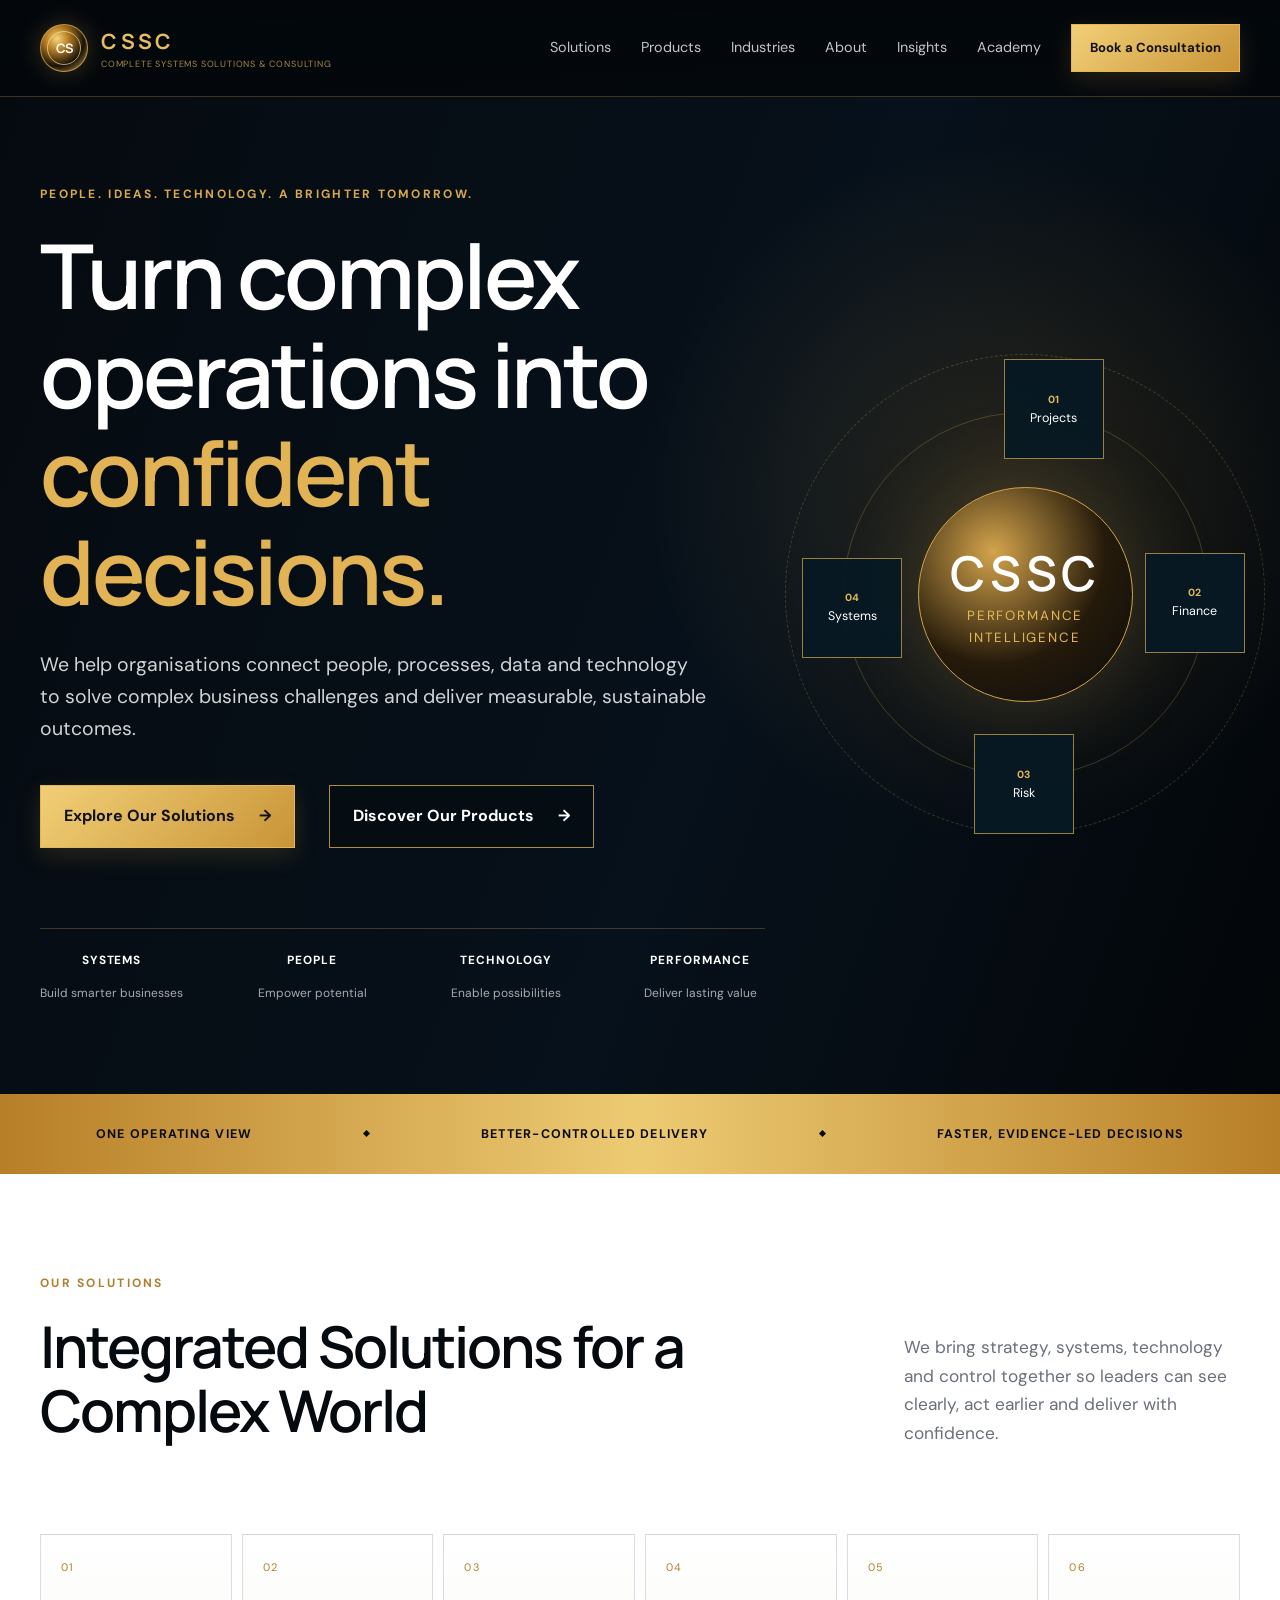
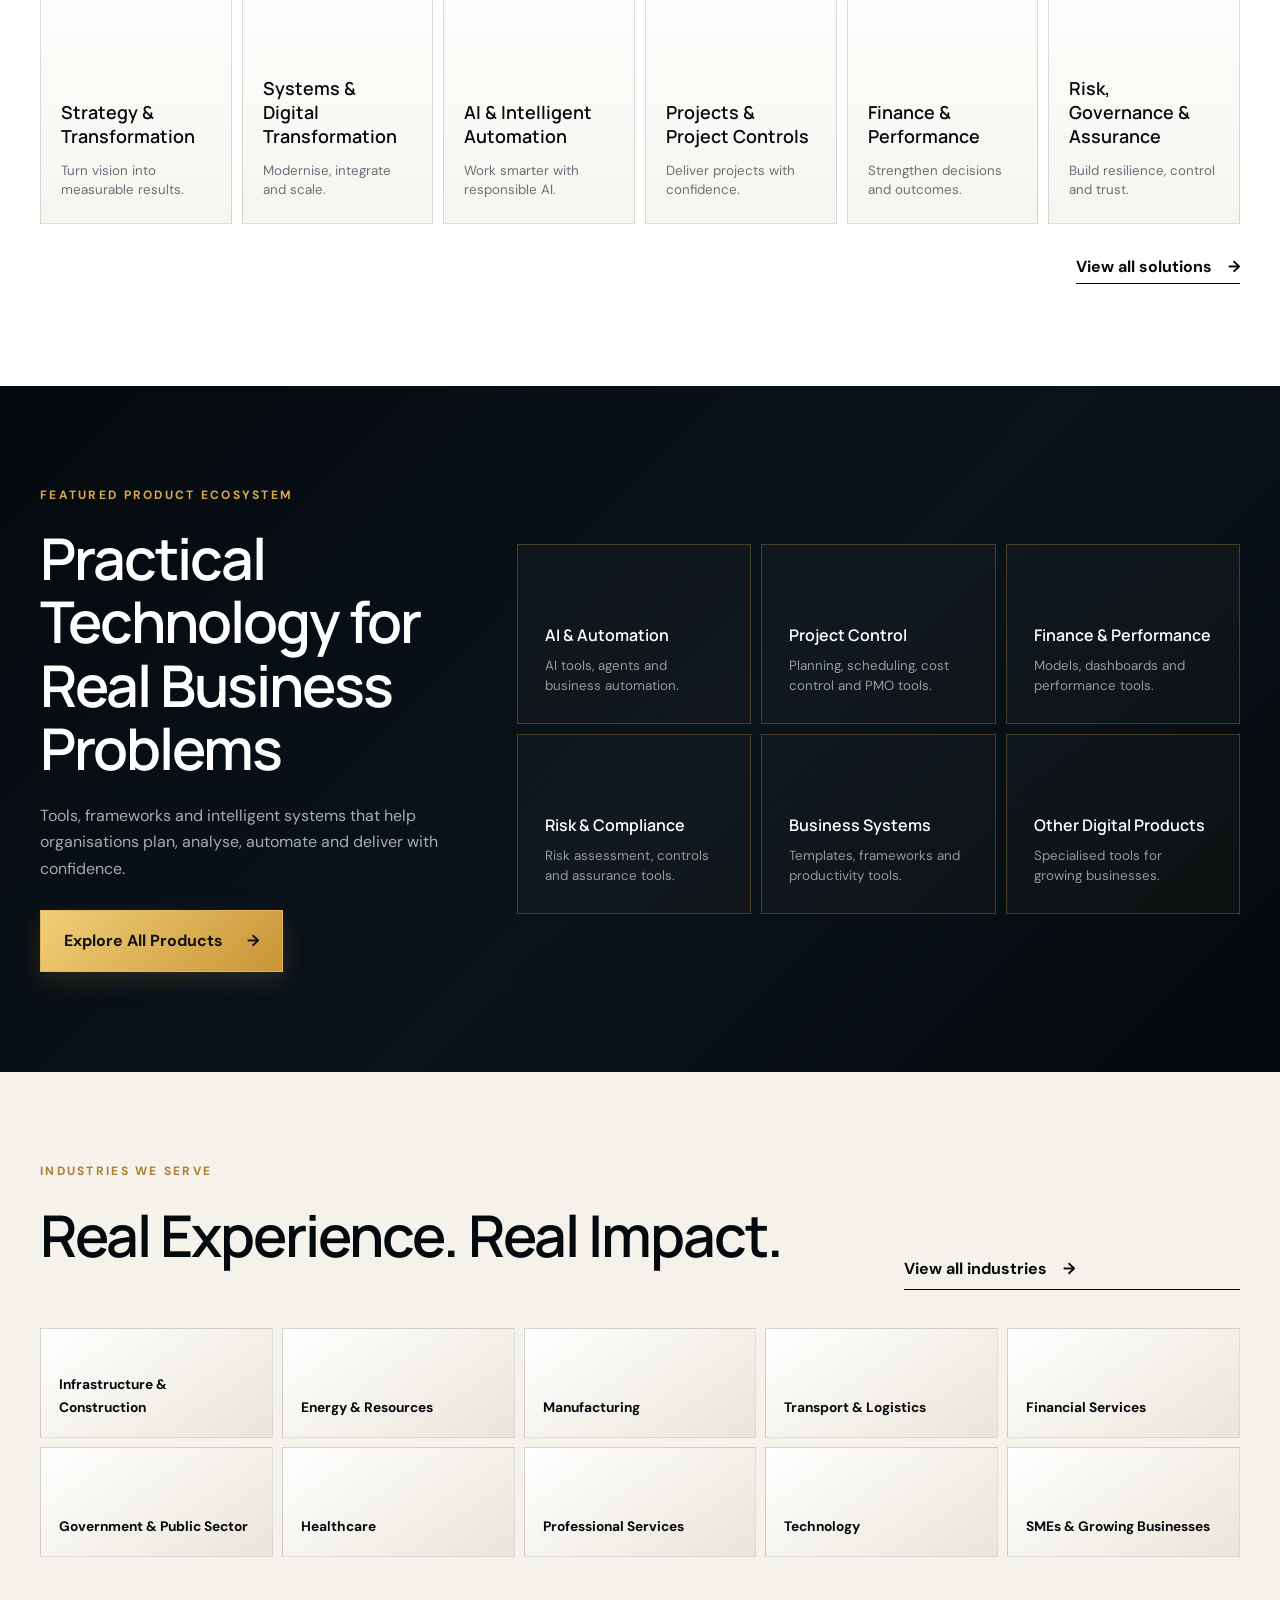
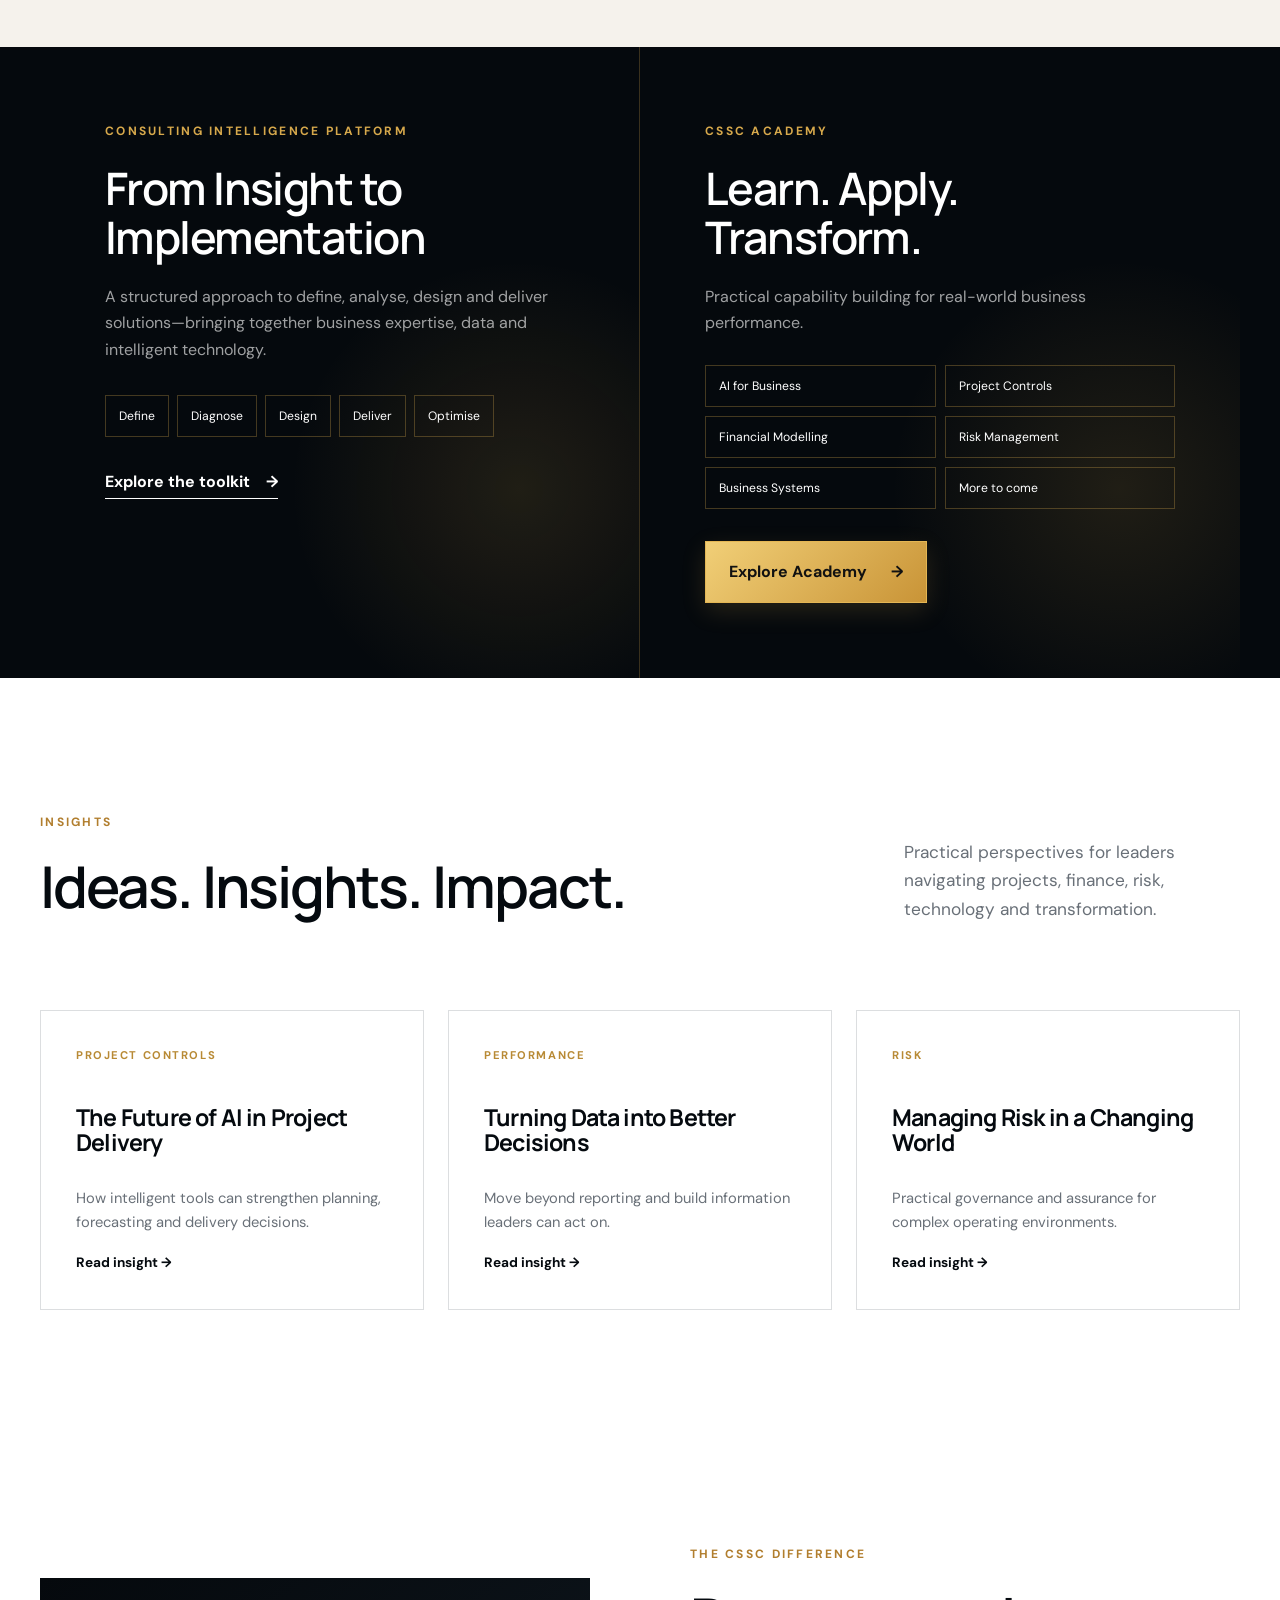
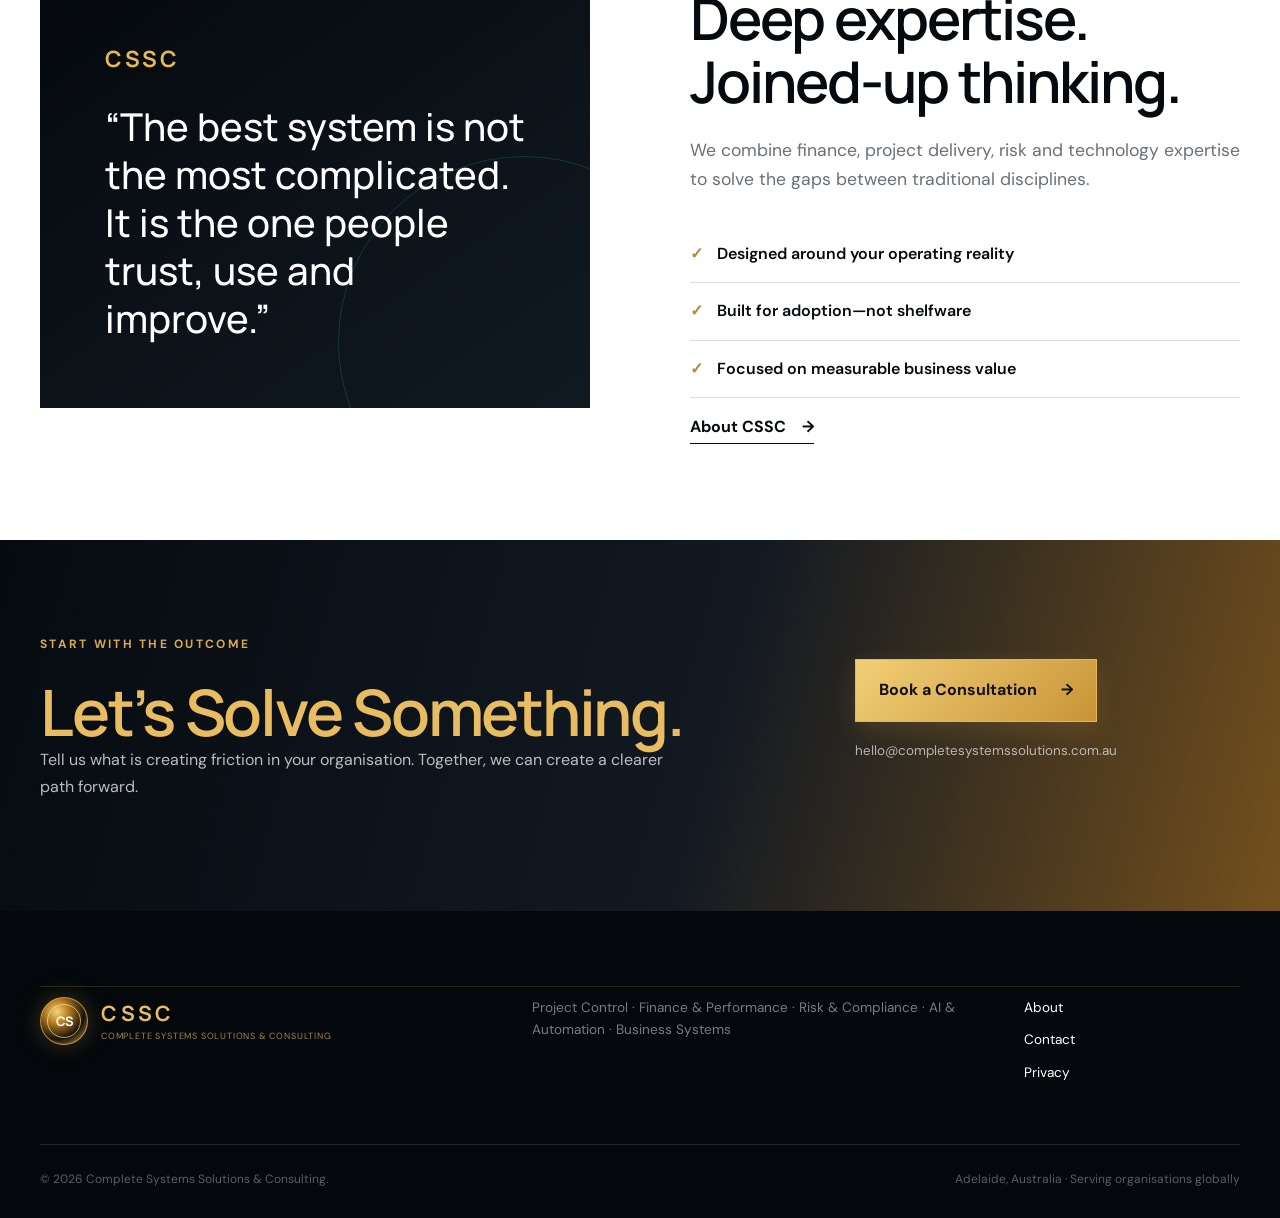
==== commit c3083f9e: "Connect homepage to Consulting Intelligence Toolkit" ====
--- a/index.html
+++ b/index.html
@@ -46,7 +46,7 @@
     </div></div></div></section>
     <section class="section industries visual-industries" id="industries"><div class="container"><div class="section-heading reveal"><div><p class="eyebrow">Industries We Serve</p><h2>Real Experience. Real Impact.</h2></div><a class="text-link" href="industries.html">View all industries <span>→</span></a></div><div class="industry-chips reveal"><span>Infrastructure &amp; Construction</span><span>Energy &amp; Resources</span><span>Manufacturing</span><span>Transport &amp; Logistics</span><span>Financial Services</span><span>Government &amp; Public Sector</span><span>Healthcare</span><span>Professional Services</span><span>Technology</span><span>SMEs &amp; Growing Businesses</span></div></div></section>
     <section class="platform-academy"><div class="container split-feature">
-      <article class="feature-panel reveal"><p class="eyebrow">Consulting Intelligence Platform</p><h2>From Insight to Implementation</h2><p>A structured approach to define, analyse, design and deliver solutions—bringing together business expertise, data and intelligent technology.</p><div class="method"><span>Define</span><span>Diagnose</span><span>Design</span><span>Deliver</span><span>Optimise</span></div><a class="text-link" href="solutions.html">Learn more <span>→</span></a></article>
+      <article class="feature-panel reveal"><p class="eyebrow">Consulting Intelligence Platform</p><h2>From Insight to Implementation</h2><p>A structured approach to define, analyse, design and deliver solutions—bringing together business expertise, data and intelligent technology.</p><div class="method"><span>Define</span><span>Diagnose</span><span>Design</span><span>Deliver</span><span>Optimise</span></div><a class="text-link" href="products.html#consulting-intelligence">Explore the toolkit <span>→</span></a></article>
       <article class="feature-panel academy-feature reveal"><p class="eyebrow">CSSC Academy</p><h2>Learn. Apply. Transform.</h2><p>Practical capability building for real-world business performance.</p><div class="academy-list"><span>AI for Business</span><span>Project Controls</span><span>Financial Modelling</span><span>Risk Management</span><span>Business Systems</span><span>More to come</span></div><a class="button" href="insights.html#academy">Explore Academy <span>→</span></a></article>
     </div></section>
     <section class="section insights" id="insights"><div class="container"><div class="section-heading reveal"><div><p class="eyebrow">Insights</p><h2>Ideas. Insights. Impact.</h2></div><p>Practical perspectives for leaders navigating projects, finance, risk, technology and transformation.</p></div><div class="insight-grid"><article class="insight-card reveal"><span>Project Controls</span><h3>The Future of AI in Project Delivery</h3><p>How intelligent tools can strengthen planning, forecasting and delivery decisions.</p><a href="insights.html">Read insight →</a></article><article class="insight-card reveal"><span>Performance</span><h3>Turning Data into Better Decisions</h3><p>Move beyond reporting and build information leaders can act on.</p><a href="insights.html">Read insight →</a></article><article class="insight-card reveal"><span>Risk</span><h3>Managing Risk in a Changing World</h3><p>Practical governance and assurance for complex operating environments.</p><a href="insights.html">Read insight →</a></article></div></div></section>
--- a/styles.css
+++ b/styles.css
@@ -46,3 +46,6 @@
 .showcase-solutions{padding-top:100px;padding-bottom:105px}.solution-grid{display:grid;grid-template-columns:repeat(6,1fr);gap:10px}.solution-tile{min-height:290px;border:1px solid var(--line);padding:24px 20px;display:flex;flex-direction:column;background:linear-gradient(180deg,#fff,#f7f5ef);transition:.25s}.solution-tile:hover{transform:translateY(-6px);border-color:#c7953e;box-shadow:0 18px 35px rgba(4,8,12,.1)}.solution-tile>span{color:#b17e2e;font-size:.68rem;letter-spacing:.12em}.solution-tile b{font:600 1.12rem Manrope,sans-serif;margin-top:auto;margin-bottom:13px}.solution-tile small{color:var(--muted);line-height:1.45}.section-action{text-align:right;margin-top:30px}.product-ecosystem{padding:100px 0}.product-intro{display:grid;grid-template-columns:.72fr 1.28fr;gap:70px;align-items:center}.product-intro>div:first-child>p:not(.eyebrow){color:rgba(255,255,255,.65);max-width:440px;margin-bottom:28px}.product-intro h2{font-size:clamp(2.5rem,4.5vw,4.5rem)}.product-mosaic{display:grid;grid-template-columns:repeat(3,1fr);gap:10px}.product-mosaic a{border:1px solid rgba(215,169,76,.28);min-height:180px;padding:27px;display:flex;flex-direction:column;justify-content:flex-end;background:linear-gradient(145deg,rgba(255,255,255,.025),rgba(215,169,76,.035));transition:.25s}.product-mosaic a:hover{border-color:#e5b957;transform:translateY(-4px)}.product-mosaic b{font:600 1rem Manrope,sans-serif;color:#fff;margin-bottom:10px}.product-mosaic small{color:rgba(255,255,255,.56);line-height:1.5}.visual-industries{padding:90px 0}.visual-industries .section-heading{margin-bottom:38px}.industry-chips{display:grid;grid-template-columns:repeat(5,1fr);gap:9px}.industry-chips span{min-height:110px;padding:18px;display:flex;align-items:flex-end;font-weight:700;font-size:.86rem;border:1px solid rgba(7,25,35,.13);background:linear-gradient(145deg,#fff,#eae5d9)}.platform-academy{background:#05090d;color:#fff;padding:0}.split-feature{display:grid;grid-template-columns:1fr 1fr}.feature-panel{padding:75px 65px;min-height:500px;border-right:1px solid rgba(215,169,76,.25);background:radial-gradient(circle at 80% 70%,rgba(215,169,76,.13),transparent 35%)}.feature-panel:last-child{border-right:0}.feature-panel .eyebrow{color:#d7a94c}.feature-panel h2{font-size:clamp(2.2rem,3.5vw,3.5rem)}.feature-panel>p:not(.eyebrow){color:rgba(255,255,255,.62);max-width:580px}.method{display:flex;flex-wrap:wrap;gap:8px;margin:32px 0}.method span,.academy-list span{border:1px solid rgba(215,169,76,.3);padding:10px 13px;font-size:.76rem}.academy-list{display:grid;grid-template-columns:1fr 1fr;gap:9px;margin:28px 0 32px}.insight-card p{color:var(--muted);font-size:.92rem}.compact-about{padding:100px 0}.compact-about .about-panel{min-height:430px;background:linear-gradient(145deg,#05090d,#111a22)}.solve-cta{padding:95px 0;background:linear-gradient(105deg,#060b10,#121922 55%,#74501d)}.solve-cta h2{font-family:Manrope,sans-serif;font-size:clamp(3rem,5vw,5.5rem);color:#e8bd62}.solve-cta .contact-grid>div:first-child>p:not(.eyebrow){color:rgba(255,255,255,.72);max-width:650px}.cta-email{margin-top:18px;color:rgba(255,255,255,.65)!important;font-size:.84rem}.footer-grid{border-top:1px solid rgba(215,169,76,.18);padding-top:10px}
 @media(max-width:1000px){.solution-grid{grid-template-columns:repeat(3,1fr)}.product-intro{grid-template-columns:1fr}.industry-chips{grid-template-columns:repeat(3,1fr)}.split-feature{grid-template-columns:1fr}.feature-panel{border-right:0;border-bottom:1px solid rgba(215,169,76,.25)}}
 @media(max-width:600px){.solution-grid{grid-template-columns:1fr 1fr}.solution-tile{min-height:220px}.product-mosaic{grid-template-columns:1fr 1fr}.industry-chips{grid-template-columns:1fr 1fr}.feature-panel{padding:50px 28px}.academy-list{grid-template-columns:1fr}}
+
+/* Consulting Intelligence Toolkit */
+.toolkit-section{background:#f5f2ec}.toolkit-hero{display:grid;grid-template-columns:1.25fr .75fr;gap:70px;align-items:center;padding-bottom:70px}.toolkit-hero h2{max-width:760px}.toolkit-hero .lead{max-width:720px;color:var(--muted)}.toolkit-actions{display:flex;gap:28px;align-items:center;margin-top:32px}.toolkit-badge{min-height:300px;background:linear-gradient(145deg,#05090d,#111a22);color:#fff;border:1px solid rgba(215,169,76,.35);display:flex;flex-direction:column;align-items:center;justify-content:center;text-align:center;padding:35px}.toolkit-badge strong{font:600 6rem Manrope,sans-serif;color:#e5b957;line-height:1}.toolkit-badge span{font:600 1.2rem Manrope,sans-serif;text-transform:uppercase;letter-spacing:.08em;margin:12px 0}.toolkit-badge small{color:rgba(255,255,255,.6)}.toolkit-phases{display:grid;grid-template-columns:repeat(5,1fr);border-top:1px solid var(--line);border-bottom:1px solid var(--line)}.toolkit-phases article{padding:32px 24px;min-height:260px;border-right:1px solid var(--line)}.toolkit-phases article:last-child{border-right:0}.toolkit-phases span{color:#b17e2e;font-weight:700;font-size:.72rem}.toolkit-phases h3{margin:42px 0 15px}.toolkit-phases p{color:var(--muted);font-size:.9rem}.toolkit-advisers{display:grid;grid-template-columns:.9fr 1.1fr;gap:80px;padding:90px 0 70px}.toolkit-advisers>div:first-child>p:not(.eyebrow){color:var(--muted)}.adviser-grid{display:grid;grid-template-columns:1fr 1fr;gap:10px}.adviser-grid span{min-height:105px;border:1px solid var(--line);background:#fff;padding:22px;display:flex;align-items:flex-end;font-weight:700}.adviser-grid span:last-child{grid-column:1/-1}.toolkit-output{background:#05090d;color:#fff;padding:55px}.toolkit-output .eyebrow{color:#d7a94c}.toolkit-output h3{font-size:2rem}.output-grid{display:grid;grid-template-columns:repeat(3,1fr);gap:8px;margin:30px 0}.output-grid span{border:1px solid rgba(215,169,76,.25);padding:16px;color:rgba(255,255,255,.82)}.toolkit-note{color:rgba(255,255,255,.5);font-size:.84rem;margin:30px 0 0;max-width:800px}@media(max-width:900px){.toolkit-hero,.toolkit-advisers{grid-template-columns:1fr}.toolkit-phases{grid-template-columns:1fr 1fr}.toolkit-phases article{border-bottom:1px solid var(--line)}.output-grid{grid-template-columns:1fr 1fr}}@media(max-width:600px){.toolkit-actions{align-items:flex-start;flex-direction:column}.toolkit-phases,.adviser-grid,.output-grid{grid-template-columns:1fr}.adviser-grid span:last-child{grid-column:auto}.toolkit-output{padding:35px 25px}}
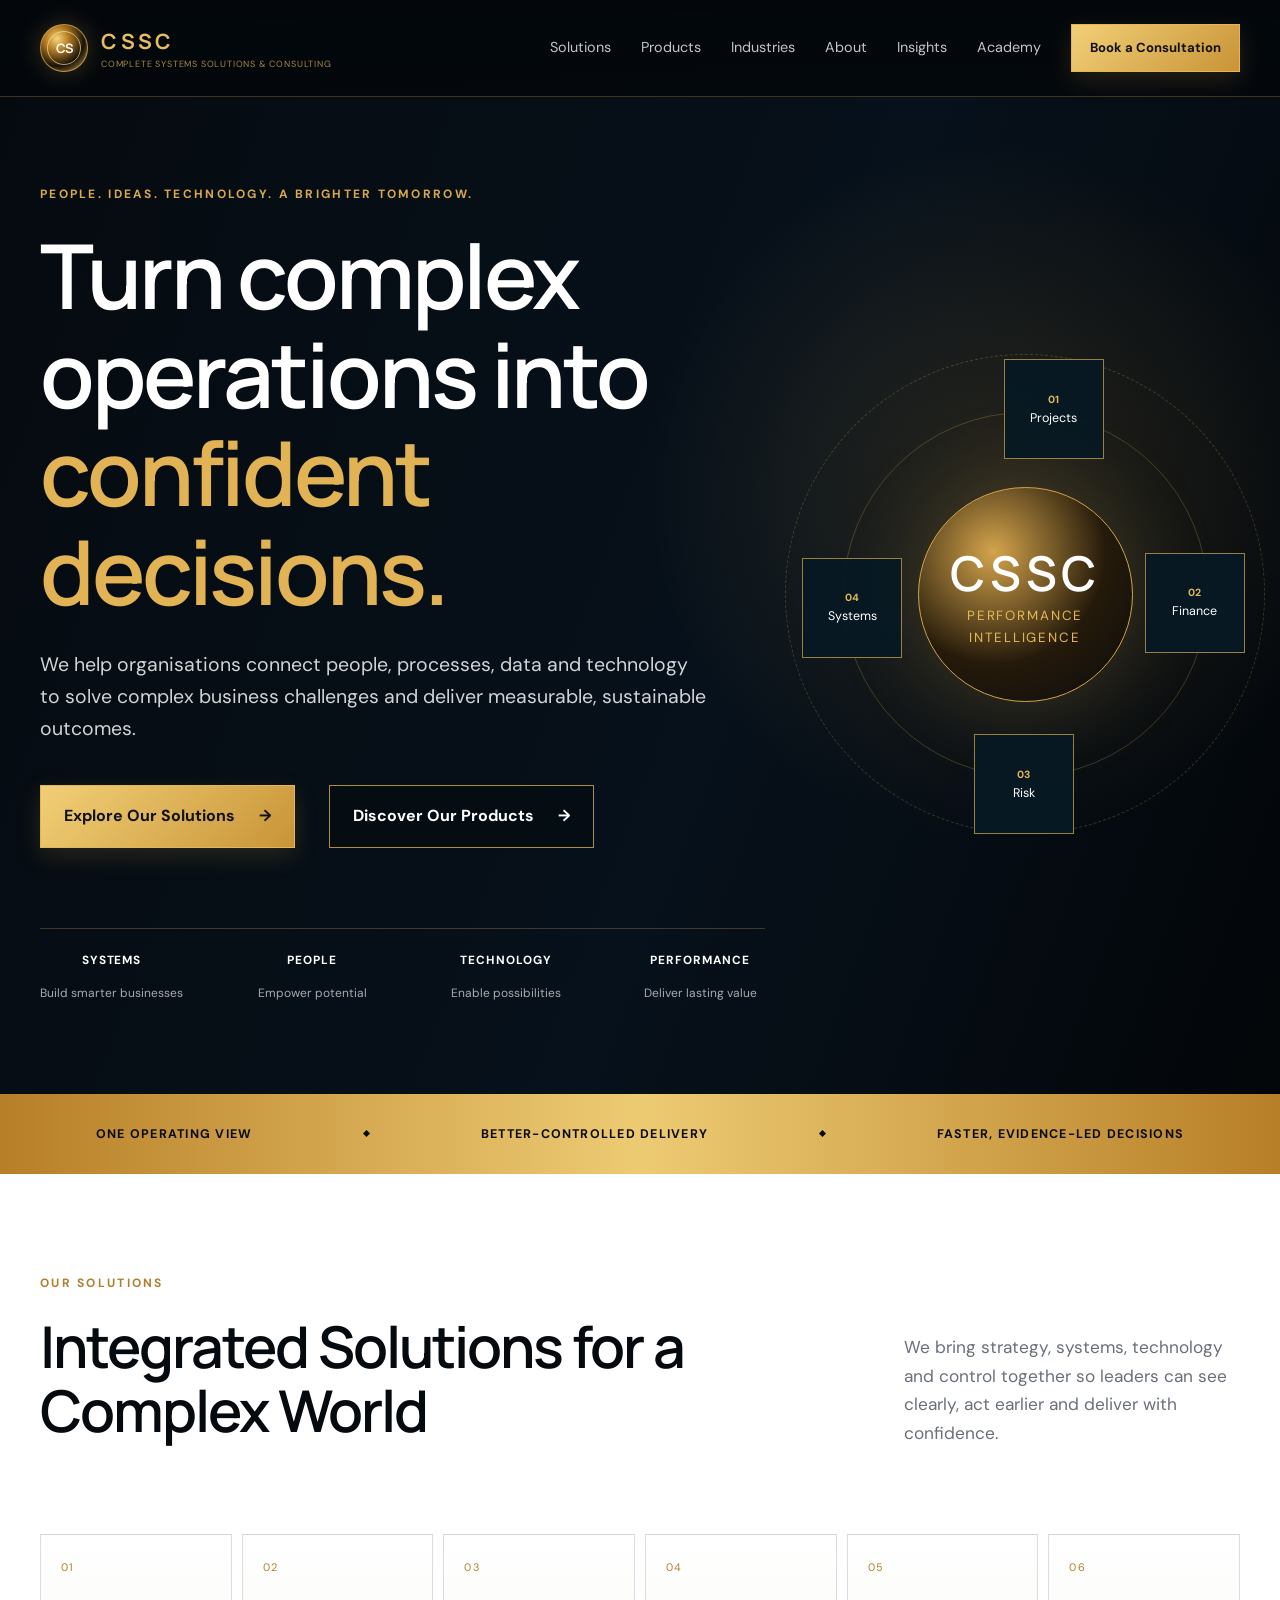
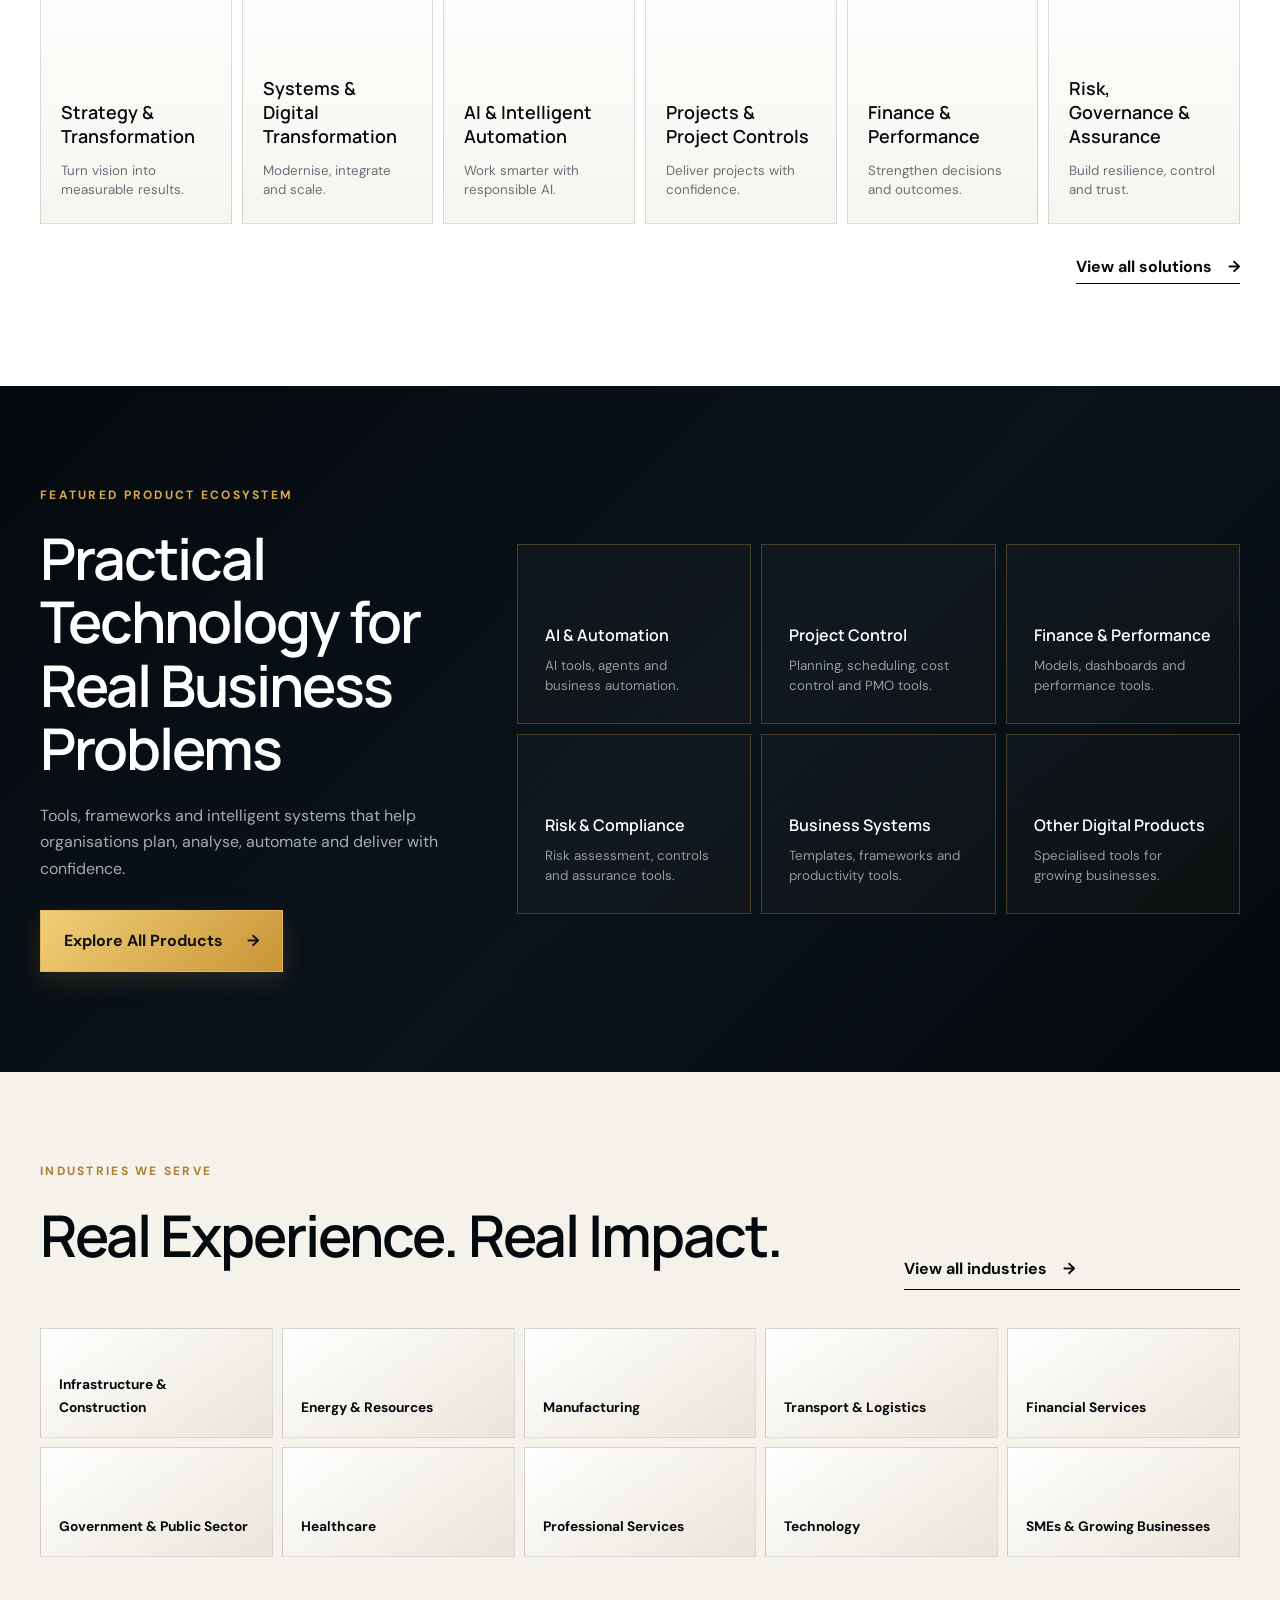
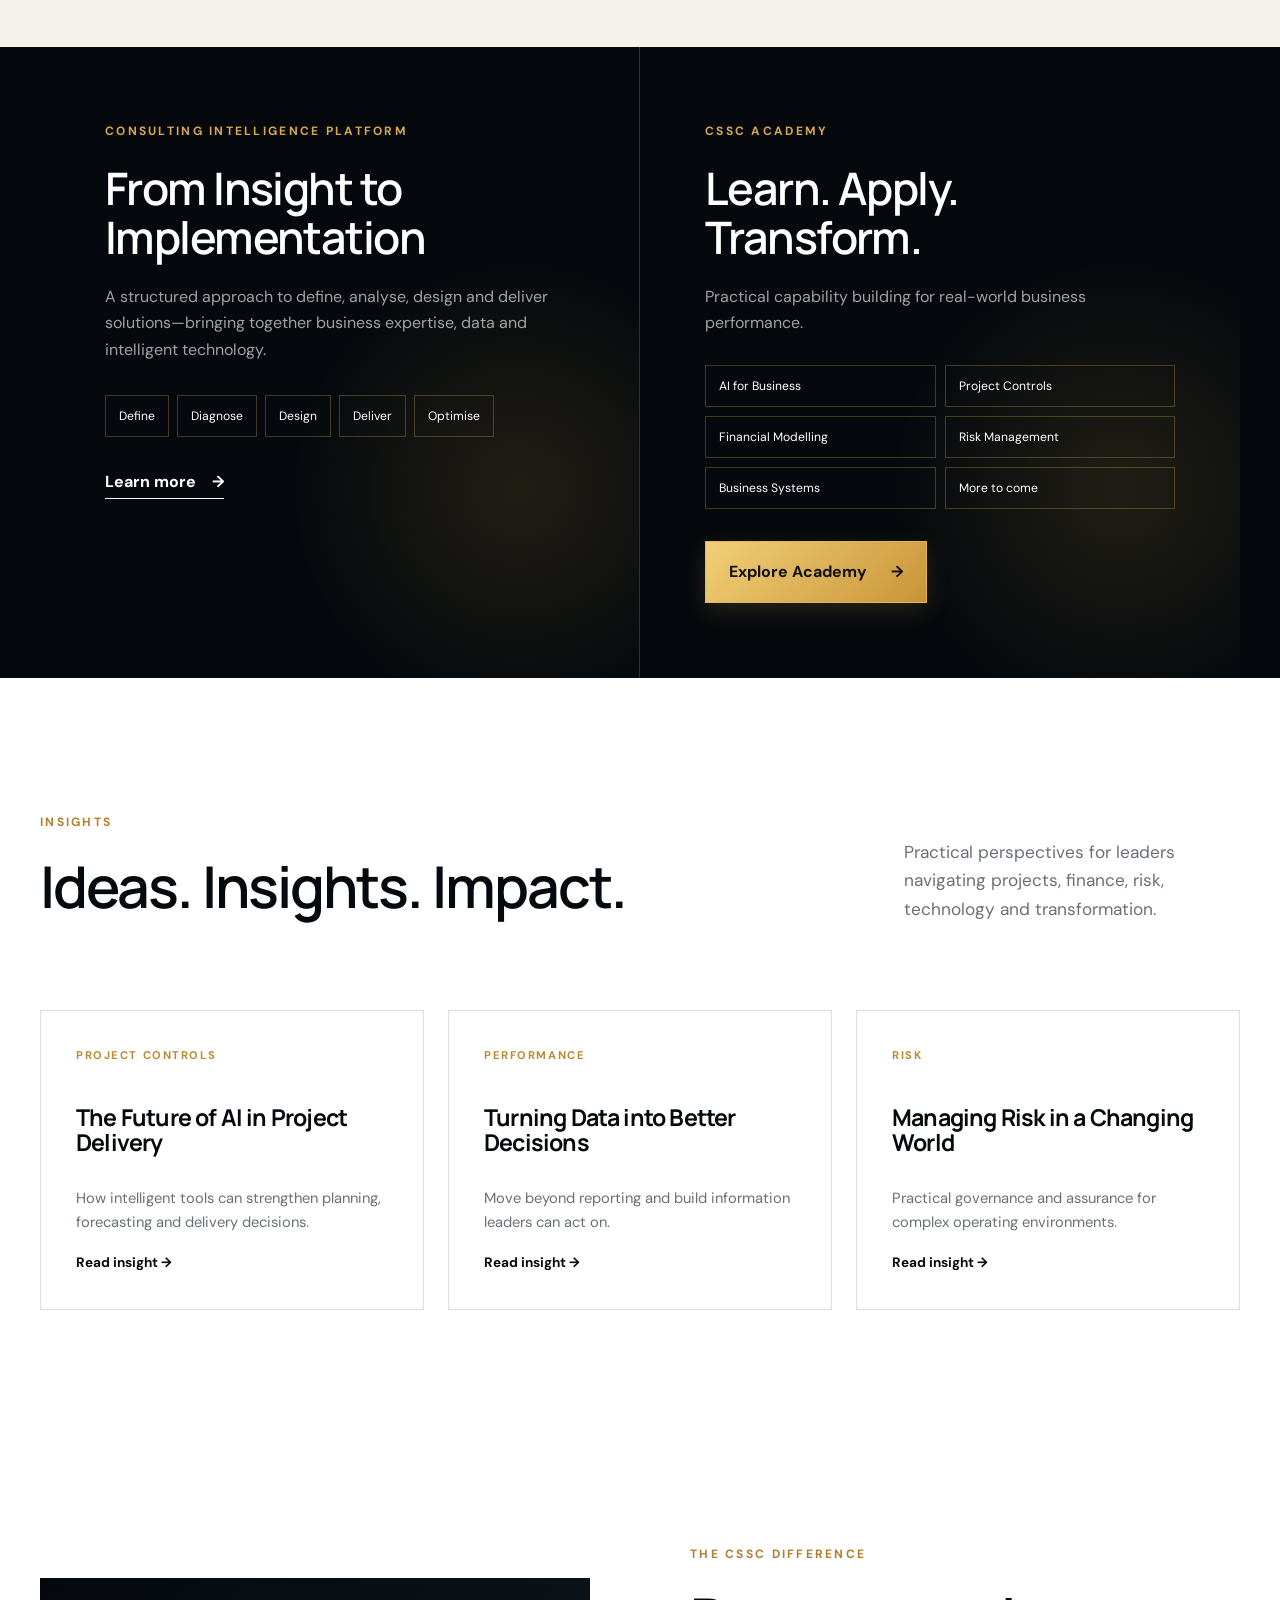
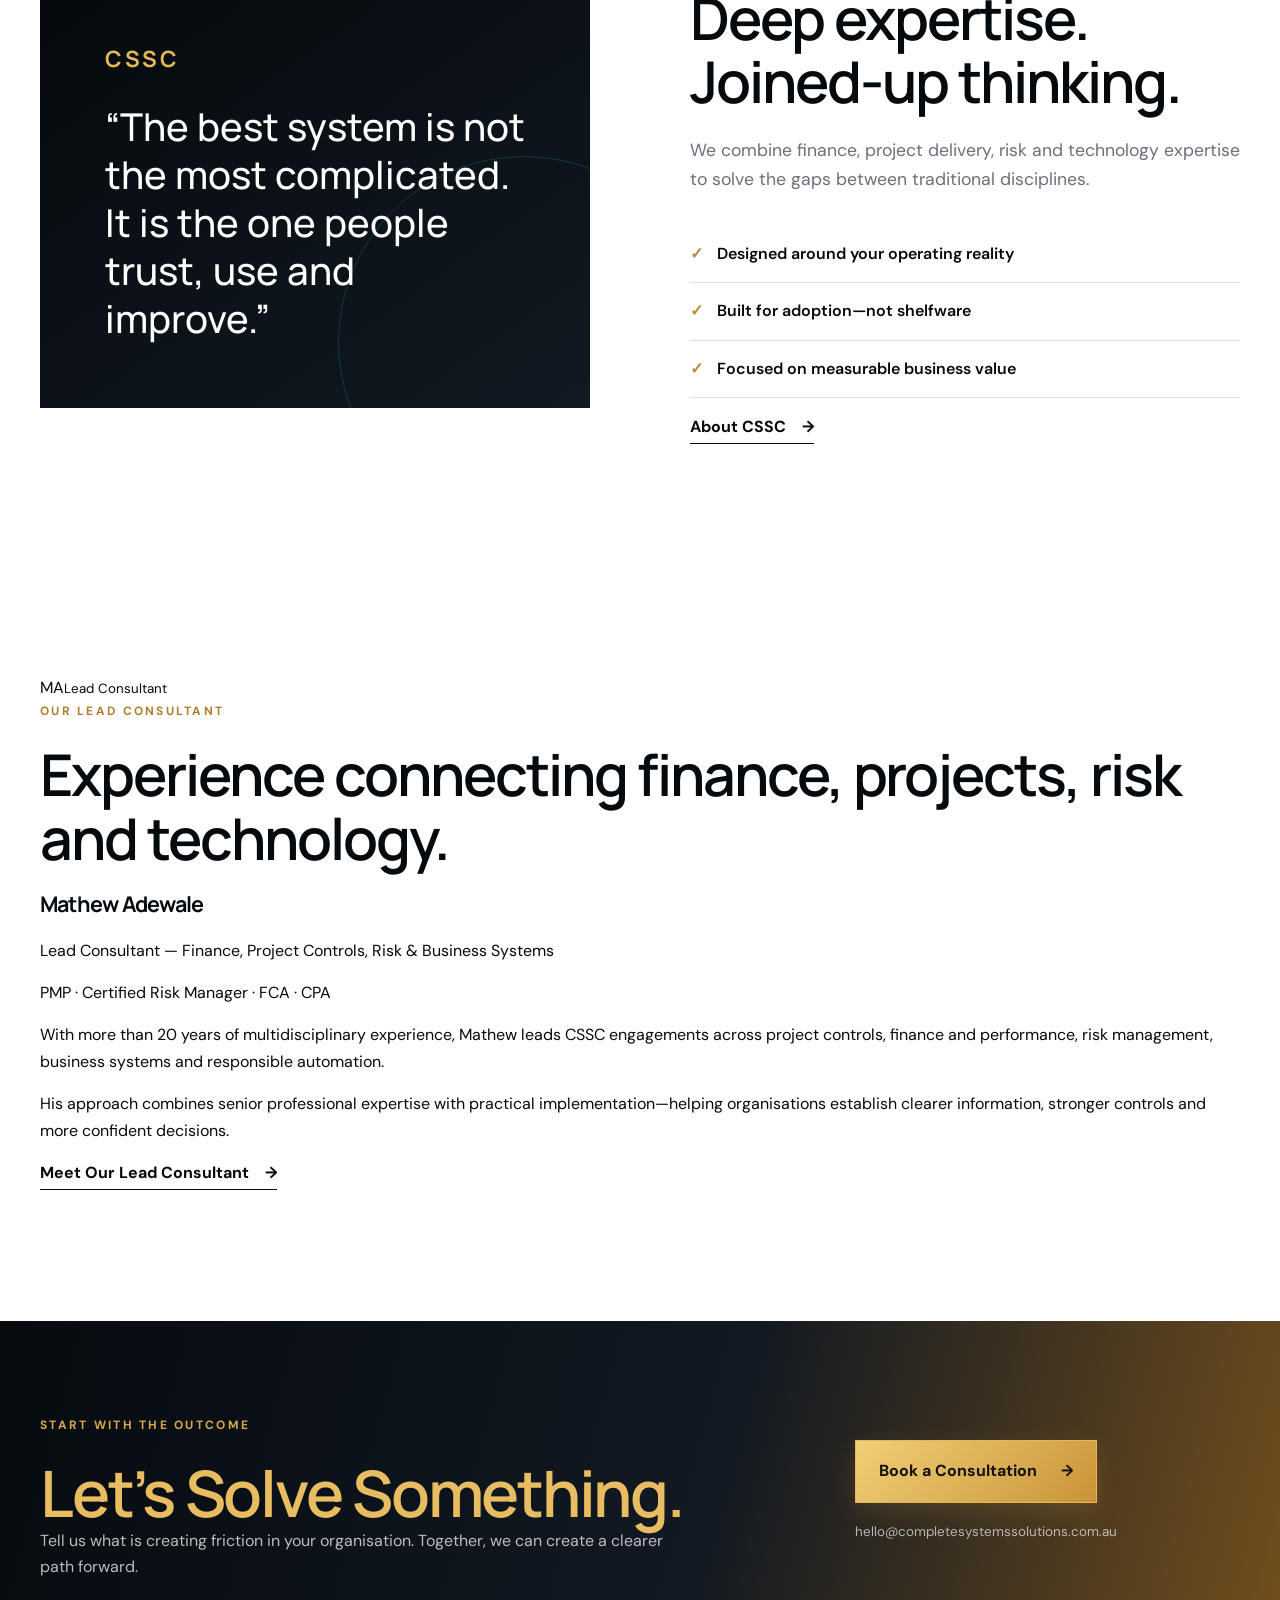
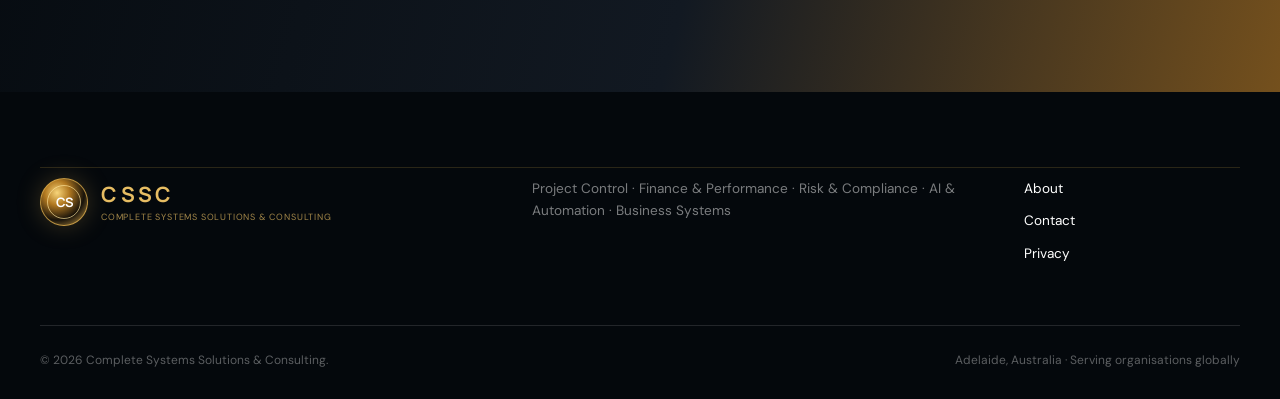
==== commit 6760a1bc: "Add Lead Consultant preview to homepage" ====
--- a/index.html
+++ b/index.html
@@ -46,11 +46,15 @@
     </div></div></div></section>
     <section class="section industries visual-industries" id="industries"><div class="container"><div class="section-heading reveal"><div><p class="eyebrow">Industries We Serve</p><h2>Real Experience. Real Impact.</h2></div><a class="text-link" href="industries.html">View all industries <span>→</span></a></div><div class="industry-chips reveal"><span>Infrastructure &amp; Construction</span><span>Energy &amp; Resources</span><span>Manufacturing</span><span>Transport &amp; Logistics</span><span>Financial Services</span><span>Government &amp; Public Sector</span><span>Healthcare</span><span>Professional Services</span><span>Technology</span><span>SMEs &amp; Growing Businesses</span></div></div></section>
     <section class="platform-academy"><div class="container split-feature">
-      <article class="feature-panel reveal"><p class="eyebrow">Consulting Intelligence Platform</p><h2>From Insight to Implementation</h2><p>A structured approach to define, analyse, design and deliver solutions—bringing together business expertise, data and intelligent technology.</p><div class="method"><span>Define</span><span>Diagnose</span><span>Design</span><span>Deliver</span><span>Optimise</span></div><a class="text-link" href="products.html#consulting-intelligence">Explore the toolkit <span>→</span></a></article>
+      <article class="feature-panel reveal"><p class="eyebrow">Consulting Intelligence Platform</p><h2>From Insight to Implementation</h2><p>A structured approach to define, analyse, design and deliver solutions—bringing together business expertise, data and intelligent technology.</p><div class="method"><span>Define</span><span>Diagnose</span><span>Design</span><span>Deliver</span><span>Optimise</span></div><a class="text-link" href="solutions.html">Learn more <span>→</span></a></article>
       <article class="feature-panel academy-feature reveal"><p class="eyebrow">CSSC Academy</p><h2>Learn. Apply. Transform.</h2><p>Practical capability building for real-world business performance.</p><div class="academy-list"><span>AI for Business</span><span>Project Controls</span><span>Financial Modelling</span><span>Risk Management</span><span>Business Systems</span><span>More to come</span></div><a class="button" href="insights.html#academy">Explore Academy <span>→</span></a></article>
     </div></section>
     <section class="section insights" id="insights"><div class="container"><div class="section-heading reveal"><div><p class="eyebrow">Insights</p><h2>Ideas. Insights. Impact.</h2></div><p>Practical perspectives for leaders navigating projects, finance, risk, technology and transformation.</p></div><div class="insight-grid"><article class="insight-card reveal"><span>Project Controls</span><h3>The Future of AI in Project Delivery</h3><p>How intelligent tools can strengthen planning, forecasting and delivery decisions.</p><a href="insights.html">Read insight →</a></article><article class="insight-card reveal"><span>Performance</span><h3>Turning Data into Better Decisions</h3><p>Move beyond reporting and build information leaders can act on.</p><a href="insights.html">Read insight →</a></article><article class="insight-card reveal"><span>Risk</span><h3>Managing Risk in a Changing World</h3><p>Practical governance and assurance for complex operating environments.</p><a href="insights.html">Read insight →</a></article></div></div></section>
     <section class="section about compact-about" id="about"><div class="container about-grid"><div class="about-panel reveal"><span class="mini-mark">CSSC</span><blockquote>“The best system is not the most complicated. It is the one people trust, use and improve.”</blockquote></div><div class="reveal"><p class="eyebrow">The CSSC Difference</p><h2>Deep expertise.<br>Joined-up thinking.</h2><p>We combine finance, project delivery, risk and technology expertise to solve the gaps between traditional disciplines.</p><ul class="check-list"><li>Designed around your operating reality</li><li>Built for adoption—not shelfware</li><li>Focused on measurable business value</li></ul><a class="text-link" href="about.html">About CSSC <span>→</span></a></div></div></section>
+    <section class="section lead-consultant-preview" aria-labelledby="lead-consultant-heading"><div class="container consultant-preview-grid">
+      <div class="consultant-monogram reveal" aria-hidden="true"><span>MA</span><small>Lead Consultant</small></div>
+      <div class="consultant-preview-copy reveal"><p class="eyebrow">Our Lead Consultant</p><h2 id="lead-consultant-heading">Experience connecting finance, projects, risk and technology.</h2><h3>Mathew Adewale</h3><p class="consultant-role">Lead Consultant — Finance, Project Controls, Risk &amp; Business Systems</p><p class="credentials">PMP · Certified Risk Manager · FCA · CPA</p><p>With more than 20 years of multidisciplinary experience, Mathew leads CSSC engagements across project controls, finance and performance, risk management, business systems and responsible automation.</p><p>His approach combines senior professional expertise with practical implementation—helping organisations establish clearer information, stronger controls and more confident decisions.</p><a class="text-link" href="about.html#lead-consultant">Meet Our Lead Consultant <span>→</span></a></div>
+    </div></section>
     <section class="contact solve-cta" id="contact"><div class="container contact-grid reveal"><div><p class="eyebrow">Start with the outcome</p><h2>Let’s Solve Something.</h2><p>Tell us what is creating friction in your organisation. Together, we can create a clearer path forward.</p></div><div><a class="button button-light" href="contact.html">Book a Consultation <span>→</span></a><p class="cta-email">hello@completesystemssolutions.com.au</p></div></div></section>
   </main>
   <footer><div class="container footer-grid"><a class="brand footer-brand" href="index.html"><span class="brand-mark" aria-hidden="true"><i></i><b>CS</b></span><span class="brand-copy"><strong>CSSC</strong><small>Complete Systems Solutions &amp; Consulting</small></span></a><p>Project Control · Finance &amp; Performance · Risk &amp; Compliance · AI &amp; Automation · Business Systems</p><div><a href="about.html">About</a><a href="contact.html">Contact</a><a href="privacy.html">Privacy</a></div></div><div class="container footer-bottom"><span>© <span id="year"></span> Complete Systems Solutions &amp; Consulting.</span><span>Adelaide, Australia · Serving organisations globally</span></div></footer>
